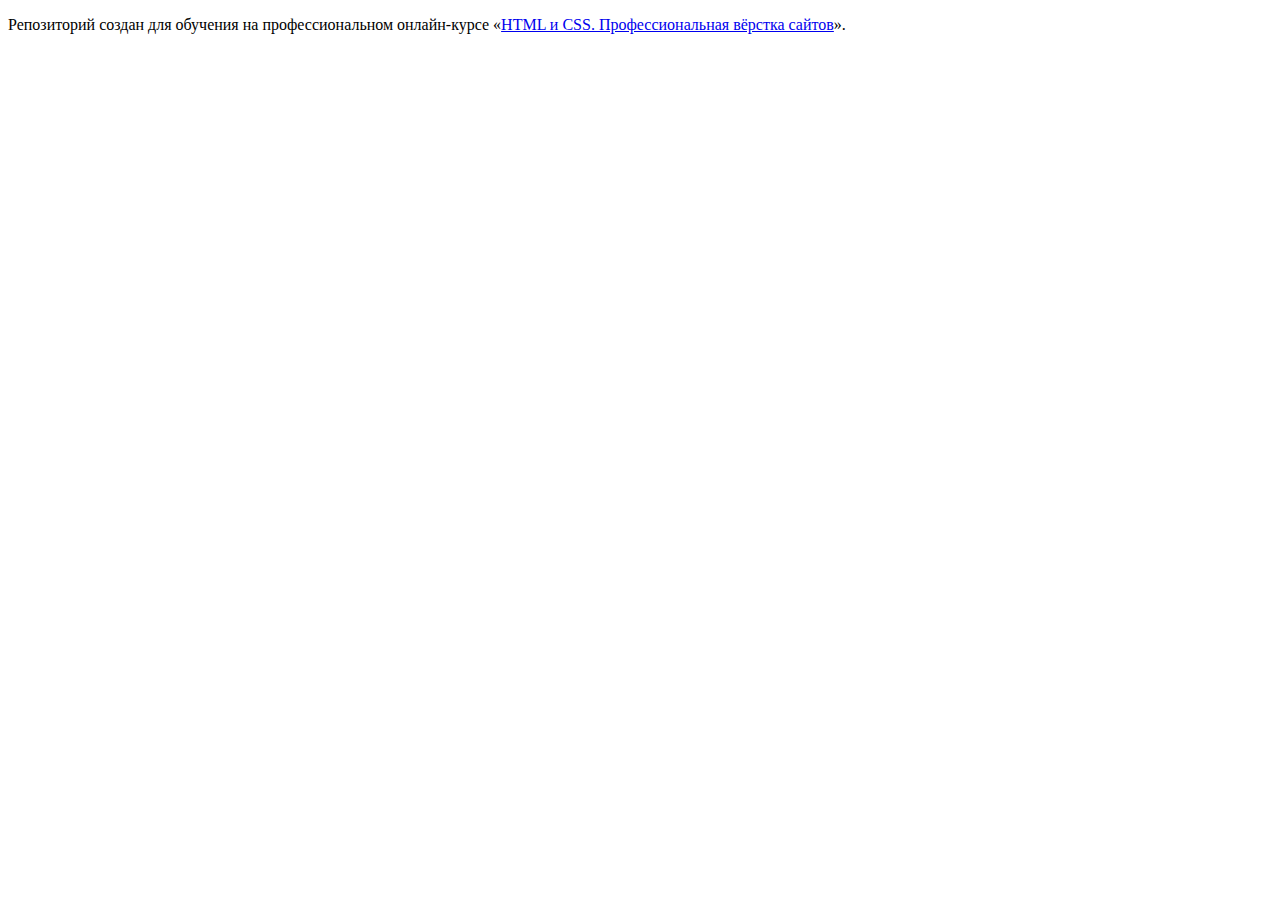
==== index.html @ ce49f37a ":hatching_chick:" ====
<!DOCTYPE html>
<html lang="ru">
  <head>
    <meta charset="utf-8">
    <title>HTML Academy: Седона</title>
  </head>
  <body>

    <p>Репозиторий создан для обучения на профессиональном онлайн‑курсе «<a href="https://htmlacademy.ru/intensive/htmlcss">HTML и CSS. Профессиональная вёрстка сайтов</a>».</p>

  </body>
</html>
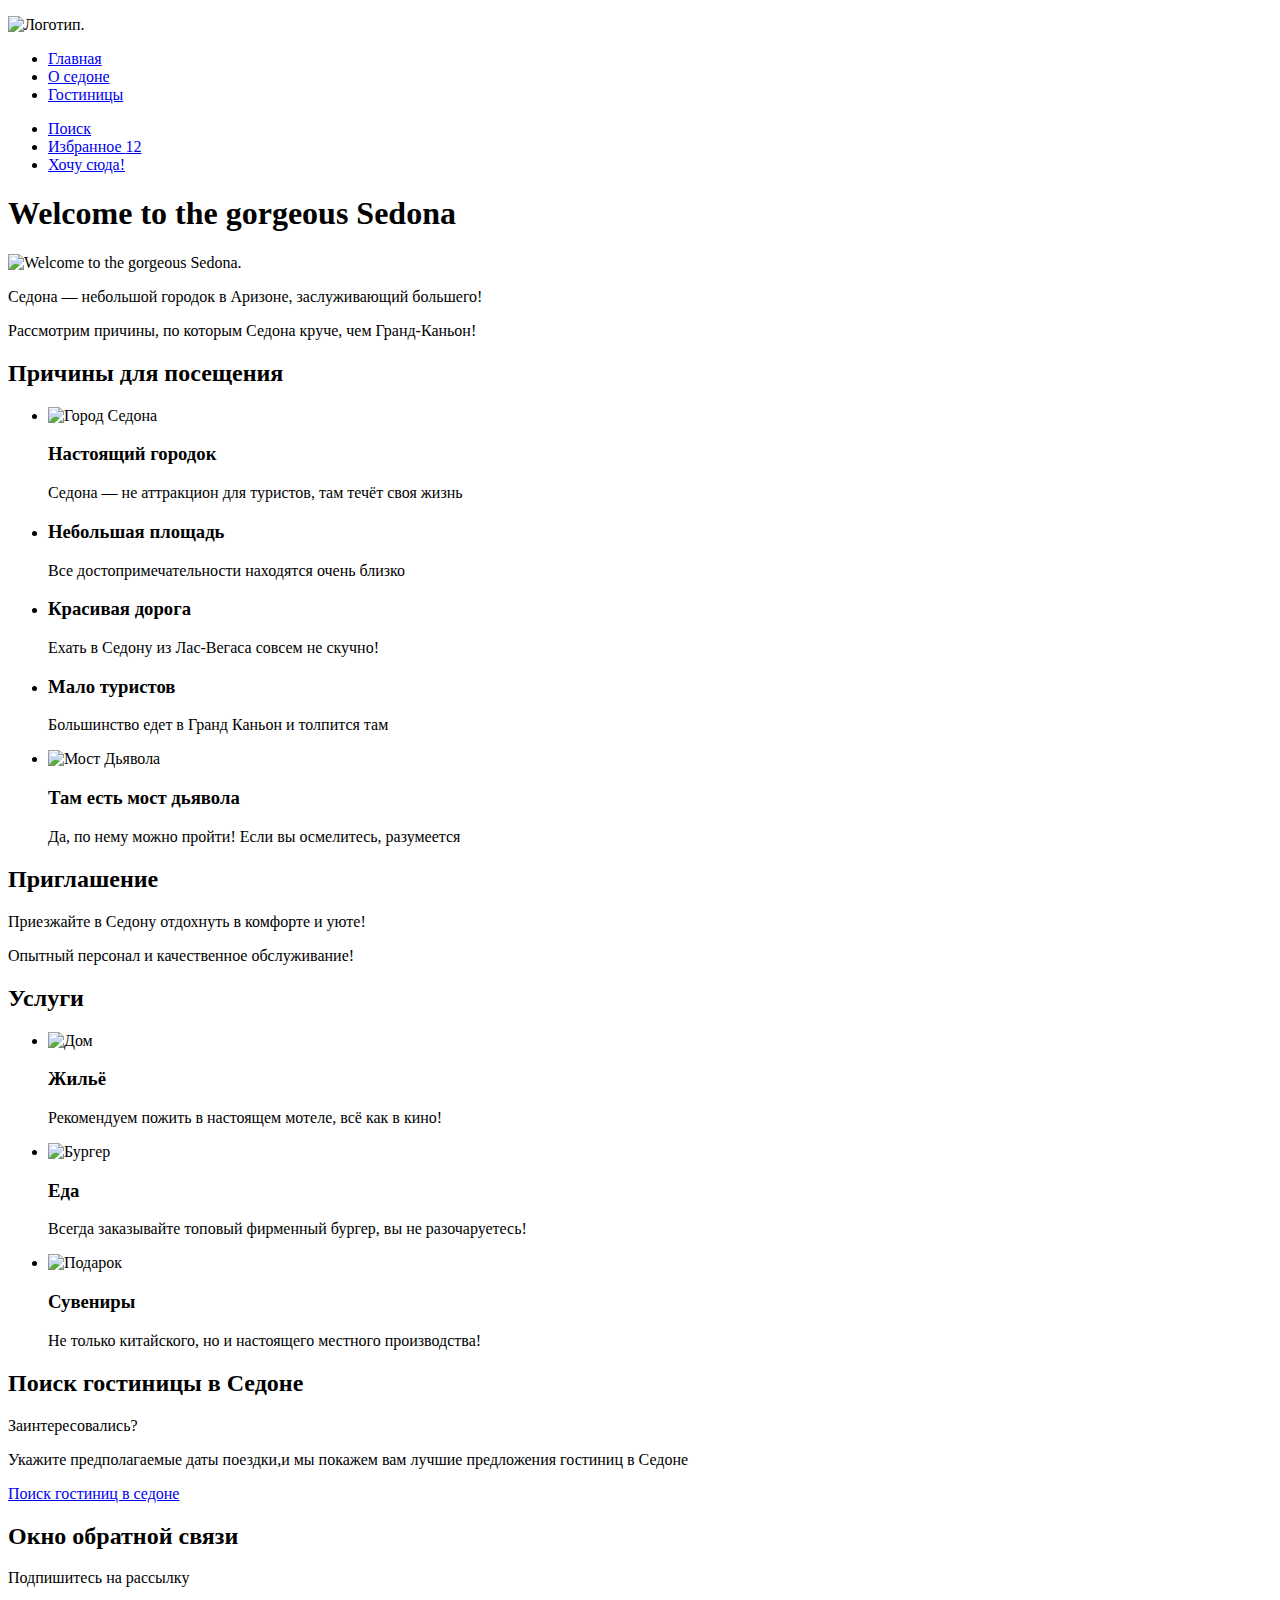
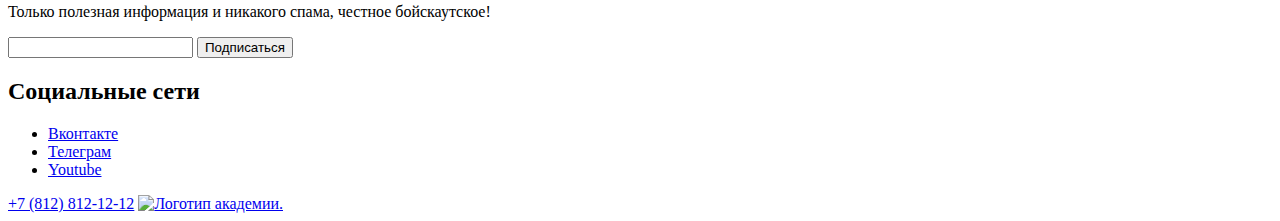
==== commit 0d3069cc: "Commit message" ====
--- a/index.html
+++ b/index.html
@@ -5,8 +5,151 @@
     <title>HTML Academy: Седона</title>
   </head>
   <body>
-
-    <p>Репозиторий создан для обучения на профессиональном онлайн‑курсе «<a href="https://htmlacademy.ru/intensive/htmlcss">HTML и CSS. Профессиональная вёрстка сайтов</a>».</p>
-
+    <header class="main-header">
+      <nav class="navigation">
+        <p class="logo"><img src="#" alt="Логотип."></p>
+        <ul class="navigation-list">
+          <li class="navigation-item">
+            <a class="navigation-link" href="#">Главная</a>
+          </li>
+          <li class="navigation-item">
+            <a class="navigation-link" href="#">О седоне</a>
+          </li>
+          <li class="navigation-item">
+            <a class="navigation-link" href="catalog.html">Гостиницы</a>
+          </li>
+        </ul>
+        <ul class="navigation-list navigation-user">
+          <li class="navigation-item">
+            <a class="navigation-link" href="#">
+             <span class="visually-hidden">
+              Поиск
+             </span>
+            </a>
+          </li>
+          <li class="navigation-item">
+            <a class="navigation-link" href="#">
+              <span class="visually-hidden">
+                Избранное
+              </span>
+              <span class="notification">12</span>
+            </a>
+          </li>
+          <li class="navigation-item">
+            <a class="button navigation-link" href="#">Хочу сюда!</a>
+          </li>
+        </ul>
+      </nav>
+    </header>
+    <main class="main-index">
+      <h1 class="visually-hidden">Welcome to the gorgeous Sedona</h1>
+       <section class="greeting">
+        <img class="greeting-img" src="#" alt="Welcome to the gorgeous Sedona." >
+        <p class="greeting-description">Седона — небольшой городок в Аризоне,
+          заслуживающий большего!</p>
+        <p class="greeting-reason">Рассмотрим причины, по которым Седона круче, чем Гранд-Каньон!</p>
+       </section>
+       <section class="advantages">
+        <h2 class="visually-hidden">Причины для посещения</h2>
+        <ul class="advantages-list">
+          <li class="reasons-item">
+            <img src="#" alt="Город Седона" class="the-sity-of-sedona">
+            <div class="advantges-card">
+            <h3 class="advantages-title">Настоящий городок</h3>
+            <p class="advantages-description">Седона — не аттракцион для туристов, там течёт своя жизнь</p>
+            </div>
+          </li>
+          <li class="advantages-item">
+            <h3 class="advantages-title">Небольшая
+              площадь</h3>
+            <p class="advantages-description">Все достопримечательности находятся очень близко</p>
+          </li>
+          <li class="advantages-item">
+            <h3 class="advantages-title">Красивая
+              дорога</h3>
+            <p class="advantages-description">Ехать в Седону из Лас-Вегаса совсем не скучно!</p>
+          </li>
+          <li class="advantages-item">
+            <h3 class="advantages-title">Мало
+              туристов</h3>
+            <p class="advantages-description">Большинство едет в Гранд Каньон и толпится там</p>
+          </li>
+          <li class="advantages-item">
+            <img src="#" alt="Мост Дьявола" class="bridge">
+            <div class="advantages-card">
+            <h3 class="advantages-title">Там есть
+              мост дьявола</h3>
+            <p class="advantages-description">Да, по нему можно пройти! Если вы осмелитесь, разумеется</p>
+            </div>
+          </li>
+        </ul>
+       </section>
+       <section class="invitation">
+        <h2 class="visually-hidden">Приглашение</h2>
+        <p class="invitation-text">Приезжайте в Седону отдохнуть в комфорте и уюте!</p>
+        <p class="invitation-advantages">Опытный персонал и качественное обслуживание!</p>
+      </section>
+      <section class="services">
+        <h2 class="visually-hidden">Услуги</h2>
+        <ul class="services-list">
+          <li class="services-item">
+            <img src="#" alt="Дом" class="services-img">
+            <h3 class="services-title">Жильё</h3>
+            <p class="services-description">Рекомендуем пожить в настоящем мотеле,
+              всё как в кино!</p>
+          </li>
+          <li class="services-item">
+            <img src="#" alt="Бургер" class="services-img">
+            <h3 class="services-title">Еда</h3>
+            <p class="services-description">Всегда заказывайте
+              топовый фирменный бургер, вы не разочаруетесь!</p>
+          </li>
+          <li class="services-item">
+            <img src="#" alt="Подарок" class="services-img">
+            <h3 class="services-title">Сувениры</h3>
+            <p class="services-description">Не только китайского,
+              но и настоящего местного производства!</p>
+          </li>
+        </ul>
+      </section>
+      <section class="search">
+        <h2 class="visually-hidden">Поиск гостиницы в Седоне</h2>
+        <p class="search-question">Заинтересовались?</p>
+        <p class="search-description">Укажите предполагаемые даты поездки,и мы покажем вам лучшие предложения гостиниц в Седоне</p>
+          <a href="#" class="button search-button">Поиск гостиниц в седоне</a>
+      </section>
+      <section class="subscribe">
+        <h2 class="visually-hidden">Окно обратной связи</h2>
+        <p class="subscribe-title">Подпишитесь на рассылку</p>
+        <p class="subscribe-description">Только полезная информация и никакого спама, честное бойскаутское!</p>
+        <form class="subscribe-form" action="https://echo.htmlacademy.ru/" method="post">
+          <input type="email" name="subscribe-email">
+          <button class="button" type="submit">Подписаться</button>
+        </form>
+      </section>
+    </main>
+    <footer class="main-footer">
+      <section class="footer-social">
+        <h2 class="visually-hidden">Социальные сети </h2>
+        <ul class="social-list">
+          <li class="social-item">
+            <a class="button" href="#">
+              <span class="visually-hidden">Вконтакте</span>
+            </a>
+          </li>
+          <li class="social-item">
+            <a class="button" href="#">
+              <span class="visually-hidden">Телеграм</span>
+            </a>
+          </li>
+          <li class="footer-social-item">
+            <a class="button" href="#">
+              <span class="visually-hidden">Youtube</span>
+            </a>
+          </li>
+        </ul>
+        <a href="#" class="footer-number">+7 (812) 812-12-12</a>
+        <a class="footer-logo" href="#"><img src="#" alt="Логотип академии."></a>
+    </footer>
   </body>
 </html>
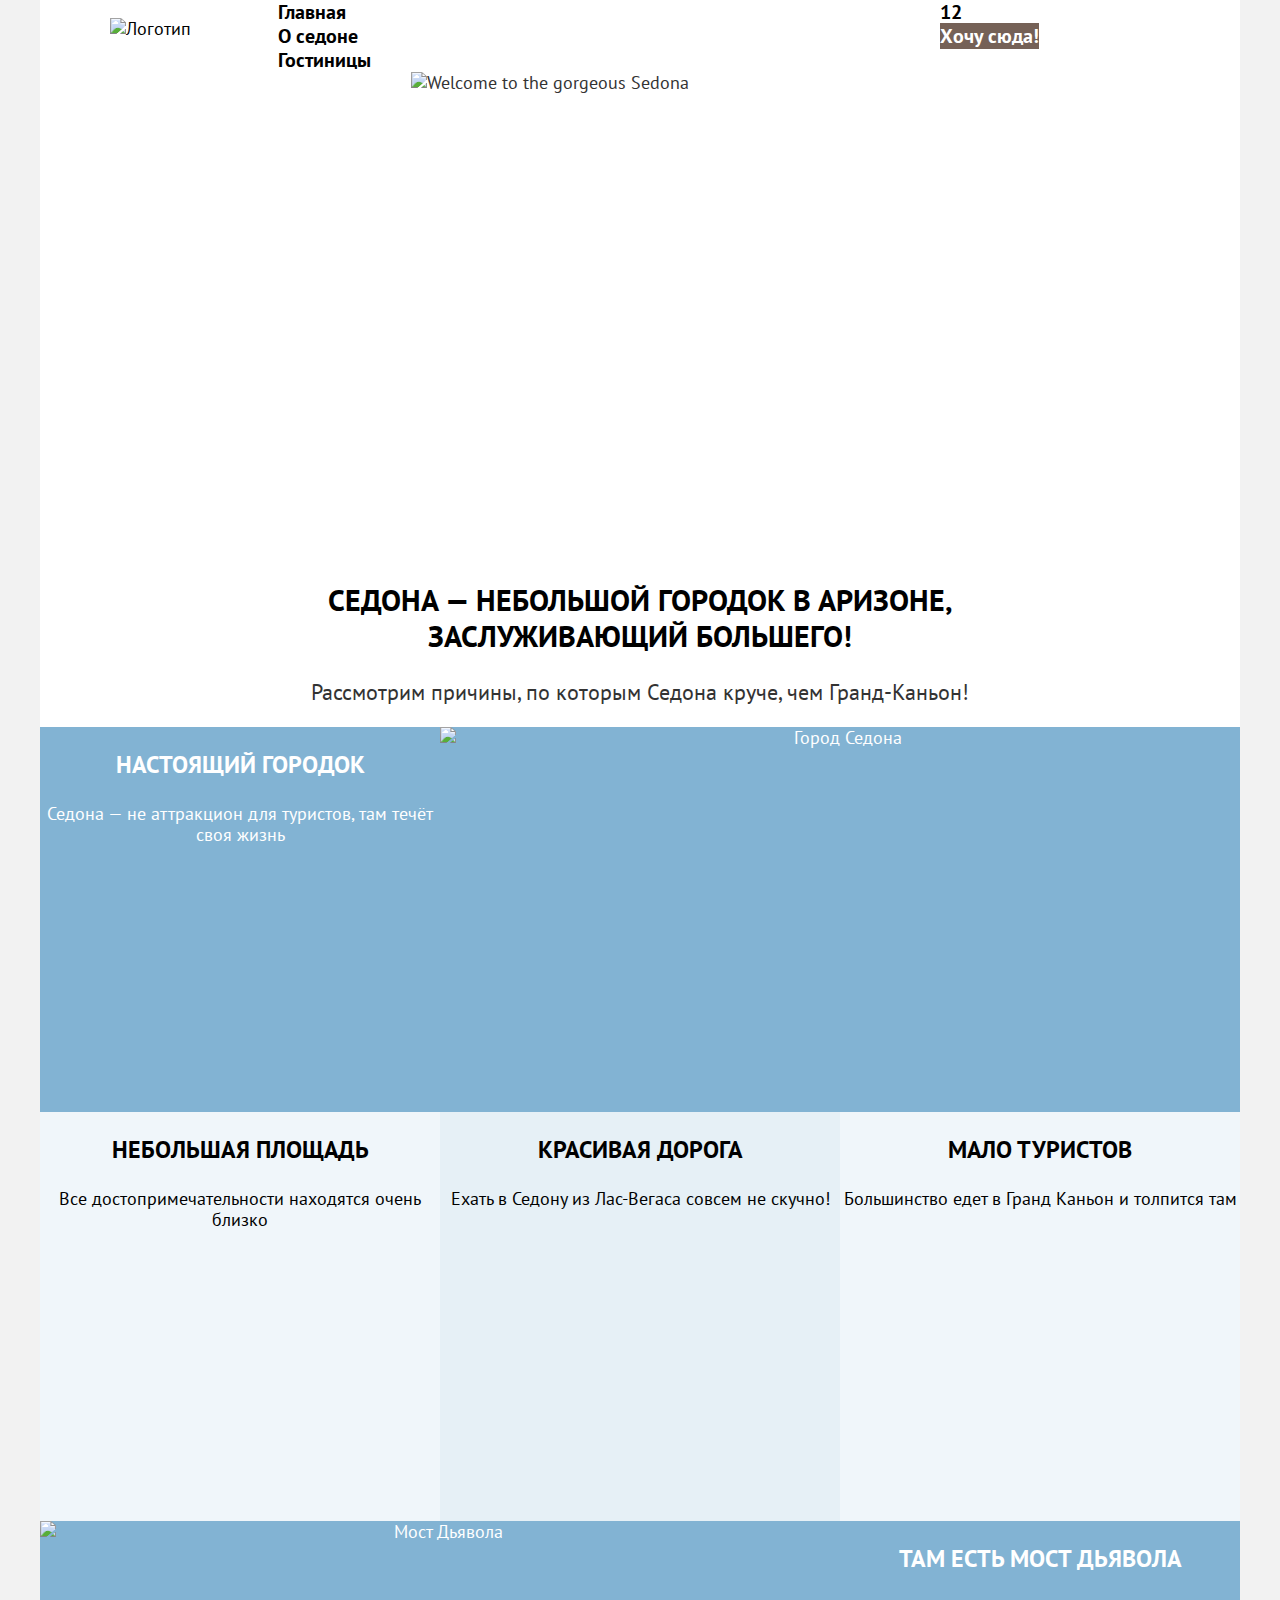
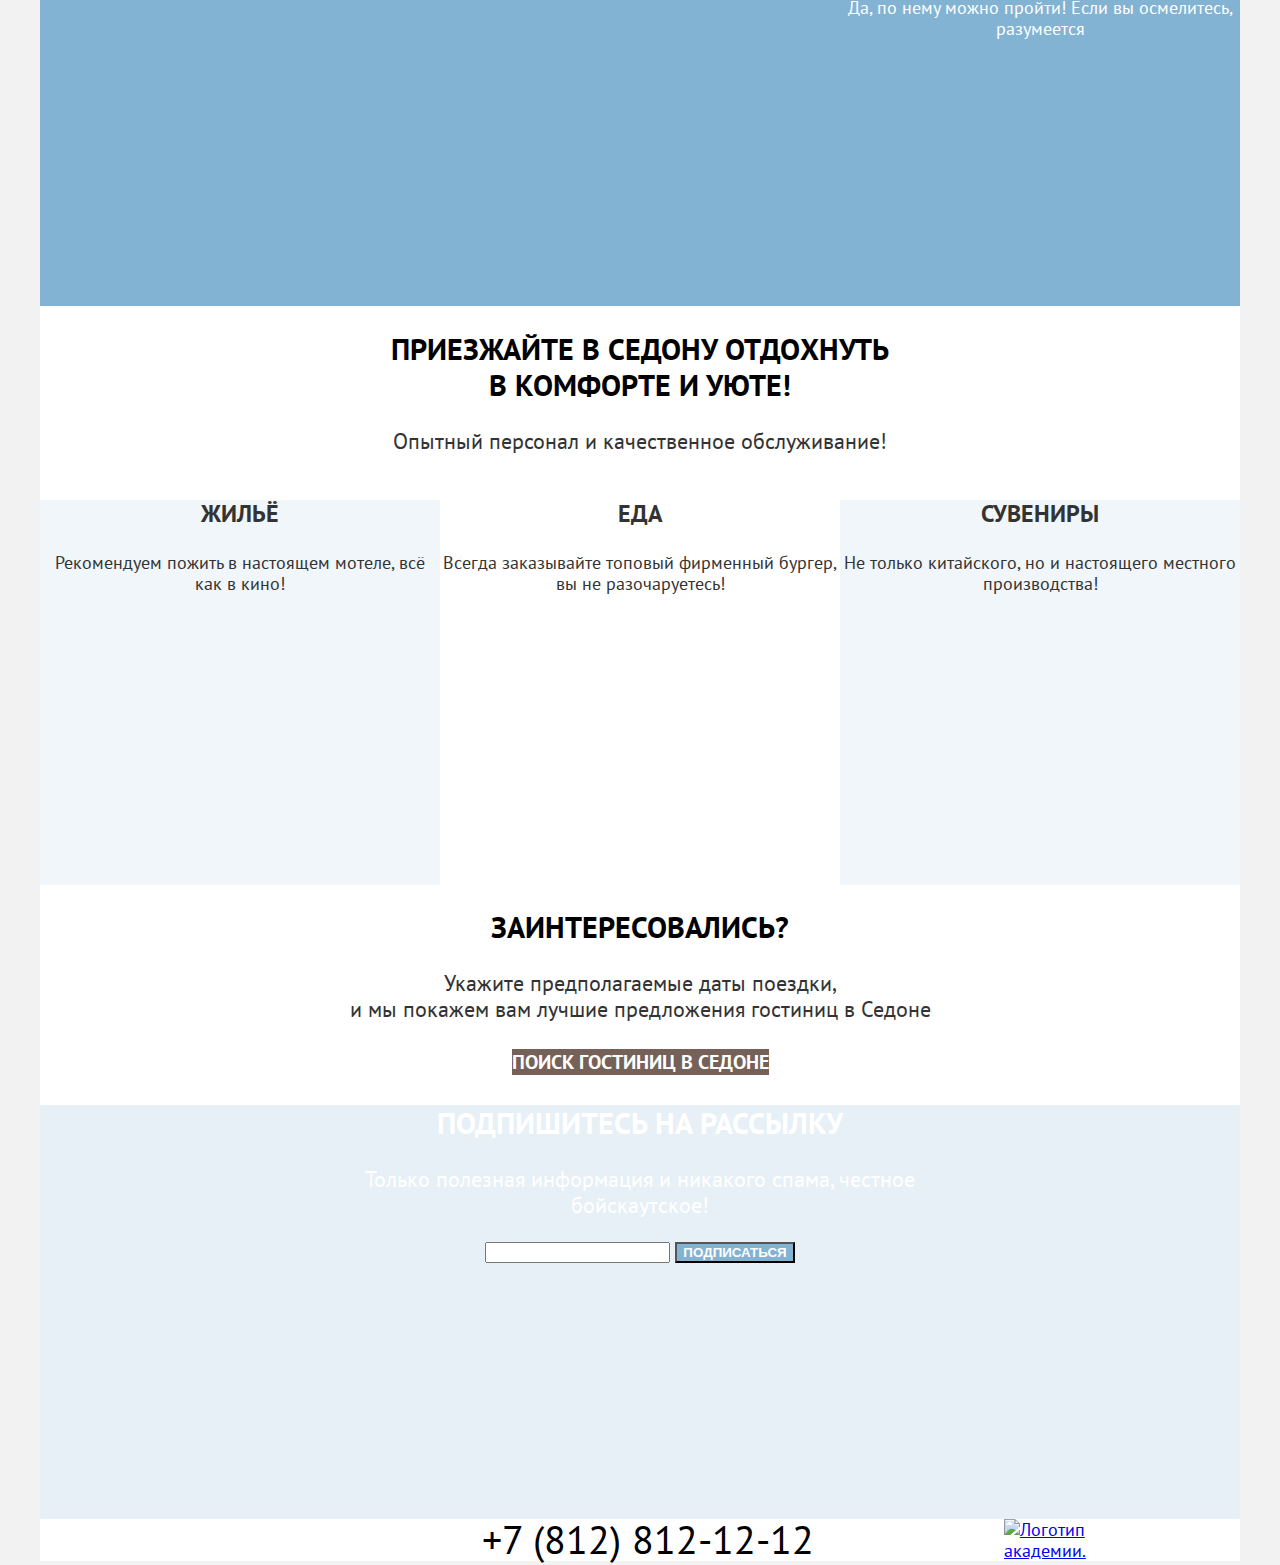
==== commit 88eb443f: "Добавляет сетку страниц и крупных блоков страниц" ====
--- a/index.html
+++ b/index.html
@@ -3,11 +3,17 @@
   <head>
     <meta charset="utf-8">
     <title>HTML Academy: Седона</title>
+
+    <link rel="stylesheet" href="styles/styles.css">
   </head>
   <body>
-    <header class="main-header">
+
+    <!-- Шапка -->
+    <header class="main-header" data-test="header">
       <nav class="navigation">
-        <p class="logo"><img src="#" alt="Логотип."></p>
+        <div class="logo-container">
+        <p class="logo"><img src="images/logo-header.svg" alt="Логотип" width="140" height="70"></p>
+        </div>
         <ul class="navigation-list">
           <li class="navigation-item">
             <a class="navigation-link" href="#">Главная</a>
@@ -36,120 +42,154 @@
             </a>
           </li>
           <li class="navigation-item">
-            <a class="button navigation-link" href="#">Хочу сюда!</a>
+            <a class="button navigation-link button-want" href="#">Хочу сюда!</a>
           </li>
         </ul>
       </nav>
     </header>
-    <main class="main-index">
-      <h1 class="visually-hidden">Welcome to the gorgeous Sedona</h1>
-       <section class="greeting">
-        <img class="greeting-img" src="#" alt="Welcome to the gorgeous Sedona." >
-        <p class="greeting-description">Седона — небольшой городок в Аризоне,
-          заслуживающий большего!</p>
-        <p class="greeting-reason">Рассмотрим причины, по которым Седона круче, чем Гранд-Каньон!</p>
-       </section>
-       <section class="advantages">
-        <h2 class="visually-hidden">Причины для посещения</h2>
-        <ul class="advantages-list">
-          <li class="reasons-item">
-            <img src="#" alt="Город Седона" class="the-sity-of-sedona">
-            <div class="advantges-card">
-            <h3 class="advantages-title">Настоящий городок</h3>
-            <p class="advantages-description">Седона — не аттракцион для туристов, там течёт своя жизнь</p>
-            </div>
-          </li>
-          <li class="advantages-item">
-            <h3 class="advantages-title">Небольшая
-              площадь</h3>
-            <p class="advantages-description">Все достопримечательности находятся очень близко</p>
-          </li>
-          <li class="advantages-item">
-            <h3 class="advantages-title">Красивая
-              дорога</h3>
-            <p class="advantages-description">Ехать в Седону из Лас-Вегаса совсем не скучно!</p>
-          </li>
-          <li class="advantages-item">
-            <h3 class="advantages-title">Мало
-              туристов</h3>
-            <p class="advantages-description">Большинство едет в Гранд Каньон и толпится там</p>
-          </li>
-          <li class="advantages-item">
-            <img src="#" alt="Мост Дьявола" class="bridge">
-            <div class="advantages-card">
-            <h3 class="advantages-title">Там есть
-              мост дьявола</h3>
-            <p class="advantages-description">Да, по нему можно пройти! Если вы осмелитесь, разумеется</p>
-            </div>
-          </li>
-        </ul>
-       </section>
-       <section class="invitation">
-        <h2 class="visually-hidden">Приглашение</h2>
-        <p class="invitation-text">Приезжайте в Седону отдохнуть в комфорте и уюте!</p>
-        <p class="invitation-advantages">Опытный персонал и качественное обслуживание!</p>
-      </section>
-      <section class="services">
-        <h2 class="visually-hidden">Услуги</h2>
-        <ul class="services-list">
-          <li class="services-item">
-            <img src="#" alt="Дом" class="services-img">
-            <h3 class="services-title">Жильё</h3>
-            <p class="services-description">Рекомендуем пожить в настоящем мотеле,
-              всё как в кино!</p>
-          </li>
-          <li class="services-item">
-            <img src="#" alt="Бургер" class="services-img">
-            <h3 class="services-title">Еда</h3>
-            <p class="services-description">Всегда заказывайте
-              топовый фирменный бургер, вы не разочаруетесь!</p>
-          </li>
-          <li class="services-item">
-            <img src="#" alt="Подарок" class="services-img">
-            <h3 class="services-title">Сувениры</h3>
-            <p class="services-description">Не только китайского,
-              но и настоящего местного производства!</p>
-          </li>
-        </ul>
-      </section>
-      <section class="search">
-        <h2 class="visually-hidden">Поиск гостиницы в Седоне</h2>
-        <p class="search-question">Заинтересовались?</p>
-        <p class="search-description">Укажите предполагаемые даты поездки,и мы покажем вам лучшие предложения гостиниц в Седоне</p>
-          <a href="#" class="button search-button">Поиск гостиниц в седоне</a>
-      </section>
-      <section class="subscribe">
-        <h2 class="visually-hidden">Окно обратной связи</h2>
-        <p class="subscribe-title">Подпишитесь на рассылку</p>
-        <p class="subscribe-description">Только полезная информация и никакого спама, честное бойскаутское!</p>
-        <form class="subscribe-form" action="https://echo.htmlacademy.ru/" method="post">
-          <input type="email" name="subscribe-email">
-          <button class="button" type="submit">Подписаться</button>
-        </form>
-      </section>
+
+    <main class="main-index main-container" data-test="main">
+      <div class="page-container">
+        <h1 class="visually-hidden">Welcome to the gorgeous Sedona</h1>
+        <!-- Приветствие -->
+        <section class="hero" data-test="hero">
+          <img class="hero-img" src="images/welcome.svg" alt="Welcome to the gorgeous Sedona" width="458" height="352" >
+        </section>
+        <!-- Преимущества -->
+        <section class="advantages">
+          <header class="advantages-header section-header">
+            <h2 class="section-header-title title-h2">Седона — небольшой городок в Аризоне,<br>
+              заслуживающий большего!</h2>
+            <p class="section-header-description">Рассмотрим причины, по которым Седона круче, чем Гранд-Каньон!</p>
+          </header>
+          <ul class="advantages-list">
+            <li class="advantages-item card-real-town">
+              <img src="images/gallery/true-city.jpg" width="800" height="385" alt="Город Седона" class="the-sity-of-sedona">
+              <div class="advantges-card ">
+                <h3 class="advantages-title title-h3">Настоящий городок</h3>
+                <p class="advantages-description">Седона — не аттракцион для туристов, там течёт своя жизнь</p>
+              </div>
+            </li>
+            <li class="advantages-item card-little-square">
+              <div class="advantages-card">
+                <h3 class="advantages-title title-h3">Небольшая
+                  площадь</h3>
+                <p class="advantages-description">Все достопримечательности находятся очень близко</p>
+              </div>
+            </li>
+            <li class="advantages-item card-beatiful-road">
+              <div class="advantages-card">
+                <h3 class="advantages-title title-h3">Красивая
+                  дорога</h3>
+                <p class="advantages-description">Ехать в Седону из Лас-Вегаса совсем не скучно!</p>
+              </div>
+            </li>
+            <li class="advantages-item card-few-tourists">
+              <div class="advantages-card">
+                <h3 class="advantages-title title-h3">Мало
+                  туристов</h3>
+                <p class="advantages-description">Большинство едет в Гранд Каньон и толпится там</p>
+              </div>
+            </li>
+            <li class="advantages-item card-devils-bridge">
+              <img src="images/gallery/devils-bridge.jpg" width="800" height="385" alt="Мост Дьявола" class="bridge">
+              <div class="advantages-card ">
+                <h3 class="advantages-title title-h3">Там есть
+                  мост дьявола</h3>
+                <p class="advantages-description">Да, по нему можно пройти! Если вы осмелитесь, разумеется</p>
+              </div>
+            </li>
+          </ul>
+        </section>
+
+        <!-- Услуги -->
+        <section class="services">
+          <header class="services-header section-header">
+            <h2 class="section-header-title title-h2">Приезжайте в Седону отдохнуть<br> в комфорте и уюте!</h2>
+            <p class="section-header-description">Опытный персонал и качественное обслуживание!</p>
+          </header>
+          <h2 class="visually-hidden">Услуги</h2>
+          <ul class="services-list">
+            <li class="services-item">
+              <div class="housing">
+                <h3 class="services-title title-h3">Жильё</h3>
+                <p class="services-description">Рекомендуем пожить в настоящем мотеле,
+                всё как в кино!</p>
+              </div>
+            </li>
+            <li class="services-item">
+              <div class="food">
+                <h3 class="services-title title-h3">Еда</h3>
+                <p class="services-description">Всегда заказывайте
+                  топовый фирменный бургер, вы не разочаруетесь!</p>
+              </div>
+            </li>
+            <li class="services-item">
+              <div class="presents">
+                <h3 class="services-title title-h3">Сувениры</h3>
+                <p class="services-description">Не только китайского,
+                  но и настоящего местного производства!</p>
+              </div>
+            </li>
+          </ul>
+        </section>
+
+        <!-- Поиск гостиницы -->
+        <section class="search" data-test="search">
+          <div class="search-container">
+            <h2 class="search-title title-h2">Заинтересовались?</h2>
+            <p class="search-description">Укажите предполагаемые даты поездки,<br> и мы покажем вам лучшие предложения гостиниц в Седоне</p>
+            <a href="catalog.html" class="button search-button">Поиск гостиниц в седоне</a>
+          </div>
+        </section>
+
+        <!-- Обратная связь -->
+        <section class="subscribe" data-test="subscribe">
+          <div class="subscribe-container">
+            <h2 class="subscribe-title title-h2">Подпишитесь на рассылку</h2>
+            <p class="subscribe-description">Только полезная информация и никакого спама, честное бойскаутское!</p>
+            <form class="subscribe-form" action="https://echo.htmlacademy.ru/" method="post">
+              <input type="email" name="subscribe-email">
+              <button class="button subscribe-button" type="submit">Подписаться</button>
+            </form>
+          </div>
+        </section>
+    </div>
     </main>
-    <footer class="main-footer">
-      <section class="footer-social">
-        <h2 class="visually-hidden">Социальные сети </h2>
-        <ul class="social-list">
-          <li class="social-item">
-            <a class="button" href="#">
-              <span class="visually-hidden">Вконтакте</span>
-            </a>
-          </li>
-          <li class="social-item">
-            <a class="button" href="#">
-              <span class="visually-hidden">Телеграм</span>
-            </a>
-          </li>
-          <li class="footer-social-item">
-            <a class="button" href="#">
-              <span class="visually-hidden">Youtube</span>
-            </a>
-          </li>
-        </ul>
-        <a href="#" class="footer-number">+7 (812) 812-12-12</a>
-        <a class="footer-logo" href="#"><img src="#" alt="Логотип академии."></a>
+
+    <footer class="main-footer" data-test="footer">
+      <div class="page-footer-container">
+        <!-- Социальные сети -->
+        <section class="footer-social">
+          <h2 class="visually-hidden">Социальные сети </h2>
+          <ul class="social-list">
+            <li class="social-item">
+              <a class="button" href="#">
+                <span class="visually-hidden">Вконтакте</span>
+              </a>
+            </li>
+            <li class="social-item">
+              <a class="button" href="#">
+                <span class="visually-hidden">Телеграм</span>
+              </a>
+            </li>
+            <li class="footer-social-item">
+              <a class="button" href="#">
+                <span class="visually-hidden">Youtube</span>
+              </a>
+            </li>
+          </ul>
+        </section>
+        <!-- Контакт -->
+        <addres class="footer-phone">
+          <a href="#" class="footer-phone-link">+7 (812) 812-12-12</a>
+        </addres>
+
+        <!-- Лого футер -->
+        <div class="logo-footer-container">
+          <a class="footer-logo" href="index.html"><img src="images/Logo-footer.png" alt="Логотип академии." width="115" height="33"></a>
+        </div>
+      </div>
     </footer>
   </body>
 </html>
--- a/styles/styles.css
+++ b/styles/styles.css
@@ -0,0 +1,553 @@
+/* Подключение шрифтов */
+@font-face {
+  font-family: "PT Sans";
+  font-style: normal;
+  font-weight: 400;
+  src: url("../fonts/ptsans-400.woff2") format("woff2");
+  font-display: swap;
+}
+
+
+@font-face {
+  font-family: "PT Sans";
+  font-style: normal;
+  font-weight: 700;
+  src: url("../fonts/ptsans-700.woff2") format("woff2");
+  font-display: swap;
+}
+
+*,
+*::before,
+*::after {
+  box-sizing: border-box;
+}
+
+.visually-hidden {
+  display: none;
+}
+
+html {
+  height: 100%;
+}
+
+body{
+  margin: 0;
+  display: flex;
+  flex-direction: column;
+  min-height: 100%;
+  font-family: "PT Sans", "Arial", sans-serif;
+  font-size: 18px;
+  line-height: 21px;
+  background-color: #F2F2F2;
+  color: #333333;
+  font-weight: 400;
+}
+
+.main-header {
+  background-color: #ffffff;
+  color: #000000;
+  width: 1200px;
+  margin: 0 auto;
+min-height: 64px;
+}
+
+.navigation {
+  display: flex;
+  width: 1200px;
+  margin: 0 auto;
+}
+
+.logo-container {
+  width: 138px;
+  margin-left: 70px;
+  margin-right: 30px;
+}
+
+.navigation-list {
+  margin: 0;
+  padding: 0;
+  width: 452px;
+  list-style: none;
+}
+
+.navigation-user {
+  width: 300px;
+  margin-left: auto;
+}
+
+.navigation-link {
+  font-size: 20px;
+  line-height: 24px;
+  font-weight: 700;
+  text-decoration: none;
+  color: #000000;
+}
+
+.button-want {
+  color: #ffffff;
+  background-color: #756157;
+}
+
+.main-index {
+  background-color: #ffffff;
+  width: 1200px;
+  margin: 0 auto;
+}
+
+.main-container {
+  flex-grow: 1;
+}
+
+.hero-img {
+  display: block;
+  margin: 0 auto;
+}
+
+.hero {
+  background-image: url('../images/hero.jpg');
+  background-repeat: no-repeat;
+  background-size: 100% auto;
+  background-color: #ffffff;
+  width: 1200px;
+  min-height: 485px;
+}
+
+.title-h1 {
+  font-size: 60px;
+  line-height: 78px;
+  font-weight: 700;
+}
+
+.title-h2 {
+  font-size: 30px;
+  font-weight: 700;
+  line-height: 36px;
+  text-align: center;
+  text-transform: uppercase;
+  color: #000000;
+}
+
+.title-h3 {
+  font-size: 24px;
+  line-height: 28px;
+  font-weight: 700;
+  text-transform: uppercase;
+}
+
+.section-header-description {
+  font-size: 22px;
+  line-height: 26px;
+  text-align: center;
+}
+
+/* Преимущества */
+.advantages-list {
+  display:flex;
+  flex-wrap: wrap;
+  margin: 0;
+  padding: 0;
+  justify-content: space-around;
+  text-align: center;
+  list-style: none;
+}
+
+.advantages-card {
+  min-height: 385px;
+  align-self: center;
+}
+
+.card-real-town {
+  background-color: #82B3D3;
+  color: #ffffff;
+  width: 1200px;
+  display: flex;
+  flex-direction: row-reverse;
+}
+
+.card-little-square {
+  background-color: #83B3D31F;
+  color: #000000;
+  width: 400px;
+}
+
+.card-beatiful-road {
+  background-color: #83B3D333;
+  color: #000000;
+  width: 400px;
+}
+
+.card-few-tourists {
+  background-color: #83B3D31F;
+  color: #000000;
+  width: 400px;
+}
+
+.card-devils-bridge {
+  background-color: #82B3D3;
+  color: #ffffff;
+  width: 1200px;
+  display: flex;
+}
+
+
+/* Услуги */
+.services-list {
+  margin: 0;
+  padding: 0;
+  display: flex;
+  flex-wrap: wrap;
+  list-style: none;
+}
+
+.housing {
+background-color: #83B3D31F;
+min-height: 385px;
+}
+
+.services-item {
+  text-align: center;
+  flex-basis: 400px;
+}
+
+.services-item p {
+  font-size: 18px;
+  line-height: 21px;
+}
+
+.presents {
+  background-color: #83B3D31F;
+  min-height: 385px;
+}
+
+.food {
+  background-color: #ffffff;
+  min-height: 385px;
+}
+
+/* Поиск гостиницы */
+
+.search {
+  text-align: center;
+}
+
+.search-container {
+  width: 592px;
+  margin: 0 auto;
+}
+
+.search-description {
+font-size: 22px;
+line-height: 26px;
+}
+
+.search-button {
+  font-size: 20px;
+  line-height: 36px;
+  font-weight: 700;
+  color: #ffffff;
+  background-color: #756157;
+  text-decoration: none;
+  text-transform: uppercase;
+}
+
+/* Обратная связь */
+
+.subscribe {
+  background-image: url('../images/Subscribe.jpg');
+  background-repeat: no-repeat;
+  text-align: center;
+  color: #ffffff;
+  background-size: 100% auto;
+  background-color: #83B3D333;
+  min-height: 414px;
+}
+
+.subscribe-container {
+  width: 684px;
+  margin: 0 auto;
+}
+
+.subscribe-title {
+  color: #ffffff;
+}
+
+.subscribe-description {
+  font-size: 22px;
+  line-height: 26px;
+}
+
+.subscribe-email {
+background-color: #F2F2F2;
+}
+
+.subscribe-button {
+  color: #ffffff;
+  text-transform: uppercase;
+  background-color: #82B3D3;
+  font-weight: 700;
+}
+
+/* Футер */
+
+.main-footer {
+  background-color: #ffffff;
+  width: 1200px;
+  margin: 0 auto;
+
+}
+
+.page-footer-container {
+  width: 1060px;
+  display: flex;
+  margin: 0 auto;
+  justify-content: space-between;
+}
+
+.social-list {
+  list-style: none;
+}
+
+.footer-social {
+  width: 142px;
+  margin-right: 41px;
+}
+
+.footer-phone {
+  width: 720px;
+  text-align: center;
+}
+
+.footer-phone-link {
+  font-size: 40px;
+  line-height: 40px;
+  text-decoration: none;
+  text-align: center;
+  color: #000000;
+}
+
+.logo-footer-container {
+  width: 115;
+  margin-left: auto;
+}
+
+
+/* Каталог */
+
+/* Фильтр */
+.main-inner {
+  width: 1200px;
+  margin: 0 auto;
+  background-color: #ffffff;
+}
+
+.filter {
+  background-color: #83B3D333;
+  color: #ffffff;
+  background-image: url('../images/filter-background.jpg');
+  background-repeat: no-repeat;
+  background-size: cover;
+  min-height: 412px;
+}
+
+.sorting-container {
+  width: 1060px;
+  margin: 0 auto;
+}
+
+.breadcrumbs {
+  list-style: none;
+  margin: 0;
+  padding: 0;
+}
+
+.breadcrumbs-link {
+  text-decoration: none;
+  font-size: 16px;
+}
+
+.catalog-filter {
+  display: flex;
+}
+
+.catalog-filter-list {
+  list-style: none;
+  margin: 0;
+  padding: 0;
+}
+
+.catalog-filter-group {
+  width: 150px;
+  margin: 0;
+  margin-right: 70px;
+
+}
+
+.catalog-filter-group:nth-child(2) {
+  margin-right: 140px;
+}
+
+.catalog-filter-group:nth-child(3) {
+  width: 288px;
+}
+
+.catalog-filter-title {
+  font-size: 20px;
+  line-height: 24px;
+  font-weight: 700;
+}
+
+.checkbox-lable {
+  font-size: 18px;
+  line-height: 23px;
+}
+
+.radio-lable {
+  font-size: 18px;
+  line-height: 23px;
+  font-weight: 400;
+}
+
+.button-filter-choice {
+  display: flex;
+  flex-direction: column;
+  width: 191px;
+}
+
+.button-apply {
+  background-color: #82B3D3;
+  color: #ffffff;
+  font-size: 16px;
+  line-height: 20px;
+  font-weight: 700;
+  text-transform: uppercase;
+}
+
+.button-reset {
+  font-size: 16px;
+  line-height: 20px;
+  text-transform: uppercase;
+  color: #ffffff;
+  font-weight: 700;
+}
+
+.search-resalt {
+  font-size: 30px;
+  line-height: 36px;
+  font-weight: 700;
+  text-transform: uppercase;
+  color: #000000;
+}
+
+.select-control {
+  font-size: 18px;
+  line-height: 21px;
+  background-color: #ffffff;
+}
+
+/* Карточки */
+.catalog-header {
+  display: flex;
+  gap: 72px;
+}
+
+.catalog-title {
+ margin: 0;
+ margin-right: 200px;
+ width: 338px;
+}
+
+.select-control {
+  width: 292px;
+  margin-right: 70px;
+}
+
+.cards-list {
+  list-style: none;
+  margin: 0;
+  padding: 0;
+}
+
+.cards-title {
+  font-size: 24px;
+  line-height: 28px;
+  font-weight: 700;
+}
+
+.card-text {
+  font-size: 18px;
+  line-height: 21px;
+}
+
+.card-price {
+  font-size: 18px;
+  line-height: 21px;
+  font-weight: 400;
+}
+
+.card-link {
+  font-size: 16px;
+  line-height: 20px;
+  text-decoration: none;
+  color: #ffffff;
+  background-color: #756157;
+  text-transform: uppercase;
+}
+
+.button-favourites {
+  background-color: #82B3D3;
+  color: #ffffff;
+  font-size: 16px;
+  line-height: 20px;
+  text-transform: uppercase;
+}
+
+.button-rating {
+  font-size: 16px;
+  line-height: 20px;
+  text-transform: uppercase;
+  background-color: #F2F2F2;
+}
+
+.active-button {
+  background-color: #7DB54F;
+}
+
+
+/* Пагинация */
+.pagination {
+  background-color: #ffffff;
+  list-style: none;
+  margin: 0;
+  padding: 0;
+}
+
+.pagination-link{
+  color: #ffffff;
+  background-color: #82B3D3;
+  text-decoration: none;
+  font-size: 20px;
+  line-height: 36px;
+  font-weight: 700;
+}
+
+.pagination-current {
+  color: #000000;
+  background-color: #F2F2F2;
+}
+
+.pagination-other {
+  color: #000000;
+  background-color: #ffffff;
+}
+
+/* Обратная связь */
+
+.subscribe-catalog {
+  background-color: #ffffff;
+  color: #000000;
+  background-image: none;
+}
+
+.catalog-subscribe-title {
+  color: #000000;
+}
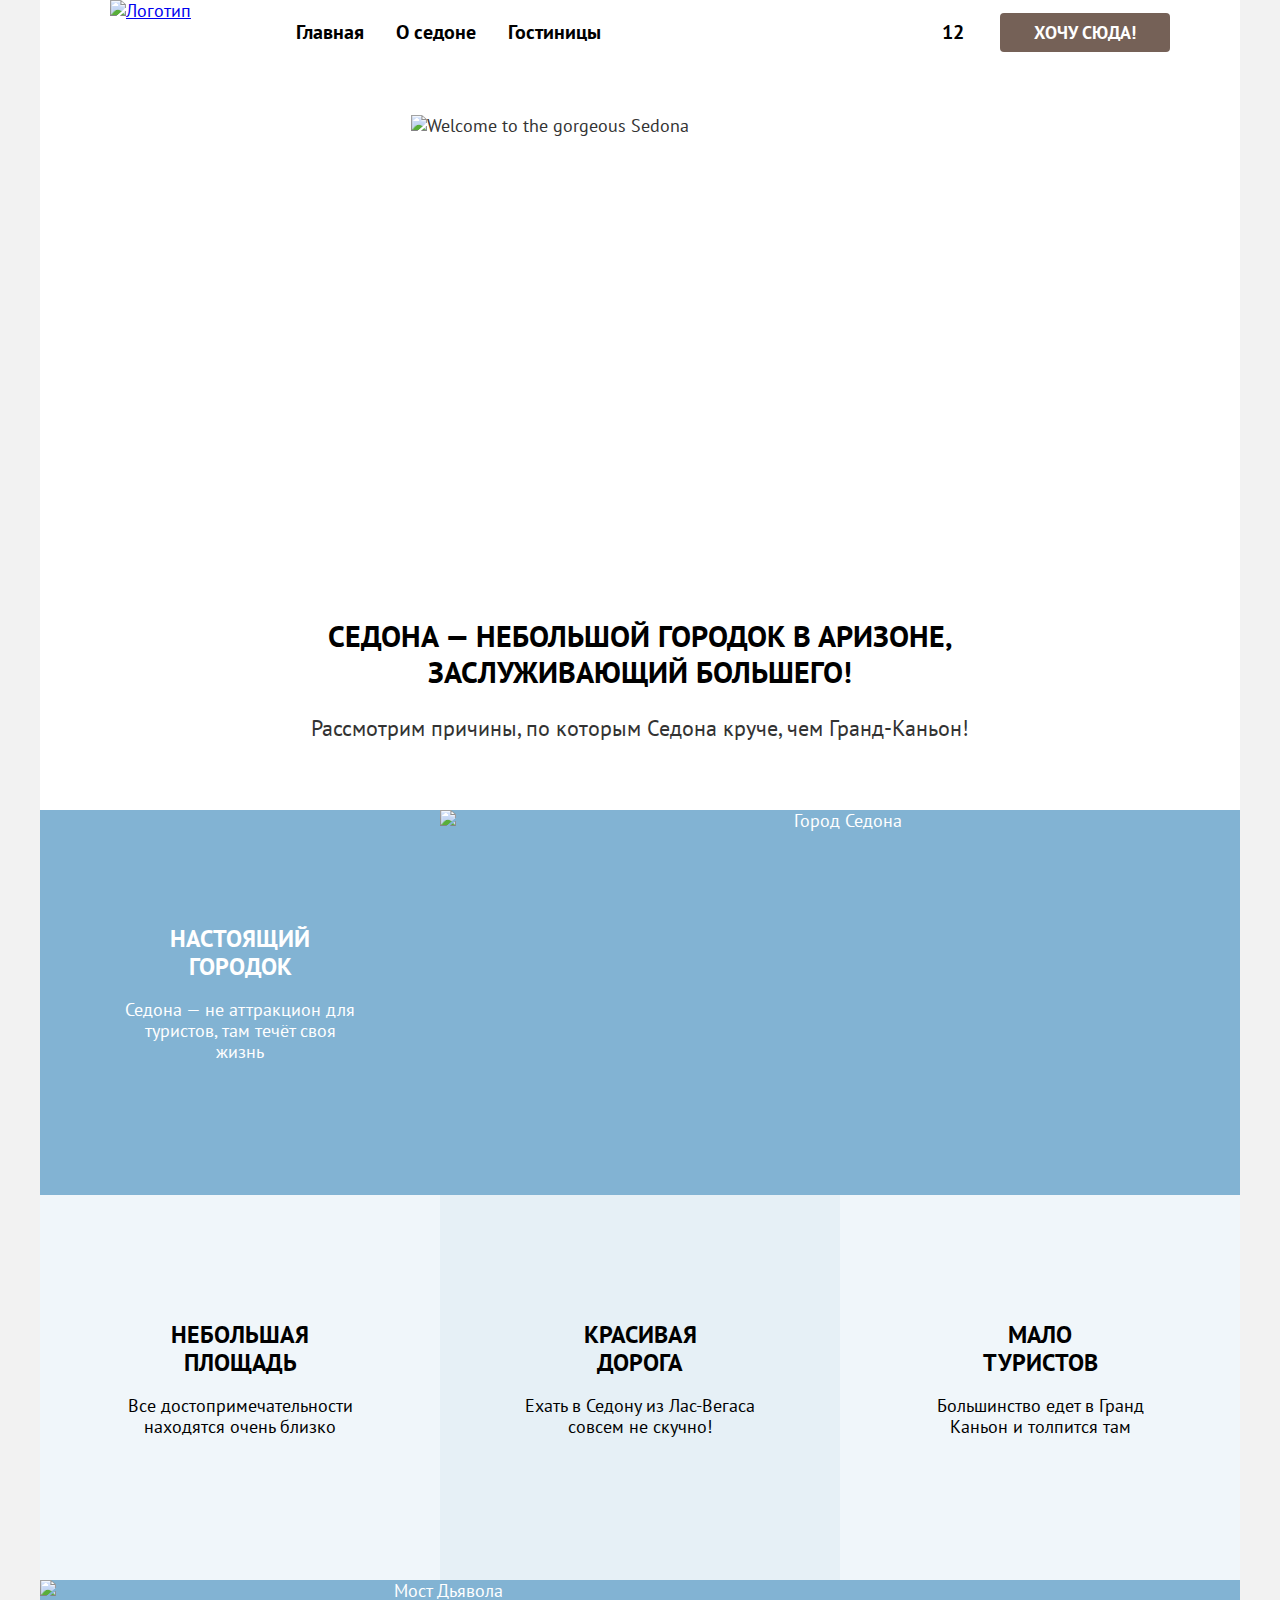
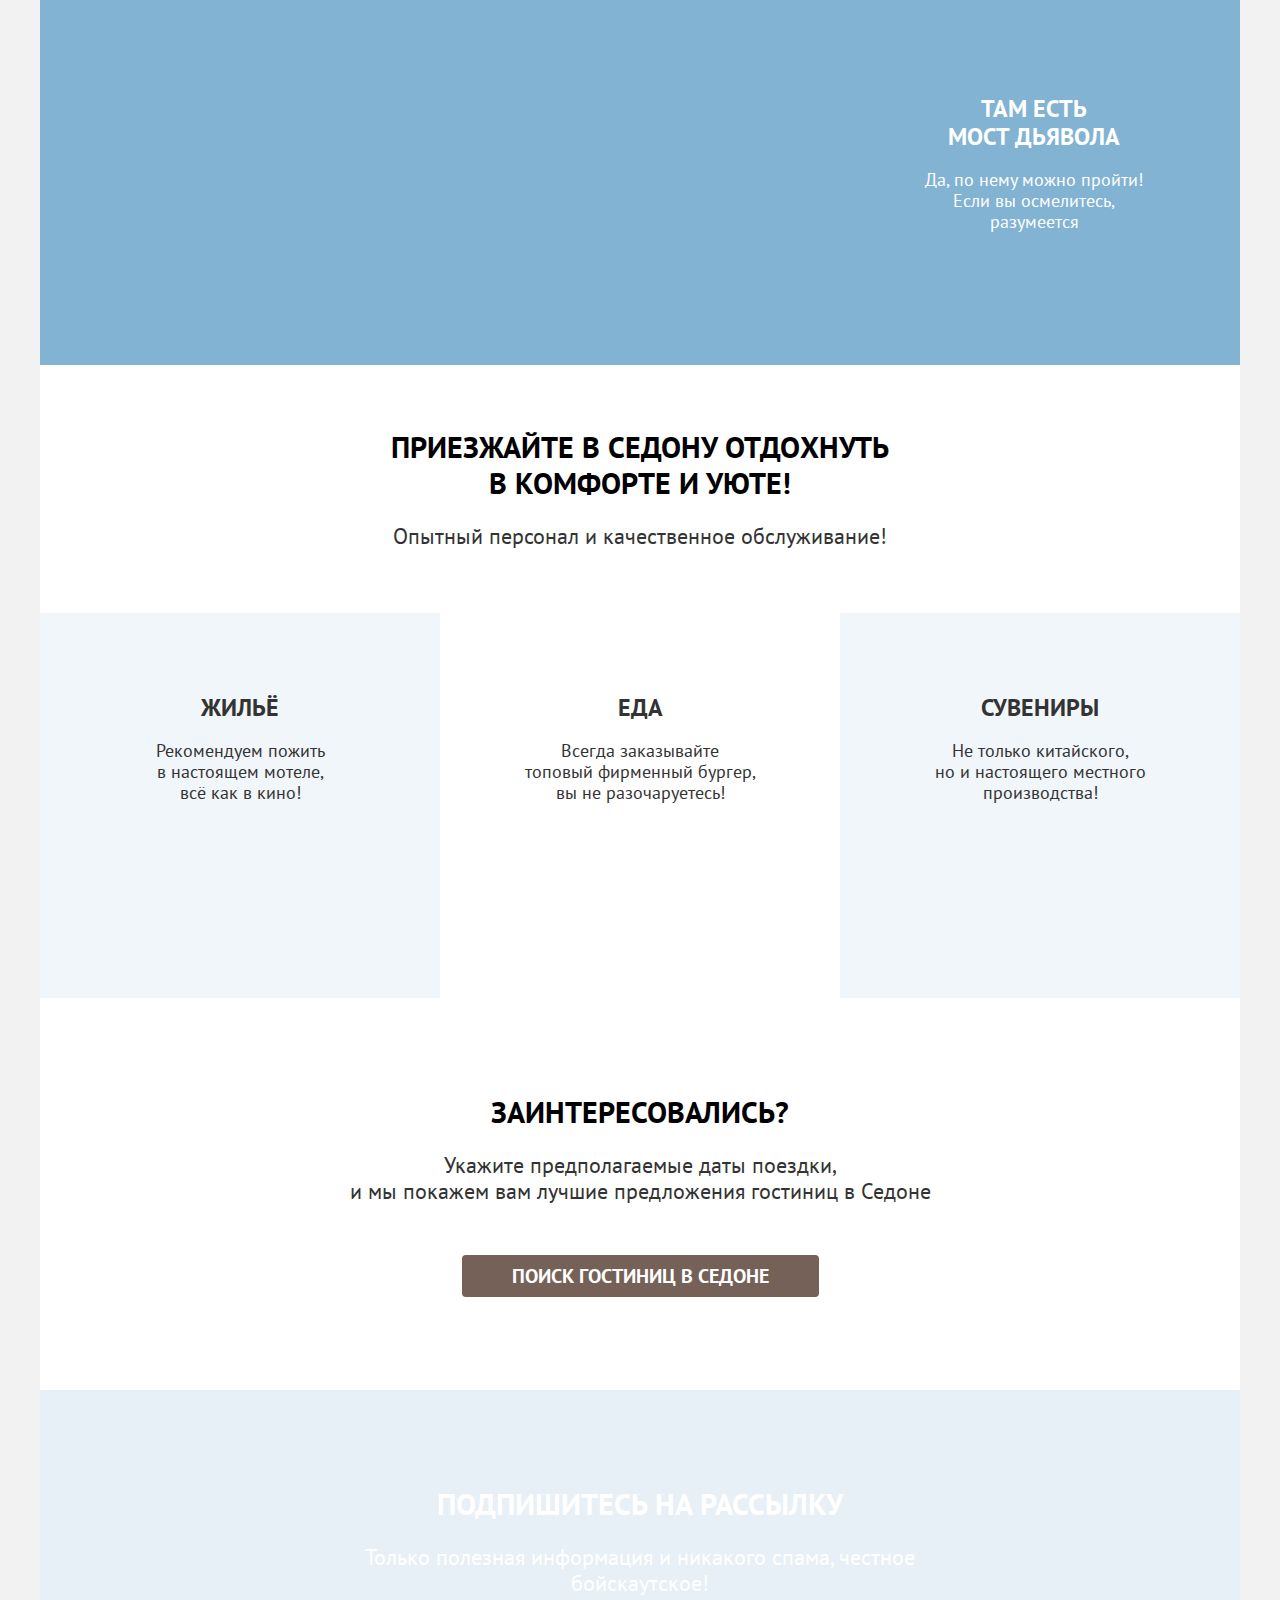
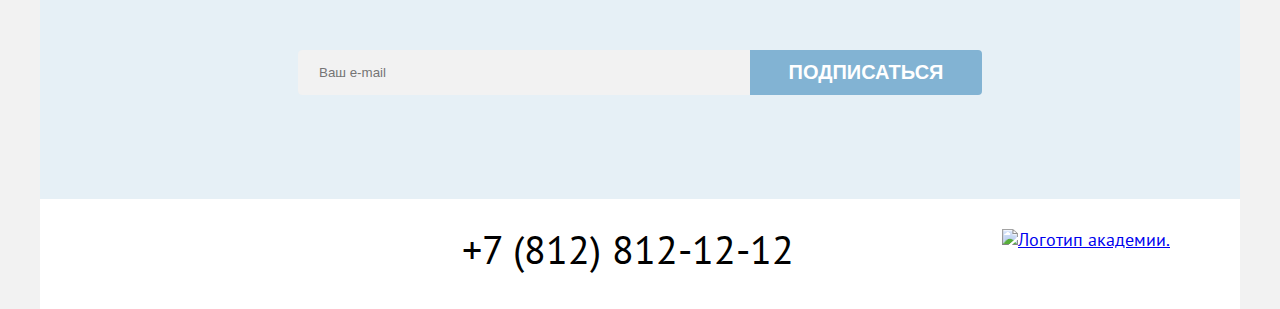
==== commit 76ed7002: "Добавляет микросетки на флоксах" ====
--- a/index.html
+++ b/index.html
@@ -7,189 +7,179 @@
     <link rel="stylesheet" href="styles/styles.css">
   </head>
   <body>
-
-    <!-- Шапка -->
-    <header class="main-header" data-test="header">
-      <nav class="navigation">
-        <div class="logo-container">
-        <p class="logo"><img src="images/logo-header.svg" alt="Логотип" width="140" height="70"></p>
-        </div>
-        <ul class="navigation-list">
-          <li class="navigation-item">
-            <a class="navigation-link" href="#">Главная</a>
-          </li>
-          <li class="navigation-item">
-            <a class="navigation-link" href="#">О седоне</a>
-          </li>
-          <li class="navigation-item">
-            <a class="navigation-link" href="catalog.html">Гостиницы</a>
-          </li>
-        </ul>
-        <ul class="navigation-list navigation-user">
-          <li class="navigation-item">
-            <a class="navigation-link" href="#">
-             <span class="visually-hidden">
-              Поиск
-             </span>
-            </a>
-          </li>
-          <li class="navigation-item">
-            <a class="navigation-link" href="#">
-              <span class="visually-hidden">
-                Избранное
-              </span>
-              <span class="notification">12</span>
-            </a>
-          </li>
-          <li class="navigation-item">
-            <a class="button navigation-link button-want" href="#">Хочу сюда!</a>
-          </li>
-        </ul>
-      </nav>
-    </header>
-
-    <main class="main-index main-container" data-test="main">
-      <div class="page-container">
-        <h1 class="visually-hidden">Welcome to the gorgeous Sedona</h1>
-        <!-- Приветствие -->
-        <section class="hero" data-test="hero">
-          <img class="hero-img" src="images/welcome.svg" alt="Welcome to the gorgeous Sedona" width="458" height="352" >
-        </section>
-        <!-- Преимущества -->
-        <section class="advantages">
-          <header class="advantages-header section-header">
-            <h2 class="section-header-title title-h2">Седона — небольшой городок в Аризоне,<br>
-              заслуживающий большего!</h2>
-            <p class="section-header-description">Рассмотрим причины, по которым Седона круче, чем Гранд-Каньон!</p>
-          </header>
-          <ul class="advantages-list">
-            <li class="advantages-item card-real-town">
-              <img src="images/gallery/true-city.jpg" width="800" height="385" alt="Город Седона" class="the-sity-of-sedona">
-              <div class="advantges-card ">
-                <h3 class="advantages-title title-h3">Настоящий городок</h3>
-                <p class="advantages-description">Седона — не аттракцион для туристов, там течёт своя жизнь</p>
-              </div>
+   <div class="page-container">
+      <!-- Шапка -->
+      <header class="main-header" data-test="header">
+        <div class="container">
+          <nav class="navigation">
+          <a class="logo" href="#"><img src="images/logo-header.svg" alt="Логотип" width="140" height="70"></a>
+          <ul class="navigation-list">
+            <li class="navigation-item">
+              <a class="navigation-link" href="#">Главная</a>
             </li>
-            <li class="advantages-item card-little-square">
-              <div class="advantages-card">
-                <h3 class="advantages-title title-h3">Небольшая
-                  площадь</h3>
-                <p class="advantages-description">Все достопримечательности находятся очень близко</p>
-              </div>
+            <li class="navigation-item">
+              <a class="navigation-link" href="#">О седоне</a>
             </li>
-            <li class="advantages-item card-beatiful-road">
-              <div class="advantages-card">
-                <h3 class="advantages-title title-h3">Красивая
-                  дорога</h3>
-                <p class="advantages-description">Ехать в Седону из Лас-Вегаса совсем не скучно!</p>
-              </div>
-            </li>
-            <li class="advantages-item card-few-tourists">
-              <div class="advantages-card">
-                <h3 class="advantages-title title-h3">Мало
-                  туристов</h3>
-                <p class="advantages-description">Большинство едет в Гранд Каньон и толпится там</p>
-              </div>
-            </li>
-            <li class="advantages-item card-devils-bridge">
-              <img src="images/gallery/devils-bridge.jpg" width="800" height="385" alt="Мост Дьявола" class="bridge">
-              <div class="advantages-card ">
-                <h3 class="advantages-title title-h3">Там есть
-                  мост дьявола</h3>
-                <p class="advantages-description">Да, по нему можно пройти! Если вы осмелитесь, разумеется</p>
-              </div>
+            <li class="navigation-item">
+              <a class="navigation-link" href="catalog.html">Гостиницы</a>
             </li>
           </ul>
-        </section>
-
-        <!-- Услуги -->
-        <section class="services">
-          <header class="services-header section-header">
-            <h2 class="section-header-title title-h2">Приезжайте в Седону отдохнуть<br> в комфорте и уюте!</h2>
-            <p class="section-header-description">Опытный персонал и качественное обслуживание!</p>
-          </header>
-          <h2 class="visually-hidden">Услуги</h2>
-          <ul class="services-list">
-            <li class="services-item">
-              <div class="housing">
-                <h3 class="services-title title-h3">Жильё</h3>
-                <p class="services-description">Рекомендуем пожить в настоящем мотеле,
-                всё как в кино!</p>
-              </div>
+          <ul class="navigation-list navigation-user">
+            <li class="navigation-item">
+              <a class="navigation-link" href="#">
+              <span class="visually-hidden">
+                Поиск
+              </span>
+              </a>
             </li>
-            <li class="services-item">
-              <div class="food">
-                <h3 class="services-title title-h3">Еда</h3>
-                <p class="services-description">Всегда заказывайте
-                  топовый фирменный бургер, вы не разочаруетесь!</p>
-              </div>
+            <li class="navigation-item">
+              <a class="navigation-link" href="#">
+                <span class="visually-hidden">
+                  Избранное
+                </span>
+                <span class="notification">12</span>
+              </a>
             </li>
-            <li class="services-item">
-              <div class="presents">
-                <h3 class="services-title title-h3">Сувениры</h3>
-                <p class="services-description">Не только китайского,
-                  но и настоящего местного производства!</p>
-              </div>
+            <li class="navigation-item">
+              <a class="navigation-button button button-primary" href="#">Хочу сюда!</a>
             </li>
           </ul>
-        </section>
+          </nav>
+        </div>
+      </header>
 
-        <!-- Поиск гостиницы -->
-        <section class="search" data-test="search">
-          <div class="search-container">
-            <h2 class="search-title title-h2">Заинтересовались?</h2>
-            <p class="search-description">Укажите предполагаемые даты поездки,<br> и мы покажем вам лучшие предложения гостиниц в Седоне</p>
-            <a href="catalog.html" class="button search-button">Поиск гостиниц в седоне</a>
-          </div>
-        </section>
+      <main class="main-index main-container" data-test="main">
+          <h1 class="visually-hidden">Welcome to the gorgeous Sedona</h1>
+          <!-- Приветствие -->
+          <section class="hero" data-test="hero">
+            <img class="hero-img" src="images/welcome.svg" alt="Welcome to the gorgeous Sedona" width="458" height="352" >
+          </section>
+          <!-- Преимущества -->
+          <section class="advantages">
+            <header class="advantages-header section-header">
+              <h2 class="section-header-title title-h2 advantages-header-title">Седона — небольшой городок в Аризоне,<br>
+                заслуживающий большего!</h2>
+              <p class="section-header-description advantages-header-description">Рассмотрим причины, по которым Седона круче, чем Гранд-Каньон!</p>
+            </header>
+            <ul class="advantages-list">
+              <li class="advantages-item advantages-item-w-image-left">
+                <img src="images/gallery/true-city.jpg" width="800" height="385" alt="Город Седона" class="the-sity-of-sedona">
+                <div class="advantages-card">
+                  <h3 class="advantages-title title-h3">Настоящий<br> городок</h3>
+                  <p class="advantages-description">Седона — не аттракцион для<br> туристов, там течёт своя<br> жизнь</p>
+                </div>
+              </li>
+              <li class="advantages-item advantages-item-light">
+                <div class="advantages-card">
+                  <h3 class="advantages-title title-h3">Небольшая<br> площадь</h3>
+                  <p class="advantages-description">Все достопримечательности<br> находятся очень близко</p>
+                </div>
+              </li>
+              <li class="advantages-item advantages-item-dark">
+                <div class="advantages-card">
+                  <h3 class="advantages-title title-h3">Красивая<br> дорога</h3>
+                  <p class="advantages-description">Ехать в Седону из Лас-Вегаса совсем не скучно!</p>
+                </div>
+              </li>
+              <li class="advantages-item advantages-item-light">
+                <div class="advantages-card">
+                  <h3 class="advantages-title title-h3">Мало<br> туристов</h3>
+                  <p class="advantages-description">Большинство едет в Гранд<br> Каньон и толпится там</p>
+                </div>
+              </li>
+              <li class="advantages-item advantages-item-w-image-right">
+                <img src="images/gallery/devils-bridge.jpg" width="800" height="385" alt="Мост Дьявола" class="bridge">
+                <div class="advantages-card">
+                  <h3 class="advantages-title title-h3">Там есть<br> мост дьявола</h3>
+                  <p class="advantages-description">Да, по нему можно пройти!<br> Если вы осмелитесь,<br> разумеется</p>
+                </div>
+              </li>
+            </ul>
+          </section>
 
-        <!-- Обратная связь -->
-        <section class="subscribe" data-test="subscribe">
-          <div class="subscribe-container">
-            <h2 class="subscribe-title title-h2">Подпишитесь на рассылку</h2>
-            <p class="subscribe-description">Только полезная информация и никакого спама, честное бойскаутское!</p>
-            <form class="subscribe-form" action="https://echo.htmlacademy.ru/" method="post">
-              <input type="email" name="subscribe-email">
-              <button class="button subscribe-button" type="submit">Подписаться</button>
-            </form>
-          </div>
-        </section>
+          <!-- Услуги -->
+          <section class="services">
+            <header class="services-header section-header">
+              <h2 class="section-header-title title-h2 services-header-title">Приезжайте в Седону отдохнуть<br> в комфорте и уюте!</h2>
+              <p class="section-header-description services-header-description">Опытный персонал и качественное обслуживание!</p>
+            </header>
+            <h2 class="visually-hidden">Услуги</h2>
+            <ul class="services-list">
+              <li class="services-item services-item-light">
+                <div class="services-container">
+                  <h3 class="services-title title-h3">Жильё</h3>
+                  <p class="services-description">Рекомендуем пожить<br> в настоящем мотеле,<br>
+                  всё как в кино!</p>
+                </div>
+              </li>
+              <li class="services-item">
+                <div class="services-container">
+                  <h3 class="services-title title-h3">Еда</h3>
+                  <p class="services-description">Всегда заказывайте<br>
+                    топовый фирменный бургер,<br> вы не разочаруетесь!</p>
+                </div>
+              </li>
+              <li class="services-item services-item-light">
+                <div class="services-container">
+                  <h3 class="services-title title-h3">Сувениры</h3>
+                  <p class="services-description">Не только китайского,<br>
+                    но и настоящего местного<br> производства!</p>
+                </div>
+              </li>
+            </ul>
+          </section>
+
+          <!-- Поиск гостиницы -->
+          <section class="search" data-test="search">
+            <div class="search-container">
+              <h2 class="search-title title-h2">Заинтересовались?</h2>
+              <p class="search-description">Укажите предполагаемые даты поездки,<br> и мы покажем вам лучшие предложения гостиниц в Седоне</p>
+              <a href="catalog.html" class="button search-button button-primary">Поиск гостиниц в седоне</a>
+            </div>
+          </section>
+
+          <!-- Обратная связь -->
+          <section class="subscribe" data-test="subscribe">
+            <div class="subscribe-container">
+              <h2 class="subscribe-title title-h2">Подпишитесь на рассылку</h2>
+              <p class="subscribe-description">Только полезная информация и никакого спама, честное бойскаутское!</p>
+              <form class="subscribe-form" action="https://echo.htmlacademy.ru/" method="post">
+                <input class="subscribe-email" type="email" name="subscribe-email" placeholder="Ваш e-mail">
+                <button class="button subscribe-button button-secondary" type="submit">Подписаться</button>
+              </form>
+            </div>
+          </section>
+      </main>
+
+      <footer class="main-footer" data-test="footer">
+        <div class="container footer-container">
+          <!-- Социальные сети -->
+            <ul class="socials">
+              <li class="socials-item">
+                <a class="socials-link" href="#">
+                  <span class="visually-hidden">Вконтакте</span>
+                </a>
+              </li>
+              <li class="socials-item">
+                <a class="socials-link" href="#">
+                  <span class="visually-hidden">Телеграм</span>
+                </a>
+              </li>
+              <li class="socials-item">
+                <a class="socials-link" href="#">
+                  <span class="visually-hidden">Youtube</span>
+                </a>
+              </li>
+            </ul>
+          <!-- Контакт -->
+          <addres class="footer-phone">
+            <a href="tel:+78128121212" class="footer-phone-link">+7 (812) 812-12-12</a>
+          </addres>
+
+          <!-- Лого футер -->
+            <a class="footer-logo" href="index.html"><img src="images/Logo-footer.png" alt="Логотип академии." width="115" height="33"></a>
+        </div>
+      </footer>
     </div>
-    </main>
-
-    <footer class="main-footer" data-test="footer">
-      <div class="page-footer-container">
-        <!-- Социальные сети -->
-        <section class="footer-social">
-          <h2 class="visually-hidden">Социальные сети </h2>
-          <ul class="social-list">
-            <li class="social-item">
-              <a class="button" href="#">
-                <span class="visually-hidden">Вконтакте</span>
-              </a>
-            </li>
-            <li class="social-item">
-              <a class="button" href="#">
-                <span class="visually-hidden">Телеграм</span>
-              </a>
-            </li>
-            <li class="footer-social-item">
-              <a class="button" href="#">
-                <span class="visually-hidden">Youtube</span>
-              </a>
-            </li>
-          </ul>
-        </section>
-        <!-- Контакт -->
-        <addres class="footer-phone">
-          <a href="#" class="footer-phone-link">+7 (812) 812-12-12</a>
-        </addres>
-
-        <!-- Лого футер -->
-        <div class="logo-footer-container">
-          <a class="footer-logo" href="index.html"><img src="images/Logo-footer.png" alt="Логотип академии." width="115" height="33"></a>
-        </div>
-      </div>
-    </footer>
   </body>
 </html>
--- a/styles/styles.css
+++ b/styles/styles.css
@@ -23,7 +23,14 @@
 }
 
 .visually-hidden {
-  display: none;
+  position: absolute;
+  width: 1px;
+  height: 1px;
+  margin: -1px;
+  padding: 0;
+  border: 0;
+  clip: rect(0 0 0 0);
+  overflow: hidden;
 }
 
 html {
@@ -38,54 +45,79 @@
   font-family: "PT Sans", "Arial", sans-serif;
   font-size: 18px;
   line-height: 21px;
+  font-weight: 400;
+  color: #333333;
   background-color: #F2F2F2;
-  color: #333333;
-  font-weight: 400;
+}
+
+.page-container {
+  background-color: #ffffff;
+  max-width: 1200px;
+  margin: 0 auto;
+}
+
+.container {
+  width: 1060px;
+  margin: 0 auto;
 }
 
 .main-header {
-  background-color: #ffffff;
-  color: #000000;
-  width: 1200px;
-  margin: 0 auto;
-min-height: 64px;
+  color: #000000;
 }
 
 .navigation {
   display: flex;
-  width: 1200px;
-  margin: 0 auto;
-}
-
-.logo-container {
-  width: 138px;
-  margin-left: 70px;
-  margin-right: 30px;
+  column-gap: 30px;
+  align-items: center;
+}
+
+.logo {
+  align-self: flex-start;
+  width: 140px;
+  /* margin-right: 30px; */
+  margin-bottom: -6px;
 }
 
 .navigation-list {
   margin: 0;
   padding: 0;
-  width: 452px;
-  list-style: none;
+  list-style: none;
+  display: flex;
+  flex-wrap: wrap;
+  align-items: center;
 }
 
 .navigation-user {
-  width: 300px;
   margin-left: auto;
 }
 
 .navigation-link {
+  display: block;
+  padding: 20px 16px;
   font-size: 20px;
   line-height: 24px;
   font-weight: 700;
   text-decoration: none;
-  color: #000000;
-}
-
-.button-want {
+  color: inherit;
+}
+
+.navigation-user .navigation-link {
+  min-width: 44px;
+  min-height: 64px;
+}
+
+.button-primary {
   color: #ffffff;
   background-color: #756157;
+  text-decoration: none;
+  text-transform: uppercase;
+  font-weight: 700;
+}
+
+.navigation-button {
+  padding: 8px 34px;
+  border-radius: 4px;
+  margin-left: 20px;
 }
 
 .main-index {
@@ -101,6 +133,7 @@
 .hero-img {
   display: block;
   margin: 0 auto;
+  margin-bottom: 82px;
 }
 
 .hero {
@@ -108,14 +141,15 @@
   background-repeat: no-repeat;
   background-size: 100% auto;
   background-color: #ffffff;
-  width: 1200px;
   min-height: 485px;
+  padding-top: 51px;
 }
 
 .title-h1 {
   font-size: 60px;
   line-height: 78px;
   font-weight: 700;
+  margin: 0;
 }
 
 .title-h2 {
@@ -125,6 +159,7 @@
   text-align: center;
   text-transform: uppercase;
   color: #000000;
+  margin: 0;
 }
 
 .title-h3 {
@@ -132,7 +167,10 @@
   line-height: 28px;
   font-weight: 700;
   text-transform: uppercase;
-}
+  margin: 0;
+}
+
+
 
 .section-header-description {
   font-size: 22px;
@@ -141,6 +179,16 @@
 }
 
 /* Преимущества */
+
+.advantages-header-title {
+  margin-top: 69px;
+  margin-bottom: 25px;
+}
+
+.advantages-header-description {
+  margin-bottom: 69px;
+}
+
 .advantages-list {
   display:flex;
   flex-wrap: wrap;
@@ -153,10 +201,14 @@
 
 .advantages-card {
   min-height: 385px;
-  align-self: center;
-}
-
-.card-real-town {
+  display: flex;
+  flex-direction: column;
+  justify-content: center;
+  align-items: center;
+  padding: 102px 85px;
+}
+
+.advantages-item-w-image-left {
   background-color: #82B3D3;
   color: #ffffff;
   width: 1200px;
@@ -164,49 +216,59 @@
   flex-direction: row-reverse;
 }
 
-.card-little-square {
+.advantages-item-light {
   background-color: #83B3D31F;
   color: #000000;
   width: 400px;
 }
 
-.card-beatiful-road {
+.advantages-item-dark {
   background-color: #83B3D333;
   color: #000000;
   width: 400px;
 }
 
-.card-few-tourists {
+.advantages-item-w-image-right {
+  background-color: #82B3D3;
+  color: #ffffff;
+  width: 1200px;
+  display: flex;
+}
+
+/* Услуги */
+.services-header-title {
+  margin-top: 64px;
+  margin-bottom: 20px;
+}
+
+.services-header-description {
+  margin-bottom: 64px;
+}
+
+.services-list {
+  margin: 0;
+  padding: 0;
+  display: flex;
+  flex-wrap: wrap;
+  list-style: none;
+}
+
+.services-container {
+  padding-top: 81px;
+  display: flex;
+  flex-direction: column;
+  justify-content: center;
+  align-items: center;
+}
+
+.services-item {
+  text-align: center;
+  flex-basis: 400px;
+  min-height: 385px;
+}
+
+.services-item-light {
   background-color: #83B3D31F;
-  color: #000000;
-  width: 400px;
-}
-
-.card-devils-bridge {
-  background-color: #82B3D3;
-  color: #ffffff;
-  width: 1200px;
-  display: flex;
-}
-
-
-/* Услуги */
-.services-list {
-  margin: 0;
-  padding: 0;
-  display: flex;
-  flex-wrap: wrap;
-  list-style: none;
-}
-
-.housing {
-background-color: #83B3D31F;
-min-height: 385px;
-}
-
-.services-item {
-  text-align: center;
-  flex-basis: 400px;
 }
 
 .services-item p {
@@ -214,40 +276,36 @@
   line-height: 21px;
 }
 
-.presents {
-  background-color: #83B3D31F;
-  min-height: 385px;
-}
-
-.food {
-  background-color: #ffffff;
-  min-height: 385px;
-}
-
 /* Поиск гостиницы */
 
 .search {
   text-align: center;
+  display: flex;
+  padding: 96px 304px;
 }
 
 .search-container {
   width: 592px;
-  margin: 0 auto;
+}
+
+.search-title {
+  margin-bottom: 20px;
 }
 
 .search-description {
 font-size: 22px;
 line-height: 26px;
+margin-bottom: 54px;
 }
 
 .search-button {
   font-size: 20px;
   line-height: 36px;
-  font-weight: 700;
-  color: #ffffff;
-  background-color: #756157;
-  text-decoration: none;
-  text-transform: uppercase;
+  text-align: center;
+  padding: 8px 50px;
+  min-width: 376px;
+  min-height: 52px;
+  border-radius: 4px;
 }
 
 /* Обратная связь */
@@ -259,57 +317,81 @@
   color: #ffffff;
   background-size: 100% auto;
   background-color: #83B3D333;
-  min-height: 414px;
+  display: flex;
+  padding: 96px 258px 104px;
 }
 
 .subscribe-container {
   width: 684px;
-  margin: 0 auto;
 }
 
 .subscribe-title {
   color: #ffffff;
+  margin-bottom: 20px;
 }
 
 .subscribe-description {
   font-size: 22px;
   line-height: 26px;
+  margin-bottom: 54px;
+}
+
+.subscribe-form {
+  display: flex;
+  justify-content: center;
 }
 
 .subscribe-email {
-background-color: #F2F2F2;
+  background-color: #F2F2F2;
+  min-width: 452px;
+  padding: 14px 20px;
+  border: 1px solid #F2F2F2;
+  border-top-left-radius: 4px;
+  border-bottom-left-radius: 4px;
+}
+
+.button-secondary {
+  color: #ffffff;
+  text-transform: uppercase;
+  background-color: #82B3D3;
+  font-weight: 700;
+  border: none;
 }
 
 .subscribe-button {
-  color: #ffffff;
-  text-transform: uppercase;
-  background-color: #82B3D3;
-  font-weight: 700;
+  min-width: 232px;
+  padding: 8px 10px;
+  border-top-right-radius: 4px;
+  border-bottom-right-radius: 4px;
+  font-size: 20px;
 }
 
 /* Футер */
 
 .main-footer {
-  background-color: #ffffff;
-  width: 1200px;
   margin: 0 auto;
-
-}
-
-.page-footer-container {
-  width: 1060px;
-  display: flex;
-  margin: 0 auto;
+  display: flex;
   justify-content: space-between;
-}
-
-.social-list {
-  list-style: none;
-}
-
-.footer-social {
-  width: 142px;
-  margin-right: 41px;
+  background-color: #ffffff;
+}
+
+.footer-container {
+  display: flex;
+  justify-content: space-between;
+  margin: 30px 70px 40px;
+}
+
+.socials {
+  list-style: none;
+  margin: 0;
+  padding: 0;
+  display: flex;
+  flex-wrap:wrap;
+}
+
+.socials-item {
+  min-width: 48px;
+  min-height: 40px;
 }
 
 .footer-phone {
@@ -327,7 +409,7 @@
 
 .logo-footer-container {
   width: 115;
-  margin-left: auto;
+  align-self: center;
 }
 
 
@@ -346,18 +428,24 @@
   background-image: url('../images/filter-background.jpg');
   background-repeat: no-repeat;
   background-size: cover;
-  min-height: 412px;
-}
-
-.sorting-container {
-  width: 1060px;
-  margin: 0 auto;
+   padding: 35px 70px 70px;
+}
+
+.filter-title {
+  margin-bottom: 8px;
+}
+
+.filter-container {
+
+  margin: 0;
 }
 
 .breadcrumbs {
-  list-style: none;
-  margin: 0;
-  padding: 0;
+  display: flex;
+  list-style: none;
+  margin: 0;
+  padding: 0;
+  margin-bottom: 40px;
 }
 
 .breadcrumbs-link {
@@ -375,11 +463,21 @@
   padding: 0;
 }
 
+.catalog-filter-item {
+  margin: 0;
+  margin-bottom: 16px;
+}
+
+.catalog-filter-item:last-child {
+  margin-bottom: 0;
+}
+
 .catalog-filter-group {
-  width: 150px;
-  margin: 0;
+  min-width: 150px;
+  margin: 0;
+  padding: 0;
+  border: none;
   margin-right: 70px;
-
 }
 
 .catalog-filter-group:nth-child(2) {
@@ -394,6 +492,7 @@
   font-size: 20px;
   line-height: 24px;
   font-weight: 700;
+  margin-bottom: 32px;
 }
 
 .checkbox-lable {
@@ -414,12 +513,14 @@
 }
 
 .button-apply {
-  background-color: #82B3D3;
-  color: #ffffff;
   font-size: 16px;
   line-height: 20px;
-  font-weight: 700;
-  text-transform: uppercase;
+  text-align: center;
+  min-width: 191px;
+  padding: 8px 10px;
+  margin-top: 56px;
+  margin-bottom: 32px;
+  border-radius: 4px;
 }
 
 .button-reset {
@@ -428,6 +529,11 @@
   text-transform: uppercase;
   color: #ffffff;
   font-weight: 700;
+  text-align: center;
+  min-width: 191px;
+  padding: 8px 10px;
+  background: transparent;
+  border: none;
 }
 
 .search-resalt {
@@ -447,24 +553,56 @@
 /* Карточки */
 .catalog-header {
   display: flex;
-  gap: 72px;
+  margin-top: 50px;
+  margin-bottom: 40px;
 }
 
 .catalog-title {
  margin: 0;
+ padding-top: 6px;
+ padding-bottom: 6px;
  margin-right: 200px;
- width: 338px;
 }
 
 .select-control {
-  width: 292px;
+  min-width: 292px;
+  padding: 14px 20px;
+  border: 1px solid #E5E5E5;
   margin-right: 70px;
 }
 
+.cards-type {
+  display: flex;
+  flex-wrap: wrap;
+  gap: 8px;
+  padding: 0;
+  margin: 0;
+  min-width: 160px;
+  list-style: none;
+}
+
+.cards-type-item {
+  min-width: 48px;
+  min-height: 48px;
+}
+
 .cards-list {
-  list-style: none;
-  margin: 0;
-  padding: 0;
+  display: flex;
+  flex-wrap: wrap;
+  justify-content: space-between;
+  gap: 20px;
+  list-style: none;
+  margin: 0 auto;
+  padding: 0;
+  margin-bottom: 40px;
+}
+
+.cards-item {
+  display:flex;
+  flex-direction: column;
+  padding: 20px;
+  width: 340px;
+  box-shadow: 0 0 0 1px #E6E6E6;
 }
 
 .cards-title {
@@ -519,15 +657,26 @@
   list-style: none;
   margin: 0;
   padding: 0;
+  display: flex;
+  gap: 8px;
+  padding-top: 40px;
+  margin-bottom: 60px;
+  border-top: 1px solid #E6E6E6;
 }
 
 .pagination-link{
   color: #ffffff;
   background-color: #82B3D3;
+  border-radius: 4px;
   text-decoration: none;
   font-size: 20px;
   line-height: 36px;
   font-weight: 700;
+  display: block;
+  min-width: 60px;
+  min-height: 60px;
+  padding: 12px 14px;
+  text-align: center;
 }
 
 .pagination-current {
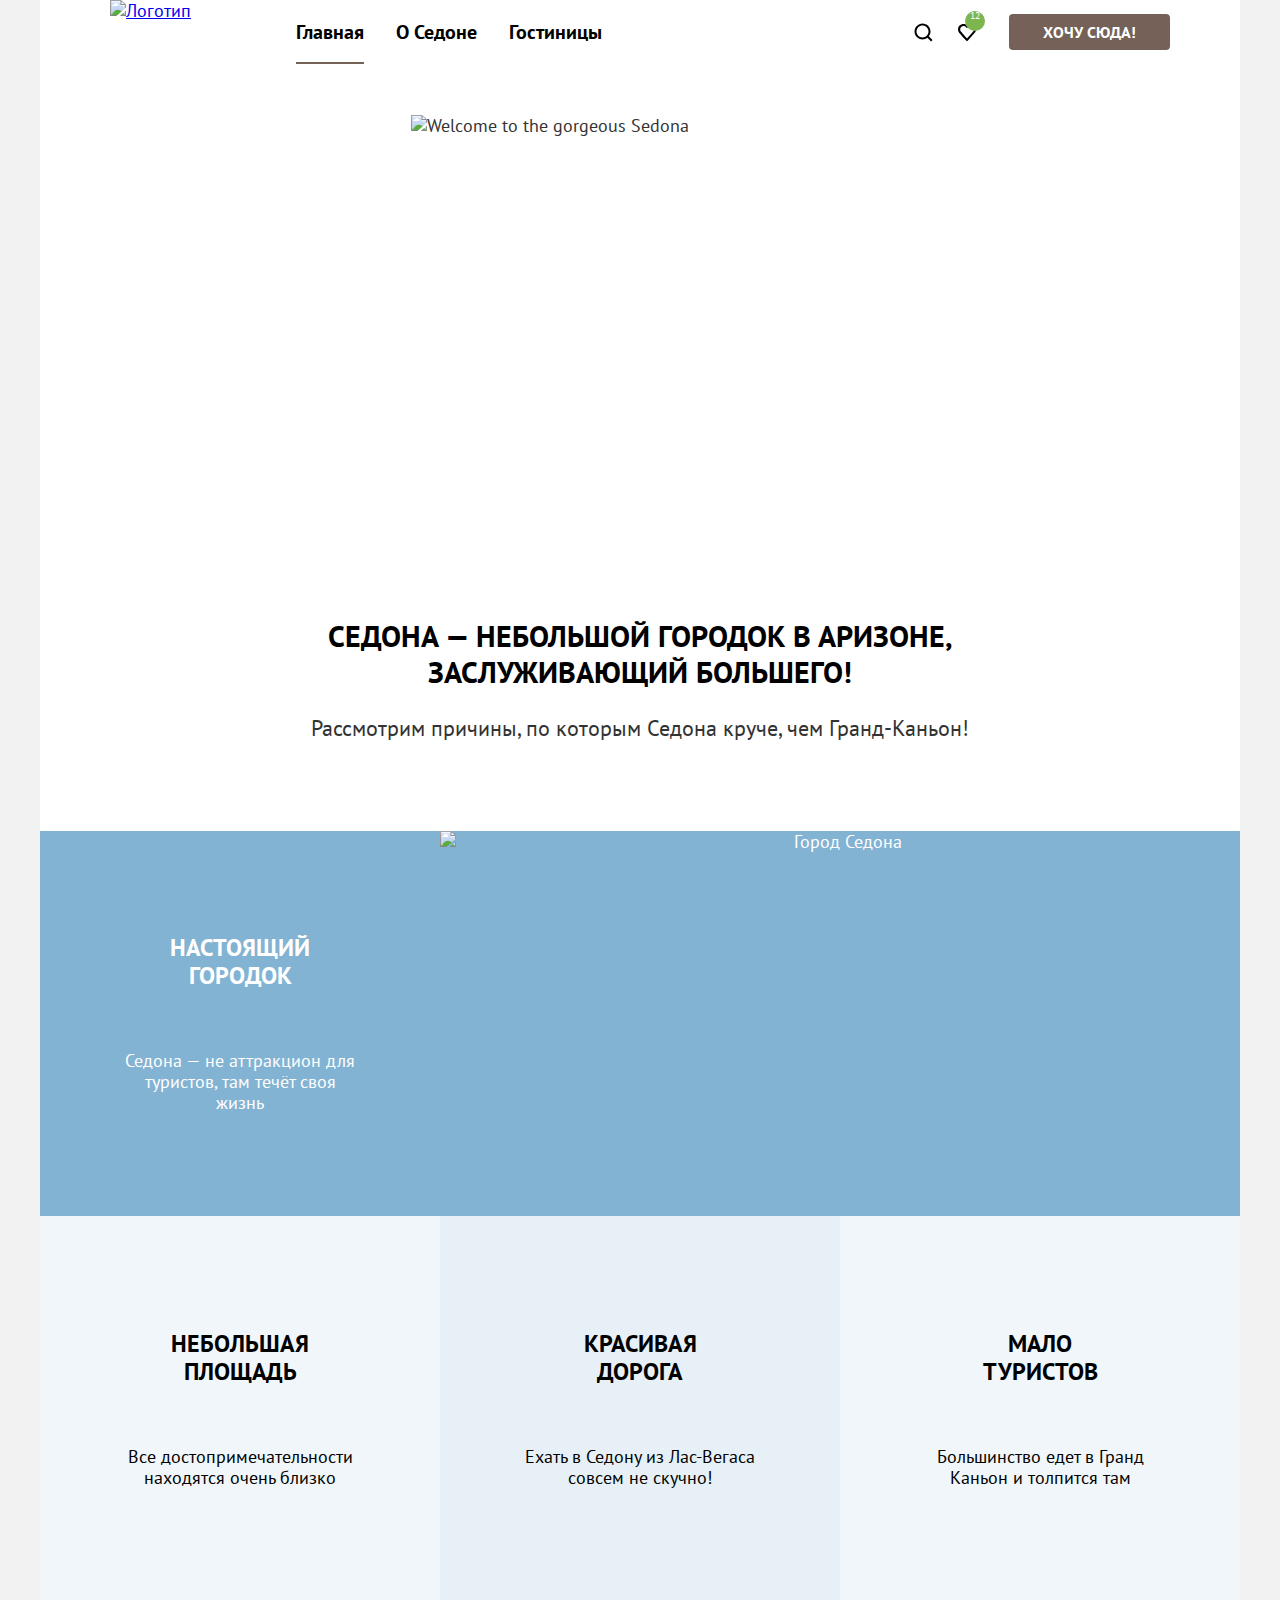
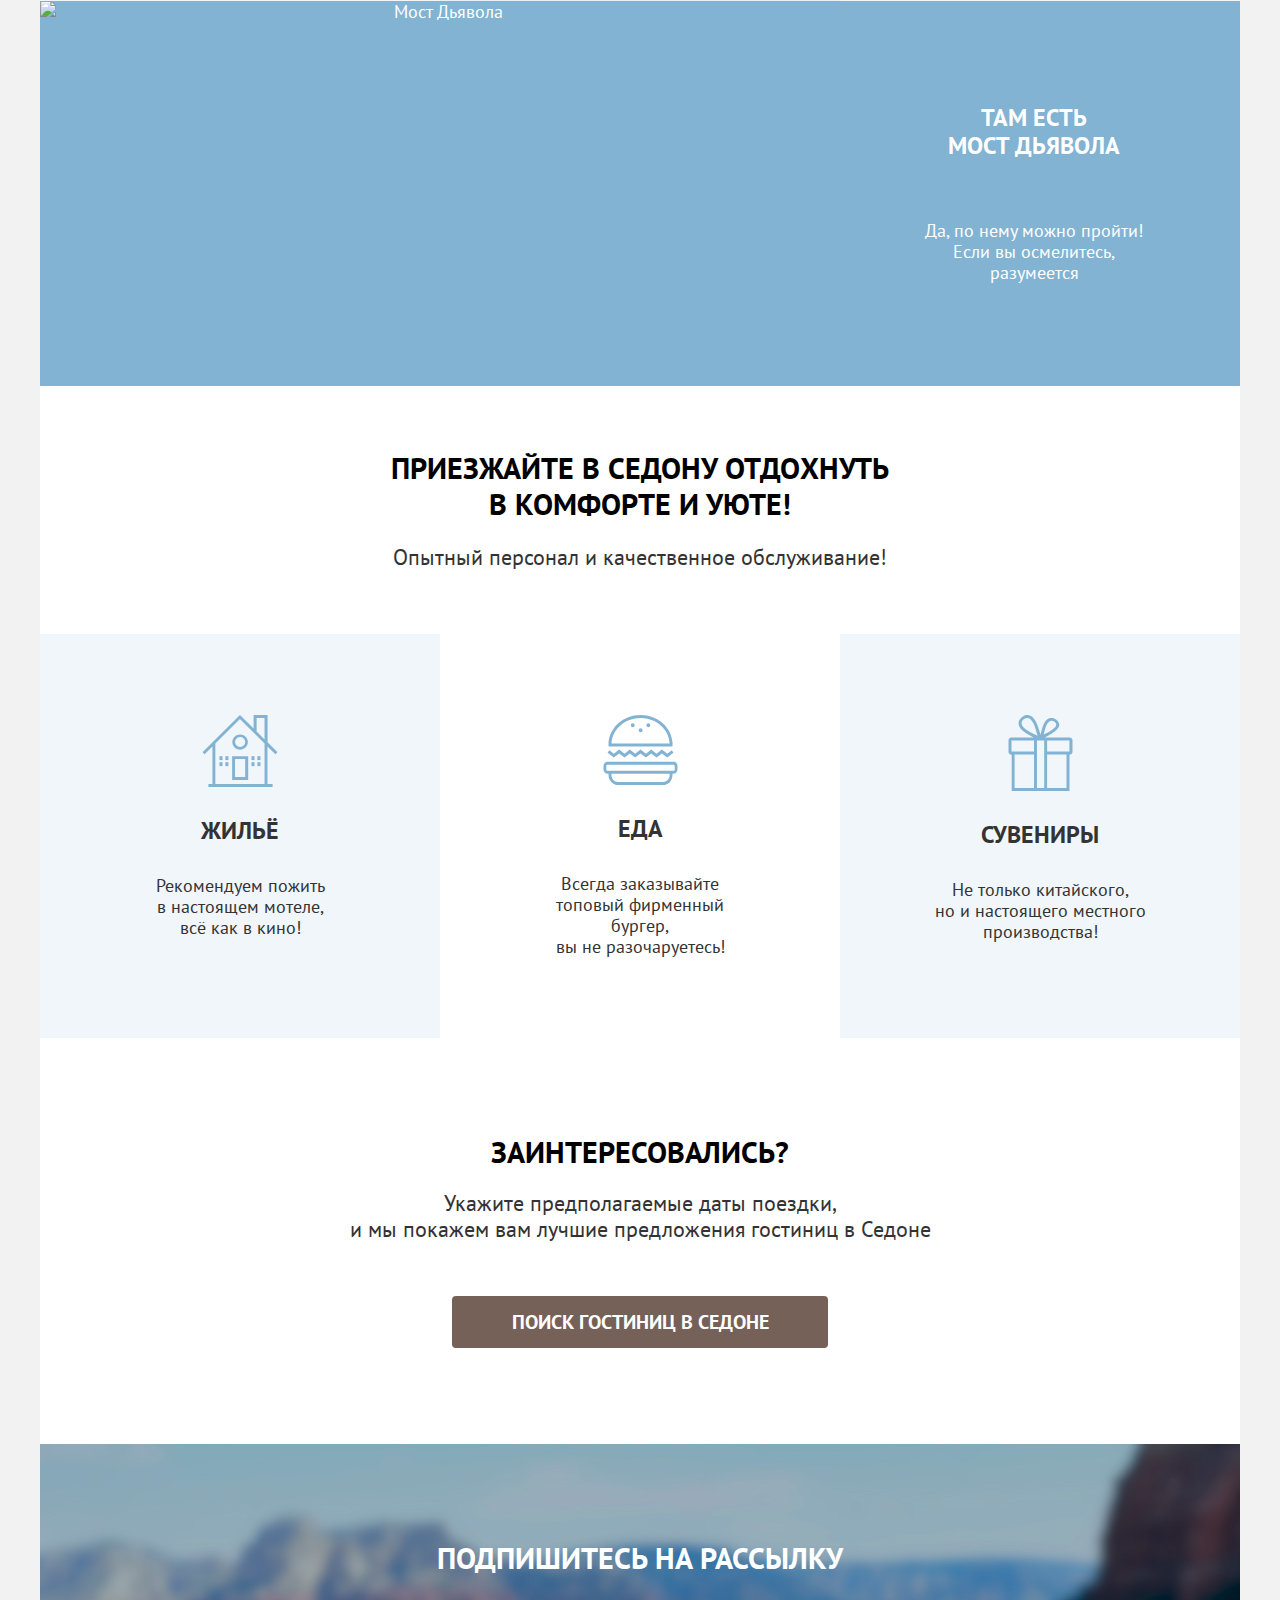
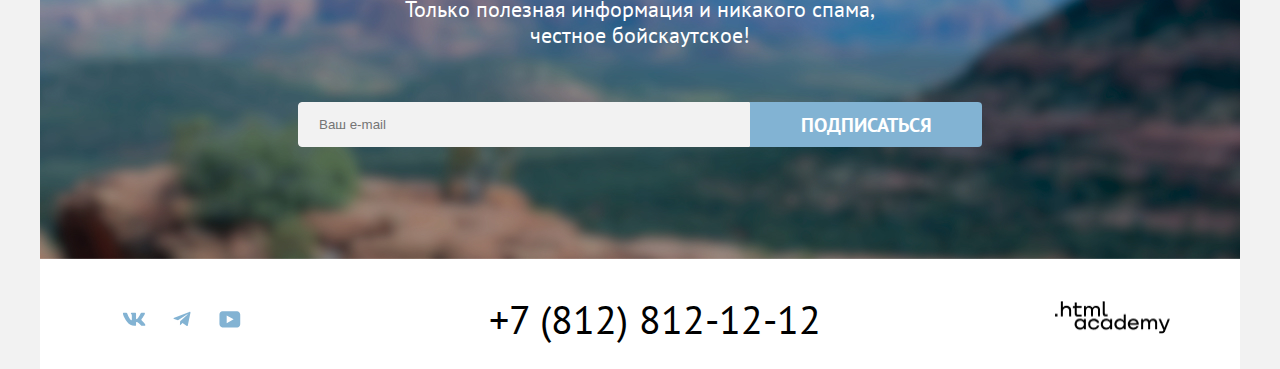
==== commit 9a5c8442: "Добавляет декоративные элементы страниц" ====
--- a/index.html
+++ b/index.html
@@ -15,10 +15,10 @@
           <a class="logo" href="#"><img src="images/logo-header.svg" alt="Логотип" width="140" height="70"></a>
           <ul class="navigation-list">
             <li class="navigation-item">
-              <a class="navigation-link" href="#">Главная</a>
-            </li>
-            <li class="navigation-item">
-              <a class="navigation-link" href="#">О седоне</a>
+              <a class="navigation-link navigation-link-current" href="#">Главная</a>
+            </li>
+            <li class="navigation-item">
+              <a class="navigation-link" href="#">О Седоне</a>
             </li>
             <li class="navigation-item">
               <a class="navigation-link" href="catalog.html">Гостиницы</a>
@@ -27,20 +27,29 @@
           <ul class="navigation-list navigation-user">
             <li class="navigation-item">
               <a class="navigation-link" href="#">
+               <svg class="navigation-icon" aria-hidden="true" focusable="false" width="20" height="20" viewBox="0 0 20 20" fill="none" xmlns="http://www.w3.org/2000/svg">
+                <path d="m19.5 18.008-3.7-3.68c1-1.292 1.7-2.983 1.7-4.872 0-4.376-3.6-7.956-8-7.956s-8 3.68-8 8.055c0 4.376 3.6 7.956 8 7.956 1.8 0 3.5-.597 4.9-1.69l3.7 3.679 1.4-1.492Zm-10-2.486c-3.3 0-6-2.685-6-5.967 0-3.282 2.7-5.967 6-5.967s6 2.685 6 5.967c0 3.282-2.7 5.967-6 5.967Z" fill="#000"/>
+              </svg>
               <span class="visually-hidden">
                 Поиск
               </span>
               </a>
             </li>
             <li class="navigation-item">
+
               <a class="navigation-link" href="#">
+                <svg class="navigation-icon" aria-hidden="true" focusable="false" width="18" height="17" viewBox="0 0 18 17" fill="none" xmlns="http://www.w3.org/2000/svg">
+                  <path d="M8.9 17C8.6 17 8.3 16.9 8.1 16.6C2.7 10.5 1.4 9.1 1.1 8.7C0.4 7.8 0 6.6 0 5.4C0 2.4 2.4 0 5.5 0C6.8 0 8 0.5 9 1.3C10 0.5 11.3 0 12.5 0C15.5 0 18 2.4 18 5.4C18 6.7 17.5 7.9 16.7 8.8L9.7 16.7C9.5 16.9 9.3 17 8.9 17ZM2.9 7.5C3.2 7.9 6.4 11.5 9 14.4L15.2 7.4C15.7 6.9 15.9 6.2 15.9 5.4C15.9 3.6 14.4 2.1 12.6 2.1C11.6 2.1 10.6 2.6 9.9 3.4C9.6 3.7 9.3 3.8 9 3.8C8.7 3.8 8.4 3.6 8.2 3.4C7.5 2.6 6.5 2.1 5.5 2.1C3.7 2.1 2.2 3.6 2.2 5.4C2.1 6.3 2.5 7 2.9 7.5C2.8 7.5 2.8 7.5 2.9 7.5Z" fill="black"/>
+                  </svg>
                 <span class="visually-hidden">
                   Избранное
                 </span>
-                <span class="notification">12</span>
+                <div class="notification">
+                <span class="notification-count">12</span>
+                </div>
               </a>
             </li>
-            <li class="navigation-item">
+            <li class="navigation-item navigation-item-button">
               <a class="navigation-button button button-primary" href="#">Хочу сюда!</a>
             </li>
           </ul>
@@ -105,8 +114,21 @@
             </header>
             <h2 class="visually-hidden">Услуги</h2>
             <ul class="services-list">
-              <li class="services-item services-item-light">
+              <li class="services-item ">
                 <div class="services-container">
+                  <svg class="services-icon" width="76" height="72" viewBox="0 0 76 72" fill="none" xmlns="http://www.w3.org/2000/svg">
+                    <path d="M30.1185 65H46.1827V41.2H30.1185V65ZM33.0301 44.1H43.1707V62.1H33.0301V44.1Z" fill="#83B3D3"/>
+                    <path d="M73.3916 39.3L75.5 37.2L65.5602 27.3V0H51.6044V13.6L37.9498 0L0.5 37.2L2.60843 39.3L10.4398 31.5V69.1H6.42369V72H70.5803V69.1H65.4598V31.5L73.3916 39.3ZM62.5482 69.1H13.3514V28.5L37.9498 4.1L62.5482 28.5V69.1ZM62.5482 24.4L54.6165 16.5V2.9H62.5482V24.4Z" fill="#83B3D3"/>
+                    <path d="M30.3193 27.1C30.3193 31.4 33.8333 34.8 38.0502 34.8C42.3675 34.8 45.8815 31.3 45.8815 27.1C45.8815 22.8 42.3675 19.4 38.0502 19.4C33.8333 19.4 30.3193 22.8 30.3193 27.1ZM38.1506 22.1C40.8614 22.1 43.1707 24.3 43.1707 27C43.1707 29.7 40.9618 31.9 38.1506 31.9C35.4398 31.9 33.1305 29.7 33.1305 27C33.1305 24.3 35.3394 22.1 38.1506 22.1Z" fill="#83B3D3"/>
+                    <path d="M20.4799 41.2H17.4679V45.1H20.4799V41.2Z" fill="#83B3D3"/>
+                    <path d="M26.4036 41.2H23.3916V45.1H26.4036V41.2Z" fill="#83B3D3"/>
+                    <path d="M20.4799 47.2H17.4679V51.1H20.4799V47.2Z" fill="#83B3D3"/>
+                    <path d="M26.4036 47.2H23.3916V51.1H26.4036V47.2Z" fill="#83B3D3"/>
+                    <path d="M52.508 41.2H49.496V45.1H52.508V41.2Z" fill="#83B3D3"/>
+                    <path d="M58.4317 41.2H55.4197V45.1H58.4317V41.2Z" fill="#83B3D3"/>
+                    <path d="M52.508 47.2H49.496V51.1H52.508V47.2Z" fill="#83B3D3"/>
+                    <path d="M58.4317 47.2H55.4197V51.1H58.4317V47.2Z" fill="#83B3D3"/>
+                    </svg>
                   <h3 class="services-title title-h3">Жильё</h3>
                   <p class="services-description">Рекомендуем пожить<br> в настоящем мотеле,<br>
                   всё как в кино!</p>
@@ -114,13 +136,24 @@
               </li>
               <li class="services-item">
                 <div class="services-container">
+                  <svg class="services-icon" width="75" height="70" viewBox="0 0 75 70" fill="none" xmlns="http://www.w3.org/2000/svg">
+                    <path d="M70.5757 46.7H4.6103C2.30452 46.7 0.5 48.6 0.5 51V54.5C0.5 56.9 2.40477 58.8 4.6103 58.8H5.51257V59.9C5.51257 65.4 9.82337 70 15.1367 70H59.8488C65.1621 70 69.4729 65.5 69.4729 59.9V58.8H70.3752C72.681 58.8 74.4855 56.9 74.4855 54.5V51C74.686 48.7 72.7812 46.7 70.5757 46.7ZM66.6659 59.9C66.6659 63.8 63.6583 66.9 59.949 66.9H15.1367C11.4274 66.9 8.41985 63.7 8.41985 59.9V58.8H66.6659V59.9ZM71.7787 54.5C71.7787 55.2 71.1772 55.8 70.5757 55.8H4.51005C3.80829 55.8 3.30704 55.2 3.30704 54.5V51C3.30704 50.3 3.90855 49.7 4.51005 49.7H70.4754C71.1772 49.7 71.6784 50.3 71.6784 51C71.7787 51 71.7787 54.5 71.7787 54.5Z" fill="#83B3D3"/>
+                    <path d="M16.1392 38.4L21.5528 42.5L26.8661 38.4L32.1794 42.5L37.4927 38.4L42.9063 42.5L48.2196 38.4L53.5329 42.5L58.9465 38.4L64.2598 42.5L70.4754 37.8L68.7711 35.3L64.2598 38.7L58.9465 34.6L53.5329 38.7L48.2196 34.6L42.9063 38.7L37.4927 34.6L32.1794 38.7L26.8661 34.6L21.5528 38.7L16.1392 34.6L10.8259 38.7L6.31458 35.3L4.6103 37.8L10.8259 42.5L16.1392 38.4Z" fill="#83B3D3"/>
+                    <path d="M8.52011 31.5H69.4729C69.4729 30.9 69.5732 30.3 69.5732 29.6C69.5732 29.2 69.5732 28.8 69.5732 28.4C68.8714 12.7 54.8362 0 37.593 0C20.2495 0 6.21432 12.7 5.51257 28.5C5.51257 28.9 5.51257 29.3 5.51257 29.7C5.51257 30.3 5.50815 30.9 5.6084 31.5H8.52011ZM37.593 3C53.2322 3 66.0644 14.3 66.6659 28.5H8.52011C9.12161 14.4 21.9538 3 37.593 3Z" fill="#83B3D3"/>
+                    <path d="M37.593 17.3C38.645 17.3 39.4978 16.4046 39.4978 15.3C39.4978 14.1954 38.645 13.3 37.593 13.3C36.541 13.3 35.6882 14.1954 35.6882 15.3C35.6882 16.4046 36.541 17.3 37.593 17.3Z" fill="#83B3D3"/>
+                    <path d="M29.7734 12.2C30.8254 12.2 31.6782 11.3046 31.6782 10.2C31.6782 9.09543 30.8254 8.2 29.7734 8.2C28.7214 8.2 27.8686 9.09543 27.8686 10.2C27.8686 11.3046 28.7214 12.2 29.7734 12.2Z" fill="#83B3D3"/>
+                    <path d="M45.3123 12.2C46.3643 12.2 47.2171 11.3046 47.2171 10.2C47.2171 9.09543 46.3643 8.2 45.3123 8.2C44.2604 8.2 43.4076 9.09543 43.4076 10.2C43.4076 11.3046 44.2604 12.2 45.3123 12.2Z" fill="#83B3D3"/>
+                    </svg>
                   <h3 class="services-title title-h3">Еда</h3>
                   <p class="services-description">Всегда заказывайте<br>
                     топовый фирменный бургер,<br> вы не разочаруетесь!</p>
                 </div>
               </li>
-              <li class="services-item services-item-light">
+              <li class="services-item">
                 <div class="services-container">
+                  <svg class="services-icon" width="65" height="76" viewBox="0 0 65 76" fill="none" xmlns="http://www.w3.org/2000/svg">
+                    <path d="M61.6 22.4625H61.5H36.8C50.6 15.5576 51.7 11.1546 51.2 8.75288C50 4.75007 45.5 1.74797 41.2 3.34909C35.6 5.45056 34.1 13.7564 32.6 19.7606C30.6 13.6563 28.8 5.95091 24.4 2.04818C23.1 0.947407 21.3 -0.253434 18.6 0.0467764C14.6 0.447057 8.8 5.45056 11.1 11.0545C13.4 16.4583 20.8 19.8607 25.7 22.5626H3.7H3.4C1.8 22.5626 0.5 23.8635 0.5 25.4646V36.7725C0.5 38.3736 1.8 39.6745 3.4 39.6745H3.7V72.9979V75.3996V76H61.5V75.4996V72.9979V39.5745H61.6C63.2 39.5745 64.5 38.2736 64.5 36.6724V25.3645C64.5 23.7634 63.2 22.4625 61.6 22.4625ZM42.9 5.85084C45 5.55063 47.9 7.15176 48.2 9.05309C48.6 11.8551 44.8 14.3568 43.1 15.4576C40.6 17.1588 38.2 18.0594 35.8 19.5604C36.7 15.8579 38.3 6.55133 42.9 5.85084ZM20 15.8579C17.8 14.3568 13.5 11.4548 13.6 8.05239C13.7 4.44986 19.3 1.44776 22.4 4.14965C26.3 7.55203 28.1 15.2574 29.5 20.7613C26.3 19.2602 23.2 17.9593 20 15.8579ZM26 72.9979H6.6V39.5745H26V72.9979ZM26 36.4723H3.5V25.4646H26V36.4723ZM36.2 36.4723V39.4744V72.9979H29V39.5745V36.5724V25.5647H36.2V36.4723ZM58.5 72.9979H39.1V39.5745H58.5V72.9979ZM61.4 36.4723H39.1V25.4646H61.4V36.4723Z" fill="#83B3D3"/>
+                    </svg>
                   <h3 class="services-title title-h3">Сувениры</h3>
                   <p class="services-description">Не только китайского,<br>
                     но и настоящего местного<br> производства!</p>
@@ -142,7 +175,7 @@
           <section class="subscribe" data-test="subscribe">
             <div class="subscribe-container">
               <h2 class="subscribe-title title-h2">Подпишитесь на рассылку</h2>
-              <p class="subscribe-description">Только полезная информация и никакого спама, честное бойскаутское!</p>
+              <p class="subscribe-description">Только полезная информация и никакого спама,<br> честное бойскаутское!</p>
               <form class="subscribe-form" action="https://echo.htmlacademy.ru/" method="post">
                 <input class="subscribe-email" type="email" name="subscribe-email" placeholder="Ваш e-mail">
                 <button class="button subscribe-button button-secondary" type="submit">Подписаться</button>
@@ -156,28 +189,28 @@
           <!-- Социальные сети -->
             <ul class="socials">
               <li class="socials-item">
-                <a class="socials-link" href="#">
+                <a class="socials-link social-vk" href="#">
                   <span class="visually-hidden">Вконтакте</span>
                 </a>
               </li>
               <li class="socials-item">
-                <a class="socials-link" href="#">
+                <a class="socials-link social-tg" href="#">
                   <span class="visually-hidden">Телеграм</span>
                 </a>
               </li>
               <li class="socials-item">
-                <a class="socials-link" href="#">
+                <a class="socials-link social-youtube" href="#">
                   <span class="visually-hidden">Youtube</span>
                 </a>
               </li>
             </ul>
           <!-- Контакт -->
-          <addres class="footer-phone">
+          <address class="footer-phone">
             <a href="tel:+78128121212" class="footer-phone-link">+7 (812) 812-12-12</a>
-          </addres>
+          </address>
 
           <!-- Лого футер -->
-            <a class="footer-logo" href="index.html"><img src="images/Logo-footer.png" alt="Логотип академии." width="115" height="33"></a>
+            <a class="footer-logo" href="index.html"><img class="img-footer-logo" src="images/logo-footer.png" alt="Логотип академии." width="115" height="33"></a>
         </div>
       </footer>
     </div>
--- a/styles/styles.css
+++ b/styles/styles.css
@@ -31,6 +31,111 @@
   border: 0;
   clip: rect(0 0 0 0);
   overflow: hidden;
+}
+
+.button {
+  font-family: inherit;
+  text-decoration: none;
+  color: #ffffff;
+  line-height: 20px;
+  font-size: 16px;
+  text-transform: uppercase;
+  font-weight: 700;
+  text-align: center;
+  display: inline-block;
+  padding: 8px 10px;
+  min-height: 36px;
+  border: none;
+  border-radius: 4px;
+  cursor: pointer;
+}
+
+.button-primary {
+  color: #ffffff;
+  background-color: #756157;
+}
+
+.button-primary:hover {
+  background-color: #615048;
+}
+
+.button-primary:focus {
+  border: none;
+  background-color: #615048;
+}
+
+.button-primary:active {
+  background-color: #756157;
+  color: #FFFFFF4D;
+}
+
+.button-primary:disabled {
+  background-color: #E5E5E5;
+}
+
+.button-secondary {
+  color: #ffffff;
+  background-color: #82B3D3;
+}
+
+.button-secondary:hover {
+  background-color: #68A2CA;
+}
+
+.button-secondary:focus {
+  background-color: #68A2CA;
+}
+
+.button-secondary:active {
+  background-color: #82B3D3;
+  color: #FFFFFF4D;
+}
+
+.button-secondary:disabled {
+  background-color: #E5E5E5;
+}
+
+.active-button:hover {
+  background-color: #6C9E42;
+}
+
+.active-button:focus {
+  border: none;
+  background-color: #6C9E42;
+}
+
+.active-button:active {
+  background-color: #7DB54F;
+  color: #FFFFFF4D;
+}
+
+.active-button:disabled {
+  background-color: #E5E5E5;
+}
+
+.title-h1 {
+  font-size: 60px;
+  line-height: 78px;
+  font-weight: 700;
+  margin: 0;
+}
+
+.title-h2 {
+  font-size: 30px;
+  font-weight: 700;
+  line-height: 36px;
+  text-align: center;
+  text-transform: uppercase;
+  color: #000000;
+  margin: 0;
+}
+
+.title-h3 {
+  font-size: 24px;
+  line-height: 28px;
+  font-weight: 700;
+  text-transform: uppercase;
+  margin: 0;
 }
 
 html {
@@ -67,15 +172,14 @@
 
 .navigation {
   display: flex;
-  column-gap: 30px;
+  gap: 30px;
   align-items: center;
 }
 
 .logo {
   align-self: flex-start;
   width: 140px;
-  /* margin-right: 30px; */
-  margin-bottom: -6px;
+  margin-bottom: -10px;
 }
 
 .navigation-list {
@@ -92,6 +196,7 @@
 }
 
 .navigation-link {
+  position: relative;
   display: block;
   padding: 20px 16px;
   font-size: 20px;
@@ -106,18 +211,47 @@
   min-height: 64px;
 }
 
-.button-primary {
-  color: #ffffff;
-  background-color: #756157;
-  text-decoration: none;
-  text-transform: uppercase;
-  font-weight: 700;
+.navigation-item-button {
+  margin-left: 20px;
 }
 
 .navigation-button {
   padding: 8px 34px;
   border-radius: 4px;
-  margin-left: 20px;
+}
+
+.navigation-icon {
+  position: absolute;
+  top: 0;
+  right: 0;
+  bottom: 0;
+  left: 0;
+  margin: auto;
+}
+
+.navigation-link-current::before {
+  position: absolute;
+  right: 16px;
+  bottom: 0;
+  left: 16px;
+  height: 2px;
+  background-color: #756257;
+  content: "";
+}
+
+.notification {
+  left: 20px;
+  position: absolute;
+  top: 11px;
+  font-size: 10px;
+  line-height: 10px;
+  font-weight: 400;
+  width: 20px;
+  height: 20px;
+  background-color: #7DB54F;
+  border-radius: 50%;
+  color: #ffffff;
+  text-align: center;
 }
 
 .main-index {
@@ -145,33 +279,6 @@
   padding-top: 51px;
 }
 
-.title-h1 {
-  font-size: 60px;
-  line-height: 78px;
-  font-weight: 700;
-  margin: 0;
-}
-
-.title-h2 {
-  font-size: 30px;
-  font-weight: 700;
-  line-height: 36px;
-  text-align: center;
-  text-transform: uppercase;
-  color: #000000;
-  margin: 0;
-}
-
-.title-h3 {
-  font-size: 24px;
-  line-height: 28px;
-  font-weight: 700;
-  text-transform: uppercase;
-  margin: 0;
-}
-
-
-
 .section-header-description {
   font-size: 22px;
   line-height: 26px;
@@ -186,7 +293,7 @@
 }
 
 .advantages-header-description {
-  margin-bottom: 69px;
+  margin-bottom: 90px;
 }
 
 .advantages-list {
@@ -208,6 +315,15 @@
   padding: 102px 85px;
 }
 
+.advantages-title {
+  margin-bottom: 30px;
+}
+
+.advantages-description {
+  margin: 0;
+  padding-top: 30px;
+}
+
 .advantages-item-w-image-left {
   background-color: #82B3D3;
   color: #ffffff;
@@ -254,26 +370,36 @@
 }
 
 .services-container {
-  padding-top: 81px;
+  padding: 81px 85px;
   display: flex;
   flex-direction: column;
   justify-content: center;
   align-items: center;
+}
+
+.services-icon {
+  margin-bottom: 30px;
+}
+
+.services-title {
+  margin-bottom: 30px;
 }
 
 .services-item {
   text-align: center;
   flex-basis: 400px;
   min-height: 385px;
-}
-
-.services-item-light {
   background-color: #83B3D31F;
+}
+
+.services-item:nth-child(2n) {
+background-color: #ffffff;
 }
 
 .services-item p {
   font-size: 18px;
   line-height: 21px;
+  margin: 0;
 }
 
 /* Поиск гостиницы */
@@ -282,6 +408,7 @@
   text-align: center;
   display: flex;
   padding: 96px 304px;
+  min-height: 406px;
 }
 
 .search-container {
@@ -295,23 +422,21 @@
 .search-description {
 font-size: 22px;
 line-height: 26px;
+margin: 0;
 margin-bottom: 54px;
 }
 
 .search-button {
   font-size: 20px;
   line-height: 36px;
-  text-align: center;
-  padding: 8px 50px;
   min-width: 376px;
   min-height: 52px;
-  border-radius: 4px;
 }
 
 /* Обратная связь */
 
 .subscribe {
-  background-image: url('../images/Subscribe.jpg');
+  background-image: url('../images/subscribe.jpg');
   background-repeat: no-repeat;
   text-align: center;
   color: #ffffff;
@@ -319,6 +444,7 @@
   background-color: #83B3D333;
   display: flex;
   padding: 96px 258px 104px;
+  min-height: 415px;
 }
 
 .subscribe-container {
@@ -333,6 +459,7 @@
 .subscribe-description {
   font-size: 22px;
   line-height: 26px;
+  margin: 0;
   margin-bottom: 54px;
 }
 
@@ -350,19 +477,10 @@
   border-bottom-left-radius: 4px;
 }
 
-.button-secondary {
-  color: #ffffff;
-  text-transform: uppercase;
-  background-color: #82B3D3;
-  font-weight: 700;
-  border: none;
-}
-
 .subscribe-button {
   min-width: 232px;
-  padding: 8px 10px;
-  border-top-right-radius: 4px;
-  border-bottom-right-radius: 4px;
+  border-top-left-radius: 0;
+  border-bottom-left-radius: 0;
   font-size: 20px;
 }
 
@@ -370,15 +488,14 @@
 
 .main-footer {
   margin: 0 auto;
+  padding: 40px 0 30px;
+  background-color: #ffffff;
+}
+
+.footer-container {
   display: flex;
   justify-content: space-between;
-  background-color: #ffffff;
-}
-
-.footer-container {
-  display: flex;
-  justify-content: space-between;
-  margin: 30px 70px 40px;
+  align-items: center;
 }
 
 .socials {
@@ -389,14 +506,34 @@
   flex-wrap:wrap;
 }
 
-.socials-item {
+.socials-link {
+  display: block;
+  background-color: #ffffff;
+  background-repeat: no-repeat;
+  background-position: center;
   min-width: 48px;
   min-height: 40px;
+}
+
+.social-vk {
+  background-image: url('../images/icons/vk.svg');
+  background-size: 24px 14px;
+}
+
+.social-tg {
+  background-image: url('../images/icons/tg.svg');
+  background-size: 18px 16px;
+}
+
+.social-youtube {
+  background-image: url('../images/icons/youtube.svg');
+  background-size: 22px 17px;
 }
 
 .footer-phone {
   width: 720px;
   text-align: center;
+  font-style: normal;
 }
 
 .footer-phone-link {
@@ -407,11 +544,26 @@
   color: #000000;
 }
 
+.footer-phone-link:hover {
+  color: #756157;
+}
+
+.footer-phone-link:focus {
+  color: #756157;
+}
+
+.footer-phone-link:active {
+  color: #7561574D;
+}
+
 .logo-footer-container {
   width: 115;
   align-self: center;
 }
 
+.img-footer-logo:hover {
+fill: #756157;
+}
 
 /* Каталог */
 
@@ -436,7 +588,6 @@
 }
 
 .filter-container {
-
   margin: 0;
 }
 
@@ -446,15 +597,37 @@
   margin: 0;
   padding: 0;
   margin-bottom: 40px;
+}
+
+.breadcrumbs-item:first-child {
+  padding-right: 28px;
+  background-image: url('../images/icons/arrow-right.svg');
+  background-repeat: no-repeat;
+  background-position: center right 10px;
 }
 
 .breadcrumbs-link {
   text-decoration: none;
   font-size: 16px;
+  color: #ffffff;
+}
+
+.breadcrumbs-link:hover {
+  color: #FFFFFF99;
+}
+
+.breadcrumbs-link:focus {
+  color: #ffffff;
+}
+
+.breadcrumbs-link:active {
+  color: #FFFFFF4D;
 }
 
 .catalog-filter {
   display: flex;
+  gap: 70px;
+  justify-content: space-between;
 }
 
 .catalog-filter-list {
@@ -477,15 +650,11 @@
   margin: 0;
   padding: 0;
   border: none;
-  margin-right: 70px;
-}
-
-.catalog-filter-group:nth-child(2) {
-  margin-right: 140px;
 }
 
 .catalog-filter-group:nth-child(3) {
   width: 288px;
+  margin-left: 70px;
 }
 
 .catalog-filter-title {
@@ -495,6 +664,48 @@
   margin-bottom: 32px;
 }
 
+.checkbox {
+  position: relative;
+  display: block;
+  padding-left: 36px;
+}
+
+.checkbox:hover {
+  opacity: 60%;
+}
+
+.checkbox:focus {
+  outline: 3px solid #83B3D3;
+}
+
+.checkbox:active {
+  opacity: 30%;
+}
+
+.checkbox-input[type="checkbox"]:checked + .checkbox-mark {
+  position: absolute;
+  background-image: url('../images/icons/checkbox-selected.svg');
+  background-repeat: no-repeat;
+  background-position: center;
+}
+
+.checkbox-mark {
+  position: absolute;
+  top: 1px;
+  left: 0;
+  width: 20px;
+  height: 20px;
+  border-radius: 4px;
+  border: none;
+  background-color: #ffffff;
+}
+
+.checkbox-input {
+  position: absolute;
+  z-index: -1;
+  opacity: 0;
+}
+
 .checkbox-lable {
   font-size: 18px;
   line-height: 23px;
@@ -506,34 +717,187 @@
   font-weight: 400;
 }
 
+.radio {
+  position: relative;
+  display: block;
+  padding-left: 36px;
+}
+
+.radio:hover {
+  opacity: 60%;
+}
+
+.radio:focus {
+  outline: 3px solid #83B3D3;
+}
+
+.radio:active {
+  opacity: 30%;
+}
+
+.radio-mark {
+  position: absolute;
+  top: 1px;
+  left: 0;
+  width: 20px;
+  height: 20px;
+  border-radius: 50%;
+  border: none;
+  background-color: #ffffff;
+}
+
+.radio-input {
+  position: absolute;
+  z-index: -1;
+  opacity: 0;
+}
+
+.radio-input[type="radio"]:checked + .radio-mark::before {
+  position: absolute;
+  top: 5px;
+  left: 5px;
+  width: 10px;
+  height: 10px;
+  background-color: #3F5E72;
+  border-radius: 50%;
+  content: "";
+}
+
 .button-filter-choice {
   display: flex;
   flex-direction: column;
   width: 191px;
+  padding-top: 56px;
+}
+
+.range-wrapper-inputs {
+  margin-bottom: 44px;
+  display: flex;
+  justify-content: center;
+}
+
+.range-control {
+  position: relative;
+}
+
+.range-min {
+  position: absolute;
+  color: #000000;
+  opacity: 30%;
+  top: 10px;
+  right: 20px;
+  font-size: 18px;
+  line-height: 24px;
+  font-weight: 400;
+}
+
+.min-interval {
+  width: 143px;
+  height: 48px;
+  background-color: #F2F2F2;
+  border-top-left-radius: 4px;
+  border-bottom-left-radius: 4px;
+  border: none;
+  margin-right: 2px;
+  padding: 20px;
+  font-size: 18px;
+  line-height: 24px;
+  font-weight: 700;
+}
+
+.range-max {
+  position: absolute;
+  color: #000000;
+  opacity: 30%;
+  top: 10px;
+  right: 20px;
+  font-size: 18px;
+  line-height: 24px;
+  font-weight: 400;
+}
+
+.max-interval {
+  width: 143px;
+  height: 48px;
+  padding: 20px;
+  background-color: #F2F2F2;
+  border-top-right-radius: 4px;
+  border-bottom-right-radius: 4px;
+  border: none;
+  font-size: 18px;
+  line-height: 24px;
+  font-weight: 700;
+}
+
+.range-scale {
+  position: relative;
+  height: 4px;
+  background-color: #ffffff;
+  opacity: 30%;
+  border-radius: 4px;
+  margin-bottom: 8px;
+}
+
+.range-bar {
+  position: absolute;
+  height: 4px;
+  background-color: #ffffff;
+}
+
+.range-handle {
+  position: absolute;
+  width: 20px;
+  height: 20px;
+  background-color: #ffffff;
+  border-radius: 5px;
+  cursor: pointer;
+  border: none;
+}
+
+.range-handle:focus {
+outline: 3px solid #83B3D3;
+}
+
+.range-handle:active {
+  border: 2px solid #83B3D3;
+}
+
+.handle-min {
+  top: -8px;
+  left: 0.5px;
+}
+
+.handle-max {
+  top: -8px;
+  left: 207px;
 }
 
 .button-apply {
-  font-size: 16px;
-  line-height: 20px;
-  text-align: center;
   min-width: 191px;
-  padding: 8px 10px;
-  margin-top: 56px;
   margin-bottom: 32px;
+}
+
+.button-reset {
+  min-width: 191px;
+  background: transparent;
+}
+
+.button-reset:hover {
+  color:  #FFFFFF4D;
+}
+
+.button-reset:focus {
+  outline: 3px solid #83B3D3;
   border-radius: 4px;
 }
 
-.button-reset {
-  font-size: 16px;
-  line-height: 20px;
-  text-transform: uppercase;
-  color: #ffffff;
-  font-weight: 700;
-  text-align: center;
-  min-width: 191px;
-  padding: 8px 10px;
-  background: transparent;
+.button-reset:active {
+  color: #FFFFFF4D;
   border: none;
+}
+
+.button-reset:disabled {
+  opacity: 10%;
 }
 
 .search-resalt {
@@ -544,13 +908,36 @@
   color: #000000;
 }
 
+
+/* Карточки */
+
 .select-control {
   font-size: 18px;
   line-height: 21px;
-  background-color: #ffffff;
-}
-
-/* Карточки */
+  min-width: 292px;
+  padding: 14px 20px;
+  border: 2px solid #E5E5E5;
+  border-radius: 4px;
+  margin-right: 70px;
+  appearance: none;
+  background-image: url('../images/icons/arrow-down.svg');
+  background-repeat: no-repeat;
+  background-position: center right 20px;
+}
+
+.select-control:hover {
+  border: 2px solid #68A2CA;
+}
+
+.select-control:focus{
+  border: 2px solid #68A2CA;
+}
+
+.select-control:disabled {
+  color: #0000004D;
+  border: 2px solid #0000004D;
+}
+
 .catalog-header {
   display: flex;
   margin-top: 50px;
@@ -564,13 +951,6 @@
  margin-right: 200px;
 }
 
-.select-control {
-  min-width: 292px;
-  padding: 14px 20px;
-  border: 1px solid #E5E5E5;
-  margin-right: 70px;
-}
-
 .cards-type {
   display: flex;
   flex-wrap: wrap;
@@ -581,69 +961,104 @@
   list-style: none;
 }
 
-.cards-type-item {
+.card-grid-toggle{
+  display: flex;
+  align-items: center;
   min-width: 48px;
   min-height: 48px;
-}
+  background-color: #ffffff;
+  border: 2px solid #E5E5E5;
+  border-radius: 4px;
+}
+
+.card-grid-toggle:hover {
+  border: 2px solid #000000;
+}
+
+.card-grid-toggle:focus {
+  outline: 2px solid #68A2CA;
+}
+
+.card-grid-toggle:active {
+  border: 2px solid #000000;
+}
+
+.card-grid-toggle-dark{
+  border: 2px solid #000000;
+}
+
+.type-icon {
+  margin: auto;
+}
+
 
 .cards-list {
-  display: flex;
-  flex-wrap: wrap;
-  justify-content: space-between;
-  gap: 20px;
+  display: grid;
+  grid-template-columns: repeat(3, 340px);
+  column-gap: 20px;
+  row-gap: 16px;
   list-style: none;
-  margin: 0 auto;
   padding: 0;
-  margin-bottom: 40px;
+  margin: 0;
 }
 
 .cards-item {
-  display:flex;
-  flex-direction: column;
   padding: 20px;
   width: 340px;
   box-shadow: 0 0 0 1px #E6E6E6;
 }
 
-.cards-title {
+.product-card {
+  display: grid;
+  grid-template-columns: repeat(2, 140px);
+  column-gap: 20px;
+  row-gap: 16px;
+}
+
+.card-link {
+  grid-column: 1/3;
+  text-decoration: none;
+  color: #000000;
+  display: block;
+}
+
+.card-image {
+  vertical-align: middle;
+}
+
+.card-title {
   font-size: 24px;
   line-height: 28px;
   font-weight: 700;
+  grid-column: 1/3;
+  margin: 0;
 }
 
 .card-text {
-  font-size: 18px;
-  line-height: 21px;
+  margin: 0;
 }
 
 .card-price {
-  font-size: 18px;
-  line-height: 21px;
-  font-weight: 400;
-}
-
-.card-link {
-  font-size: 16px;
-  line-height: 20px;
-  text-decoration: none;
-  color: #ffffff;
-  background-color: #756157;
-  text-transform: uppercase;
-}
-
-.button-favourites {
-  background-color: #82B3D3;
-  color: #ffffff;
-  font-size: 16px;
-  line-height: 20px;
-  text-transform: uppercase;
-}
-
-.button-rating {
+  align-self: center;
+  justify-self: end;
+  margin: 0;
+}
+
+.stars {
+  min-width: 140px;
+  min-height: 37px;
+  padding: 10px 0;
+}
+
+.card-rating {
   font-size: 16px;
   line-height: 20px;
   text-transform: uppercase;
   background-color: #F2F2F2;
+  margin: 0;
+  padding: 8px 20px;
+  border-radius: 4px;
+  align-self: center;
 }
 
 .active-button {
@@ -660,6 +1075,7 @@
   display: flex;
   gap: 8px;
   padding-top: 40px;
+  margin-top: 40px;
   margin-bottom: 60px;
   border-top: 1px solid #E6E6E6;
 }
@@ -679,16 +1095,55 @@
   text-align: center;
 }
 
+.pagination-link:hover {
+  background-color: #68A2CA;
+}
+
+.pagination-link:focus {
+  background-color: #68A2CA;
+}
+
+.pagination-link:active {
+  background-color: #82B3D3;
+  color: #FFFFFF4D;
+}
+
 .pagination-current {
   color: #000000;
   background-color: #F2F2F2;
 }
 
+.pagination-current:hover {
+  background-color: #F2F2F2;
+}
+
+.pagination-current:focus {
+  background-color: #F2F2F2;
+}
+
+.pagination-current:active {
+  background-color: #F2F2F2;
+  color: #000000;
+}
+
 .pagination-other {
   color: #000000;
   background-color: #ffffff;
 }
 
+.pagination-other:hover {
+  background-color: #ffffff;
+}
+
+.pagination-other:focus {
+  background-color: #ffffff;
+}
+
+.pagination-other:active {
+  background-color: #ffffff;
+  color: #000000;
+}
+
 /* Обратная связь */
 
 .subscribe-catalog {
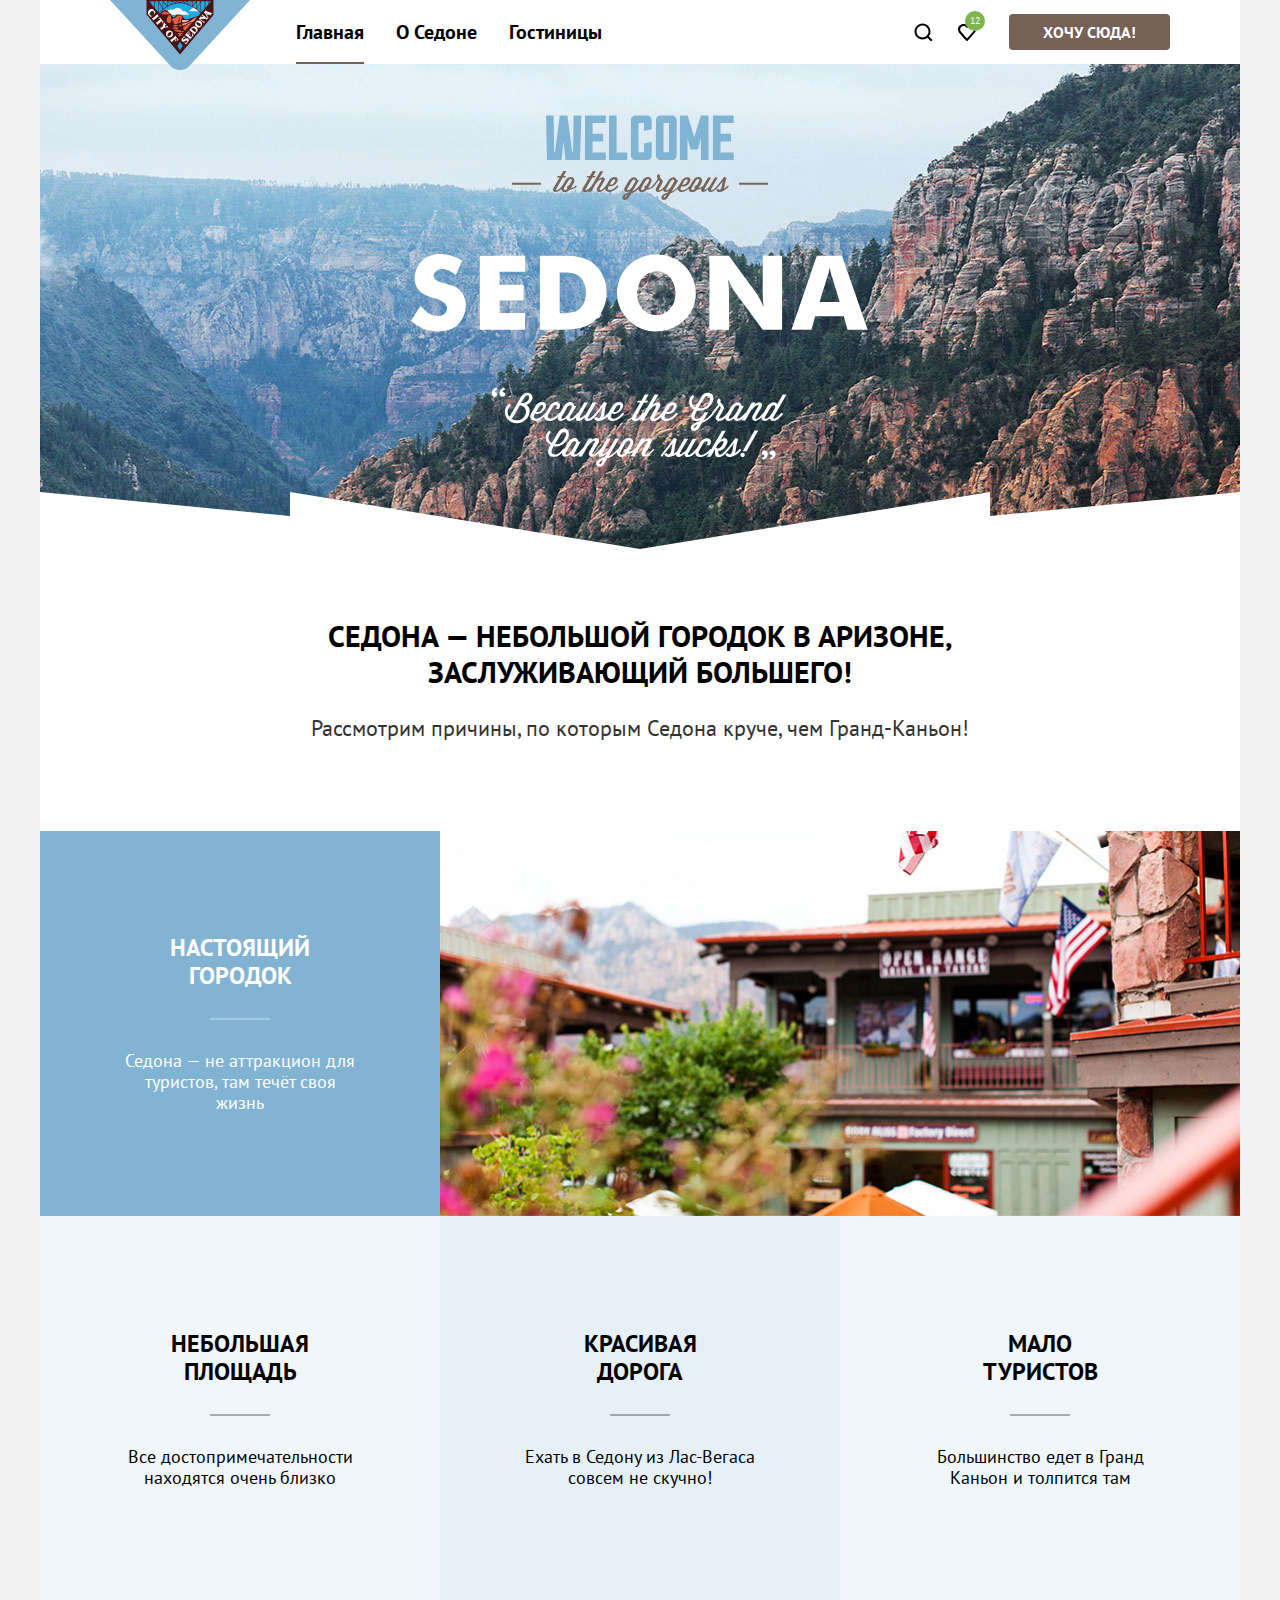
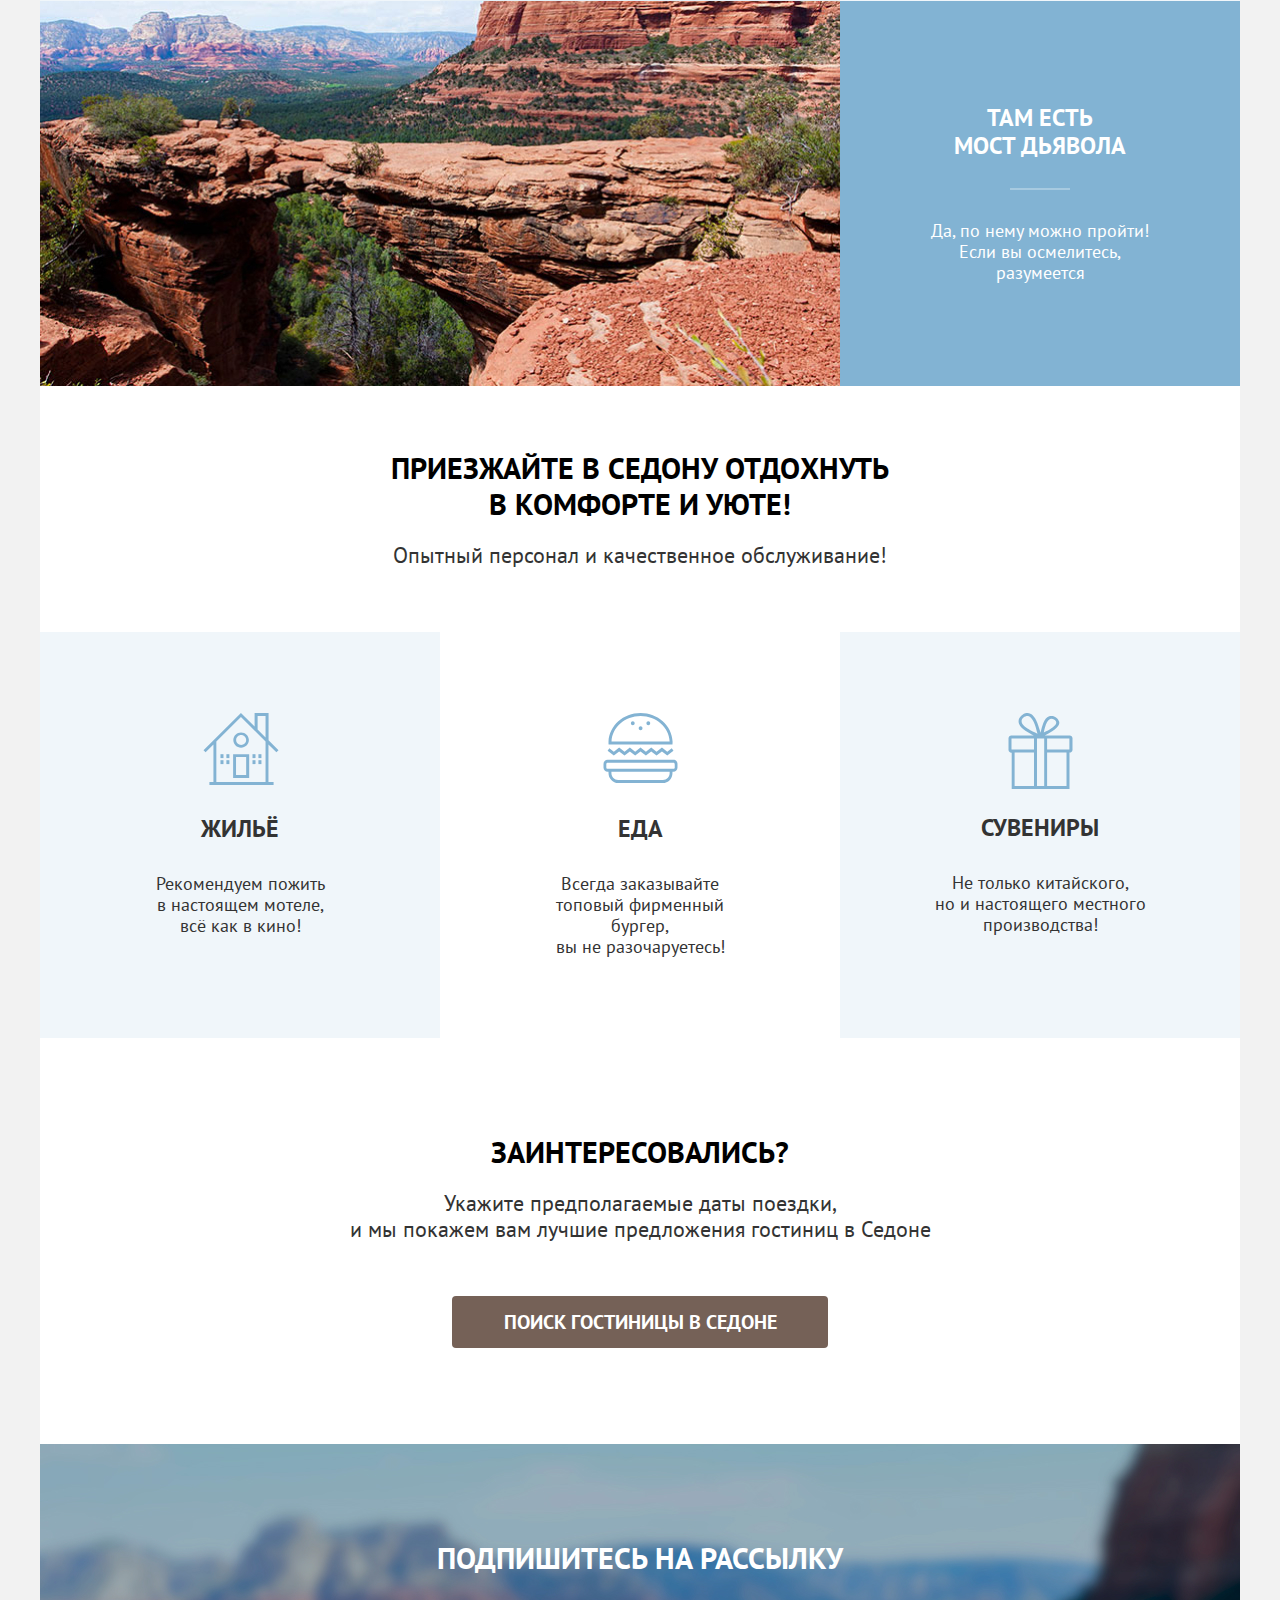
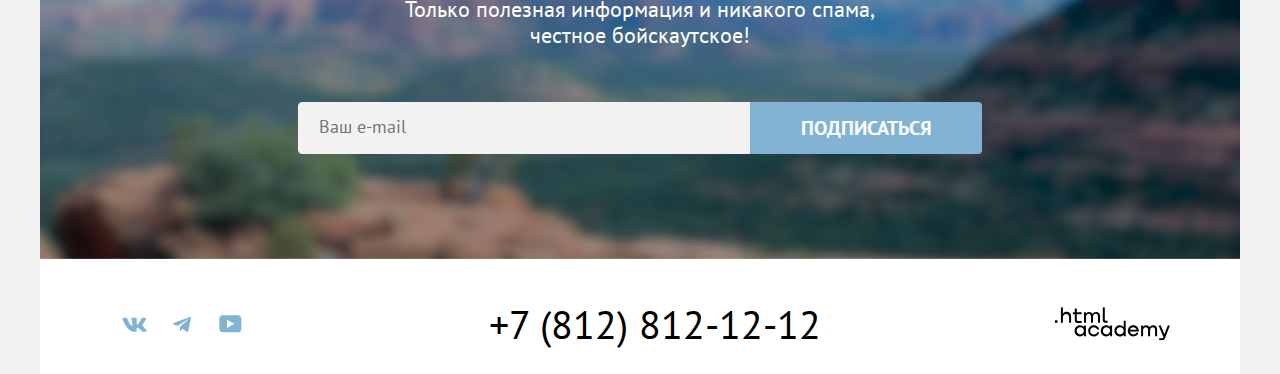
==== commit 13788923: "Merge pull request #2 from LizaPogotovko/master" ====
--- a/index.html
+++ b/index.html
@@ -3,16 +3,17 @@
   <head>
     <meta charset="utf-8">
     <title>HTML Academy: Седона</title>
-
     <link rel="stylesheet" href="styles/styles.css">
+    <link rel="icon" href="favicon.ico">
+    <link rel="icon" type="image/png" href="images/icons/favicon.png">
   </head>
   <body>
    <div class="page-container">
-      <!-- Шапка -->
+      <!-- Main header -->
       <header class="main-header" data-test="header">
         <div class="container">
           <nav class="navigation">
-          <a class="logo" href="#"><img src="images/logo-header.svg" alt="Логотип" width="140" height="70"></a>
+          <a class="logo logo-header" href="#"><img src="images/logo-header.svg" alt="Логотип" width="140" height="70"></a>
           <ul class="navigation-list">
             <li class="navigation-item">
               <a class="navigation-link navigation-link-current" href="#">Главная</a>
@@ -27,7 +28,7 @@
           <ul class="navigation-list navigation-user">
             <li class="navigation-item">
               <a class="navigation-link" href="#">
-               <svg class="navigation-icon" aria-hidden="true" focusable="false" width="20" height="20" viewBox="0 0 20 20" fill="none" xmlns="http://www.w3.org/2000/svg">
+               <svg class="navigation-icon" aria-hidden="true" focusable="false" width="20" height="20" viewBox="0 0 20 20" fill="none" xmlns="http://www.w3.org/2000/svg" role="img" aria-label="Поиск">
                 <path d="m19.5 18.008-3.7-3.68c1-1.292 1.7-2.983 1.7-4.872 0-4.376-3.6-7.956-8-7.956s-8 3.68-8 8.055c0 4.376 3.6 7.956 8 7.956 1.8 0 3.5-.597 4.9-1.69l3.7 3.679 1.4-1.492Zm-10-2.486c-3.3 0-6-2.685-6-5.967 0-3.282 2.7-5.967 6-5.967s6 2.685 6 5.967c0 3.282-2.7 5.967-6 5.967Z" fill="#000"/>
               </svg>
               <span class="visually-hidden">
@@ -36,35 +37,32 @@
               </a>
             </li>
             <li class="navigation-item">
-
               <a class="navigation-link" href="#">
-                <svg class="navigation-icon" aria-hidden="true" focusable="false" width="18" height="17" viewBox="0 0 18 17" fill="none" xmlns="http://www.w3.org/2000/svg">
+                <svg class="navigation-icon" aria-hidden="true" focusable="false" width="18" height="17" viewBox="0 0 18 17" fill="none" xmlns="http://www.w3.org/2000/svg" role="img" aria-label="Избранное">
                   <path d="M8.9 17C8.6 17 8.3 16.9 8.1 16.6C2.7 10.5 1.4 9.1 1.1 8.7C0.4 7.8 0 6.6 0 5.4C0 2.4 2.4 0 5.5 0C6.8 0 8 0.5 9 1.3C10 0.5 11.3 0 12.5 0C15.5 0 18 2.4 18 5.4C18 6.7 17.5 7.9 16.7 8.8L9.7 16.7C9.5 16.9 9.3 17 8.9 17ZM2.9 7.5C3.2 7.9 6.4 11.5 9 14.4L15.2 7.4C15.7 6.9 15.9 6.2 15.9 5.4C15.9 3.6 14.4 2.1 12.6 2.1C11.6 2.1 10.6 2.6 9.9 3.4C9.6 3.7 9.3 3.8 9 3.8C8.7 3.8 8.4 3.6 8.2 3.4C7.5 2.6 6.5 2.1 5.5 2.1C3.7 2.1 2.2 3.6 2.2 5.4C2.1 6.3 2.5 7 2.9 7.5C2.8 7.5 2.8 7.5 2.9 7.5Z" fill="black"/>
                   </svg>
                 <span class="visually-hidden">
                   Избранное
                 </span>
-                <div class="notification">
-                <span class="notification-count">12</span>
-                </div>
+                <div class="notification">12</div>
               </a>
             </li>
             <li class="navigation-item navigation-item-button">
-              <a class="navigation-button button button-primary" href="#">Хочу сюда!</a>
+              <a class="navigation-button button button-primary" href="modal.html">Хочу сюда!</a>
             </li>
           </ul>
           </nav>
         </div>
       </header>
-
+      <!-- Main -->
       <main class="main-index main-container" data-test="main">
           <h1 class="visually-hidden">Welcome to the gorgeous Sedona</h1>
-          <!-- Приветствие -->
+          <!-- Greeting -->
           <section class="hero" data-test="hero">
             <img class="hero-img" src="images/welcome.svg" alt="Welcome to the gorgeous Sedona" width="458" height="352" >
           </section>
-          <!-- Преимущества -->
-          <section class="advantages">
+         <!-- Advantages -->
+          <section class="advantages" data-test="advantages">
             <header class="advantages-header section-header">
               <h2 class="section-header-title title-h2 advantages-header-title">Седона — небольшой городок в Аризоне,<br>
                 заслуживающий большего!</h2>
@@ -72,7 +70,7 @@
             </header>
             <ul class="advantages-list">
               <li class="advantages-item advantages-item-w-image-left">
-                <img src="images/gallery/true-city.jpg" width="800" height="385" alt="Город Седона" class="the-sity-of-sedona">
+                <img src="images/gallery/true-city.jpg" width="800" height="385" alt="Город Седона">
                 <div class="advantages-card">
                   <h3 class="advantages-title title-h3">Настоящий<br> городок</h3>
                   <p class="advantages-description">Седона — не аттракцион для<br> туристов, там течёт своя<br> жизнь</p>
@@ -80,24 +78,24 @@
               </li>
               <li class="advantages-item advantages-item-light">
                 <div class="advantages-card">
-                  <h3 class="advantages-title title-h3">Небольшая<br> площадь</h3>
+                  <h3 class="advantages-title advantages-title-dark title-h3">Небольшая<br> площадь</h3>
                   <p class="advantages-description">Все достопримечательности<br> находятся очень близко</p>
                 </div>
               </li>
               <li class="advantages-item advantages-item-dark">
                 <div class="advantages-card">
-                  <h3 class="advantages-title title-h3">Красивая<br> дорога</h3>
+                  <h3 class="advantages-title advantages-title-dark title-h3">Красивая<br> дорога</h3>
                   <p class="advantages-description">Ехать в Седону из Лас-Вегаса совсем не скучно!</p>
                 </div>
               </li>
               <li class="advantages-item advantages-item-light">
                 <div class="advantages-card">
-                  <h3 class="advantages-title title-h3">Мало<br> туристов</h3>
+                  <h3 class="advantages-title advantages-title-dark title-h3">Мало<br> туристов</h3>
                   <p class="advantages-description">Большинство едет в Гранд<br> Каньон и толпится там</p>
                 </div>
               </li>
               <li class="advantages-item advantages-item-w-image-right">
-                <img src="images/gallery/devils-bridge.jpg" width="800" height="385" alt="Мост Дьявола" class="bridge">
+                <img src="images/gallery/devils-bridge.jpg" width="800" height="385" alt="Мост Дьявола">
                 <div class="advantages-card">
                   <h3 class="advantages-title title-h3">Там есть<br> мост дьявола</h3>
                   <p class="advantages-description">Да, по нему можно пройти!<br> Если вы осмелитесь,<br> разумеется</p>
@@ -105,9 +103,8 @@
               </li>
             </ul>
           </section>
-
-          <!-- Услуги -->
-          <section class="services">
+          <!-- Services -->
+          <section class="services" data-test="service">
             <header class="services-header section-header">
               <h2 class="section-header-title title-h2 services-header-title">Приезжайте в Седону отдохнуть<br> в комфорте и уюте!</h2>
               <p class="section-header-description services-header-description">Опытный персонал и качественное обслуживание!</p>
@@ -115,45 +112,21 @@
             <h2 class="visually-hidden">Услуги</h2>
             <ul class="services-list">
               <li class="services-item ">
-                <div class="services-container">
-                  <svg class="services-icon" width="76" height="72" viewBox="0 0 76 72" fill="none" xmlns="http://www.w3.org/2000/svg">
-                    <path d="M30.1185 65H46.1827V41.2H30.1185V65ZM33.0301 44.1H43.1707V62.1H33.0301V44.1Z" fill="#83B3D3"/>
-                    <path d="M73.3916 39.3L75.5 37.2L65.5602 27.3V0H51.6044V13.6L37.9498 0L0.5 37.2L2.60843 39.3L10.4398 31.5V69.1H6.42369V72H70.5803V69.1H65.4598V31.5L73.3916 39.3ZM62.5482 69.1H13.3514V28.5L37.9498 4.1L62.5482 28.5V69.1ZM62.5482 24.4L54.6165 16.5V2.9H62.5482V24.4Z" fill="#83B3D3"/>
-                    <path d="M30.3193 27.1C30.3193 31.4 33.8333 34.8 38.0502 34.8C42.3675 34.8 45.8815 31.3 45.8815 27.1C45.8815 22.8 42.3675 19.4 38.0502 19.4C33.8333 19.4 30.3193 22.8 30.3193 27.1ZM38.1506 22.1C40.8614 22.1 43.1707 24.3 43.1707 27C43.1707 29.7 40.9618 31.9 38.1506 31.9C35.4398 31.9 33.1305 29.7 33.1305 27C33.1305 24.3 35.3394 22.1 38.1506 22.1Z" fill="#83B3D3"/>
-                    <path d="M20.4799 41.2H17.4679V45.1H20.4799V41.2Z" fill="#83B3D3"/>
-                    <path d="M26.4036 41.2H23.3916V45.1H26.4036V41.2Z" fill="#83B3D3"/>
-                    <path d="M20.4799 47.2H17.4679V51.1H20.4799V47.2Z" fill="#83B3D3"/>
-                    <path d="M26.4036 47.2H23.3916V51.1H26.4036V47.2Z" fill="#83B3D3"/>
-                    <path d="M52.508 41.2H49.496V45.1H52.508V41.2Z" fill="#83B3D3"/>
-                    <path d="M58.4317 41.2H55.4197V45.1H58.4317V41.2Z" fill="#83B3D3"/>
-                    <path d="M52.508 47.2H49.496V51.1H52.508V47.2Z" fill="#83B3D3"/>
-                    <path d="M58.4317 47.2H55.4197V51.1H58.4317V47.2Z" fill="#83B3D3"/>
-                    </svg>
+                <div class="services-container services-housing">
                   <h3 class="services-title title-h3">Жильё</h3>
                   <p class="services-description">Рекомендуем пожить<br> в настоящем мотеле,<br>
                   всё как в кино!</p>
                 </div>
               </li>
               <li class="services-item">
-                <div class="services-container">
-                  <svg class="services-icon" width="75" height="70" viewBox="0 0 75 70" fill="none" xmlns="http://www.w3.org/2000/svg">
-                    <path d="M70.5757 46.7H4.6103C2.30452 46.7 0.5 48.6 0.5 51V54.5C0.5 56.9 2.40477 58.8 4.6103 58.8H5.51257V59.9C5.51257 65.4 9.82337 70 15.1367 70H59.8488C65.1621 70 69.4729 65.5 69.4729 59.9V58.8H70.3752C72.681 58.8 74.4855 56.9 74.4855 54.5V51C74.686 48.7 72.7812 46.7 70.5757 46.7ZM66.6659 59.9C66.6659 63.8 63.6583 66.9 59.949 66.9H15.1367C11.4274 66.9 8.41985 63.7 8.41985 59.9V58.8H66.6659V59.9ZM71.7787 54.5C71.7787 55.2 71.1772 55.8 70.5757 55.8H4.51005C3.80829 55.8 3.30704 55.2 3.30704 54.5V51C3.30704 50.3 3.90855 49.7 4.51005 49.7H70.4754C71.1772 49.7 71.6784 50.3 71.6784 51C71.7787 51 71.7787 54.5 71.7787 54.5Z" fill="#83B3D3"/>
-                    <path d="M16.1392 38.4L21.5528 42.5L26.8661 38.4L32.1794 42.5L37.4927 38.4L42.9063 42.5L48.2196 38.4L53.5329 42.5L58.9465 38.4L64.2598 42.5L70.4754 37.8L68.7711 35.3L64.2598 38.7L58.9465 34.6L53.5329 38.7L48.2196 34.6L42.9063 38.7L37.4927 34.6L32.1794 38.7L26.8661 34.6L21.5528 38.7L16.1392 34.6L10.8259 38.7L6.31458 35.3L4.6103 37.8L10.8259 42.5L16.1392 38.4Z" fill="#83B3D3"/>
-                    <path d="M8.52011 31.5H69.4729C69.4729 30.9 69.5732 30.3 69.5732 29.6C69.5732 29.2 69.5732 28.8 69.5732 28.4C68.8714 12.7 54.8362 0 37.593 0C20.2495 0 6.21432 12.7 5.51257 28.5C5.51257 28.9 5.51257 29.3 5.51257 29.7C5.51257 30.3 5.50815 30.9 5.6084 31.5H8.52011ZM37.593 3C53.2322 3 66.0644 14.3 66.6659 28.5H8.52011C9.12161 14.4 21.9538 3 37.593 3Z" fill="#83B3D3"/>
-                    <path d="M37.593 17.3C38.645 17.3 39.4978 16.4046 39.4978 15.3C39.4978 14.1954 38.645 13.3 37.593 13.3C36.541 13.3 35.6882 14.1954 35.6882 15.3C35.6882 16.4046 36.541 17.3 37.593 17.3Z" fill="#83B3D3"/>
-                    <path d="M29.7734 12.2C30.8254 12.2 31.6782 11.3046 31.6782 10.2C31.6782 9.09543 30.8254 8.2 29.7734 8.2C28.7214 8.2 27.8686 9.09543 27.8686 10.2C27.8686 11.3046 28.7214 12.2 29.7734 12.2Z" fill="#83B3D3"/>
-                    <path d="M45.3123 12.2C46.3643 12.2 47.2171 11.3046 47.2171 10.2C47.2171 9.09543 46.3643 8.2 45.3123 8.2C44.2604 8.2 43.4076 9.09543 43.4076 10.2C43.4076 11.3046 44.2604 12.2 45.3123 12.2Z" fill="#83B3D3"/>
-                    </svg>
+                <div class="services-container services-food">
                   <h3 class="services-title title-h3">Еда</h3>
                   <p class="services-description">Всегда заказывайте<br>
                     топовый фирменный бургер,<br> вы не разочаруетесь!</p>
                 </div>
               </li>
               <li class="services-item">
-                <div class="services-container">
-                  <svg class="services-icon" width="65" height="76" viewBox="0 0 65 76" fill="none" xmlns="http://www.w3.org/2000/svg">
-                    <path d="M61.6 22.4625H61.5H36.8C50.6 15.5576 51.7 11.1546 51.2 8.75288C50 4.75007 45.5 1.74797 41.2 3.34909C35.6 5.45056 34.1 13.7564 32.6 19.7606C30.6 13.6563 28.8 5.95091 24.4 2.04818C23.1 0.947407 21.3 -0.253434 18.6 0.0467764C14.6 0.447057 8.8 5.45056 11.1 11.0545C13.4 16.4583 20.8 19.8607 25.7 22.5626H3.7H3.4C1.8 22.5626 0.5 23.8635 0.5 25.4646V36.7725C0.5 38.3736 1.8 39.6745 3.4 39.6745H3.7V72.9979V75.3996V76H61.5V75.4996V72.9979V39.5745H61.6C63.2 39.5745 64.5 38.2736 64.5 36.6724V25.3645C64.5 23.7634 63.2 22.4625 61.6 22.4625ZM42.9 5.85084C45 5.55063 47.9 7.15176 48.2 9.05309C48.6 11.8551 44.8 14.3568 43.1 15.4576C40.6 17.1588 38.2 18.0594 35.8 19.5604C36.7 15.8579 38.3 6.55133 42.9 5.85084ZM20 15.8579C17.8 14.3568 13.5 11.4548 13.6 8.05239C13.7 4.44986 19.3 1.44776 22.4 4.14965C26.3 7.55203 28.1 15.2574 29.5 20.7613C26.3 19.2602 23.2 17.9593 20 15.8579ZM26 72.9979H6.6V39.5745H26V72.9979ZM26 36.4723H3.5V25.4646H26V36.4723ZM36.2 36.4723V39.4744V72.9979H29V39.5745V36.5724V25.5647H36.2V36.4723ZM58.5 72.9979H39.1V39.5745H58.5V72.9979ZM61.4 36.4723H39.1V25.4646H61.4V36.4723Z" fill="#83B3D3"/>
-                    </svg>
+                <div class="services-container services-souvenirs">
                   <h3 class="services-title title-h3">Сувениры</h3>
                   <p class="services-description">Не только китайского,<br>
                     но и настоящего местного<br> производства!</p>
@@ -161,56 +134,86 @@
               </li>
             </ul>
           </section>
-
-          <!-- Поиск гостиницы -->
+          <!-- Hotel search -->
           <section class="search" data-test="search">
             <div class="search-container">
               <h2 class="search-title title-h2">Заинтересовались?</h2>
               <p class="search-description">Укажите предполагаемые даты поездки,<br> и мы покажем вам лучшие предложения гостиниц в Седоне</p>
-              <a href="catalog.html" class="button search-button button-primary">Поиск гостиниц в седоне</a>
+              <a href="catalog.html" class="button search-button button-primary">Поиск гостиницы в седоне</a>
             </div>
           </section>
-
-          <!-- Обратная связь -->
+          <!-- Subscribe -->
           <section class="subscribe" data-test="subscribe">
             <div class="subscribe-container">
               <h2 class="subscribe-title title-h2">Подпишитесь на рассылку</h2>
               <p class="subscribe-description">Только полезная информация и никакого спама,<br> честное бойскаутское!</p>
               <form class="subscribe-form" action="https://echo.htmlacademy.ru/" method="post">
-                <input class="subscribe-email" type="email" name="subscribe-email" placeholder="Ваш e-mail">
+                <label class="subscribe-email">
+                <input class="subscribe-input" type="email" name="subscribe-email" placeholder="Ваш e-mail" required>
+                </label>
                 <button class="button subscribe-button button-secondary" type="submit">Подписаться</button>
               </form>
             </div>
           </section>
       </main>
-
+      <!-- Main footer -->
       <footer class="main-footer" data-test="footer">
         <div class="container footer-container">
-          <!-- Социальные сети -->
+          <!-- Socials -->
             <ul class="socials">
               <li class="socials-item">
-                <a class="socials-link social-vk" href="#">
+                <a class="socials-link social-vk" href="#" target="_blank" rel="noreferrer noopener">
+                  <svg class="social-icon" width="25" height="15" viewBox="0 0 25 15" fill="none" xmlns="http://www.w3.org/2000/svg" role="img" aria-label="Вконтакте">
+                    <path fill="currentColor" fill-rule="evenodd" clip-rule="evenodd" d="M24.1164 1.80445C24.2824 1.25845 24.1164 0.856445 23.3214 0.856445H20.6964C20.0284 0.856445 19.7204 1.20345 19.5534 1.58645C19.5534 1.58645 18.2184 4.78245 16.3274 6.85845C15.7154 7.46045 15.4374 7.65145 15.1034 7.65145C14.9364 7.65145 14.6854 7.46045 14.6854 6.91345V1.80445C14.6854 1.14845 14.5014 0.856445 13.9454 0.856445H9.81738C9.40038 0.856445 9.14938 1.16045 9.14938 1.44945C9.14938 2.07045 10.0954 2.21445 10.1924 3.96245V7.76045C10.1924 8.59345 10.0394 8.74444 9.70538 8.74444C8.81538 8.74444 6.65038 5.53345 5.36538 1.85945C5.11638 1.14445 4.86438 0.856445 4.19338 0.856445H1.56638C0.816382 0.856445 0.666382 1.20345 0.666382 1.58645C0.666382 2.26845 1.55638 5.65645 4.81138 10.1374C6.98138 13.1974 10.0364 14.8564 12.8194 14.8564C14.4884 14.8564 14.6944 14.4884 14.6944 13.8534V11.5404C14.6944 10.8034 14.8524 10.6564 15.3814 10.6564C15.7714 10.6564 16.4384 10.8484 17.9964 12.3234C19.7764 14.0724 20.0694 14.8564 21.0714 14.8564H23.6964C24.4464 14.8564 24.8224 14.4884 24.6064 13.7604C24.3684 13.0364 23.5184 11.9854 22.3914 10.7384C21.7794 10.0284 20.8614 9.26345 20.5824 8.88045C20.1934 8.38945 20.3044 8.17044 20.5824 7.73345C20.5824 7.73345 23.7824 3.30745 24.1154 1.80445H24.1164Z"/>
+                    </svg>
                   <span class="visually-hidden">Вконтакте</span>
                 </a>
               </li>
               <li class="socials-item">
-                <a class="socials-link social-tg" href="#">
+                <a class="socials-link social-tg" href="#" target="_blank" rel="noreferrer noopener">
+                  <svg class="social-icon" width="18" height="17" viewBox="0 0 18 17" fill="none" xmlns="http://www.w3.org/2000/svg" role="img" aria-label="Телеграм">
+                    <path fill="currentColor" d="M16.785 0.955705L0.840489 7.1042C-0.247661 7.54126 -0.241365 8.14828 0.640845 8.41897L4.73445 9.69597L14.2058 3.72014C14.6537 3.44766 15.0629 3.59424 14.7265 3.89281L7.05283 10.8183H7.05103L7.05283 10.8192L6.77045 15.0387C7.18413 15.0387 7.36669 14.8489 7.59871 14.625L9.58705 12.6915L13.7229 15.7464C14.4855 16.1664 15.0332 15.9506 15.2229 15.0405L17.9379 2.2453C18.2158 1.13107 17.5126 0.626562 16.785 0.955705Z"/>
+                    </svg>
                   <span class="visually-hidden">Телеграм</span>
                 </a>
               </li>
               <li class="socials-item">
-                <a class="socials-link social-youtube" href="#">
+                <a class="socials-link social-youtube" href="#" target="_blank" rel="noreferrer noopener">
+                    <svg class="social-icon" width="23" height="18" viewBox="0 0 23 18" fill="none"  xmlns="http://www.w3.org/2000/svg" role="img" aria-label="Youtube">
+                      <path fill="currentColor" d="M18.9402 0.356445H3.50738C1.64668 0.356445 0.333252 1.9502 0.333252 3.75645V13.8502C0.333252 15.7627 1.64668 17.3564 3.50738 17.3564H19.1591C20.8009 17.3564 22.3333 15.7627 22.3333 13.9564V3.75645C22.1143 1.9502 20.8009 0.356445 18.9402 0.356445ZM7.99494 12.8939V4.81894L15.3283 8.85645L7.99494 12.8939Z"/>
+                      </svg>
                   <span class="visually-hidden">Youtube</span>
                 </a>
               </li>
             </ul>
-          <!-- Контакт -->
+          <!-- Footer phone -->
           <address class="footer-phone">
             <a href="tel:+78128121212" class="footer-phone-link">+7 (812) 812-12-12</a>
           </address>
-
-          <!-- Лого футер -->
-            <a class="footer-logo" href="index.html"><img class="img-footer-logo" src="images/logo-footer.png" alt="Логотип академии." width="115" height="33"></a>
+          <!-- Logo footer -->
+            <a class="footer-logo" href="#" target="_blank" rel="noreferrer noopener">
+              <svg class="footer-logo-icon" width="115" height="34" viewBox="0 0 115 34" fill="none" xmlns="http://www.w3.org/2000/svg" role="img" aria-label="Логотип академии">
+                <g clip-path="url(#clip0_33515_1190)">
+                <path  d="M0 13.2564V15.8564H2.5V13.2564H0Z" />
+                <path d="M11.6 4.85645C10 4.85645 8.8 5.55645 8 6.55645H7.9V0.356445H5.9V15.8564H7.9V10.5564C7.9 8.45645 9.2 6.95645 11.2 6.95645C13 6.95645 14.1 8.35645 14.1 10.1564V15.8564H16.1V9.75644C16.2 6.75644 14.3 4.85645 11.6 4.85645Z" />
+                <path d="M26.6 5.15645H21.8V1.45645H19.8V5.25645H17.9V7.25645H19.8V13.2564C19.8 14.9564 20.8 15.9564 22.5 15.9564H26.6V13.9564H22.9C22.2 13.9564 21.8 13.5564 21.8 12.8564V7.15645H26.6V5.15645Z" />
+                <path d="M41.1 4.95645C39.5 4.95645 38.2 5.75644 37.6 7.05645H37.5C36.9 5.85645 35.7 4.95645 34.1 4.95645C32.7 4.95645 31.6 5.75645 31 6.75645H30.9V5.15645H29V15.7564H31V10.3564C31 8.35645 32 6.85645 33.6 6.85645C35.1 6.85645 36 7.85645 36 9.45645V15.7564H38V10.1564C38 7.75645 39.4 6.85645 40.6 6.85645C42.1 6.85645 43 7.85645 43 9.45645V15.7564H45V9.25644C45.1 6.75644 43.6 4.95645 41.1 4.95645Z" />
+                <path d="M47.8 13.0564C47.8 14.7564 48.8 15.7564 50.6 15.7564H52.6V13.7564H50.9C50.2 13.7564 49.8 13.3564 49.8 12.6564V0.356445H47.8V13.0564Z" />
+                <path d="M28.9 20.0564C28 18.9564 26.7 18.2564 25 18.2564C21.9 18.2564 19.6 20.5564 19.6 23.8564C19.6 27.1564 21.9 29.4564 25 29.4564C26.8 29.4564 28 28.6564 28.8 27.5564H28.9V29.1564H30.9V18.5564H28.9V20.0564ZM25.3 27.4564C23.1 27.4564 21.7 25.8564 21.7 23.8564C21.7 21.8564 23.1 20.2564 25.3 20.2564C27.5 20.2564 28.9 21.8564 28.9 23.8564C28.9 25.7564 27.5 27.4564 25.3 27.4564Z" />
+                <path d="M44.2 22.3564C43.7 19.9564 41.6 18.2564 38.8 18.2564C35.4 18.2564 33.2 20.7564 33.2 23.8564C33.2 26.9564 35.4 29.4564 38.8 29.4564C41.6 29.4564 43.7 27.6564 44.2 25.2564H42.1C41.7 26.5564 40.4 27.5564 38.8 27.5564C36.6 27.5564 35.2 25.9564 35.2 23.9564C35.2 21.9564 36.6 20.3564 38.8 20.3564C40.4 20.3564 41.6 21.3564 42.1 22.5564H44.2V22.3564Z" />
+                <path d="M55.1 20.0564C54.2 18.9564 52.9 18.2564 51.2 18.2564C48.1 18.2564 45.8 20.5564 45.8 23.8564C45.8 27.1564 48.1 29.4564 51.2 29.4564C53 29.4564 54.2 28.6564 55 27.5564H55.1V29.1564H57.1V18.5564H55.1V20.0564ZM51.5 27.4564C49.3 27.4564 47.9 25.8564 47.9 23.8564C47.9 21.8564 49.3 20.2564 51.5 20.2564C53.7 20.2564 55.1 21.8564 55.1 23.8564C55.1 25.7564 53.6 27.4564 51.5 27.4564Z" />
+                <path d="M68.7 20.1564C67.8 19.0564 66.5 18.2564 64.8 18.2564C61.7 18.2564 59.4 20.5564 59.4 23.8564C59.4 27.1564 61.6 29.4564 64.8 29.4564C66.5 29.4564 67.8 28.6564 68.6 27.6564H68.7V29.1564H70.7V13.7564H68.7V20.1564ZM65.1 27.4564C62.9 27.4564 61.5 25.8564 61.5 23.8564C61.5 21.8564 62.9 20.2564 65.1 20.2564C67.3 20.2564 68.7 21.8564 68.7 23.8564C68.6 25.8564 67.2 27.4564 65.1 27.4564Z" />
+                <path d="M78.3 18.2564C75 18.2564 72.8 20.7564 72.8 23.8564C72.8 26.8564 74.9 29.4564 78.3 29.4564C80.8 29.4564 82.8 28.1564 83.5 25.8564H81.4C80.9 26.8564 79.8 27.4564 78.4 27.4564C76.5 27.4564 75.1 26.1564 75 24.5564H83.8C84 20.9564 81.8 18.2564 78.3 18.2564ZM78.3 20.1564C80 20.1564 81.3 21.1564 81.6 22.7564H75.1C75.4 21.2564 76.6 20.1564 78.3 20.1564Z"/>
+                <path d="M98.2 18.2564C96.6 18.2564 95.3 19.0564 94.6 20.2564H94.5C93.9 19.0564 92.7 18.2564 91.1 18.2564C89.7 18.2564 88.6 18.9564 88 20.0564V18.5564H86.1V29.1564H88.1V23.7564C88.1 21.7564 89.1 20.3564 90.7 20.2564C92.2 20.2564 93.1 21.2564 93.1 22.8564V29.1564H95.1V23.5564C95.1 21.1564 96.5 20.2564 97.7 20.2564C99.2 20.2564 100.1 21.2564 100.1 22.8564V29.1564H102.1V22.6564C102.2 20.0564 100.7 18.2564 98.2 18.2564Z" />
+                <path d="M109.4 27.3564L105.8 18.4564H103.6L108.4 30.0564C108.1 30.9564 107.7 31.2564 106.7 31.2564H104.2V33.2564H106.7C108.5 33.2564 109.5 32.4564 110.2 30.6564L114.9 18.4564H112.8L109.4 27.3564Z" />
+                </g>
+                <defs>
+                <clipPath id="clip0_33515_1190">
+                <rect width="115" height="33" transform="translate(0 0.356445)"/>
+                </clipPath>
+                </defs>
+                </svg>
+            </a>
         </div>
       </footer>
     </div>
--- a/styles/styles.css
+++ b/styles/styles.css
@@ -7,7 +7,6 @@
   font-display: swap;
 }
 
-
 @font-face {
   font-family: "PT Sans";
   font-style: normal;
@@ -20,6 +19,34 @@
 *::before,
 *::after {
   box-sizing: border-box;
+}
+
+html {
+  height: 100%;
+}
+
+body{
+  margin: 0;
+  min-height: 100%;
+  font-family: "PT Sans", "Arial", sans-serif;
+  font-size: 18px;
+  line-height: 21px;
+  font-weight: 400;
+  color: #333333;
+  background-color: #F2F2F2;
+}
+
+.page-container {
+  display: flex;
+  flex-direction: column;
+  background-color: #ffffff;
+  max-width: 1200px;
+  margin: 0 auto;
+}
+
+.container {
+  width: 1060px;
+  margin: 0 auto;
 }
 
 .visually-hidden {
@@ -33,6 +60,7 @@
   overflow: hidden;
 }
 
+/* Buttons */
 .button {
   font-family: inherit;
   text-decoration: none;
@@ -55,22 +83,13 @@
   background-color: #756157;
 }
 
-.button-primary:hover {
+.button-primary:hover,
+ .button-primary:focus {
   background-color: #615048;
 }
 
-.button-primary:focus {
-  border: none;
-  background-color: #615048;
-}
-
 .button-primary:active {
-  background-color: #756157;
   color: #FFFFFF4D;
-}
-
-.button-primary:disabled {
-  background-color: #E5E5E5;
 }
 
 .button-secondary {
@@ -78,41 +97,29 @@
   background-color: #82B3D3;
 }
 
-.button-secondary:hover {
+.button-secondary:hover,
+ .button-secondary:focus {
   background-color: #68A2CA;
 }
 
-.button-secondary:focus {
-  background-color: #68A2CA;
-}
-
 .button-secondary:active {
-  background-color: #82B3D3;
   color: #FFFFFF4D;
 }
 
-.button-secondary:disabled {
+.active-button:hover,
+ .active-button:focus{
+  background-color: #6C9E42;
+}
+
+.active-button:active {
+  color: #FFFFFF4D;
+}
+
+.button:disabled :not(.button-reset) {
   background-color: #E5E5E5;
 }
 
-.active-button:hover {
-  background-color: #6C9E42;
-}
-
-.active-button:focus {
-  border: none;
-  background-color: #6C9E42;
-}
-
-.active-button:active {
-  background-color: #7DB54F;
-  color: #FFFFFF4D;
-}
-
-.active-button:disabled {
-  background-color: #E5E5E5;
-}
-
+/* Titles */
 .title-h1 {
   font-size: 60px;
   line-height: 78px;
@@ -135,37 +142,10 @@
   line-height: 28px;
   font-weight: 700;
   text-transform: uppercase;
-  margin: 0;
-}
-
-html {
-  height: 100%;
-}
-
-body{
-  margin: 0;
-  display: flex;
-  flex-direction: column;
-  min-height: 100%;
-  font-family: "PT Sans", "Arial", sans-serif;
-  font-size: 18px;
-  line-height: 21px;
-  font-weight: 400;
-  color: #333333;
-  background-color: #F2F2F2;
-}
-
-.page-container {
-  background-color: #ffffff;
-  max-width: 1200px;
-  margin: 0 auto;
-}
-
-.container {
-  width: 1060px;
-  margin: 0 auto;
-}
-
+  margin-top: 0;
+}
+
+/* Main-header */
 .main-header {
   color: #000000;
 }
@@ -174,12 +154,14 @@
   display: flex;
   gap: 30px;
   align-items: center;
+  justify-content: space-between;
 }
 
 .logo {
   align-self: flex-start;
   width: 140px;
   margin-bottom: -10px;
+  z-index: 2;
 }
 
 .navigation-list {
@@ -191,8 +173,19 @@
   align-items: center;
 }
 
-.navigation-user {
-  margin-left: auto;
+.navigation-list:not(.navigation-user) {
+  max-width: 592px;
+  flex-grow: 1;
+}
+
+.navigation-link:hover,
+.navigation-link:focus {
+  background-color: rgba(230, 230, 230, 1);
+}
+
+.navigation-link:active {
+  background-color: rgba(242, 242, 242, 1);
+  opacity: 30%;
 }
 
 .navigation-link {
@@ -240,6 +233,9 @@
 }
 
 .notification {
+  display: flex;
+  justify-content: center;
+  align-items: center;
   left: 20px;
   position: absolute;
   top: 11px;
@@ -254,16 +250,16 @@
   text-align: center;
 }
 
+/* Main */
 .main-index {
   background-color: #ffffff;
-  width: 1200px;
-  margin: 0 auto;
 }
 
 .main-container {
   flex-grow: 1;
 }
 
+/* Greeting */
 .hero-img {
   display: block;
   margin: 0 auto;
@@ -274,7 +270,7 @@
   background-image: url('../images/hero.jpg');
   background-repeat: no-repeat;
   background-size: 100% auto;
-  background-color: #ffffff;
+  background-color: rgba(230, 230, 230, 1);
   min-height: 485px;
   padding-top: 51px;
 }
@@ -283,17 +279,16 @@
   font-size: 22px;
   line-height: 26px;
   text-align: center;
-}
-
-/* Преимущества */
+  margin: 0;
+}
+
+/* Advantages */
+.advantages-header {
+  padding: 69px 250px 90px;
+}
 
 .advantages-header-title {
-  margin-top: 69px;
   margin-bottom: 25px;
-}
-
-.advantages-header-description {
-  margin-bottom: 90px;
 }
 
 .advantages-list {
@@ -307,6 +302,7 @@
 }
 
 .advantages-card {
+  min-width: 400px;
   min-height: 385px;
   display: flex;
   flex-direction: column;
@@ -316,12 +312,29 @@
 }
 
 .advantages-title {
+  position: relative;
   margin-bottom: 30px;
+  padding-bottom: 30px;
+}
+
+.advantages-title::before {
+  position: absolute;
+  width: 60px;
+  margin: auto;
+  right: 0;
+  bottom: 0;
+  left: 0;
+  height: 2px;
+  background-color: rgba(255, 255, 255, 0.3);
+  content: "";
+}
+
+.advantages-title-dark::before {
+  background-color: rgba(0, 0, 0, 0.3);
 }
 
 .advantages-description {
   margin: 0;
-  padding-top: 30px;
 }
 
 .advantages-item-w-image-left {
@@ -330,6 +343,7 @@
   width: 1200px;
   display: flex;
   flex-direction: row-reverse;
+  align-items: center;
 }
 
 .advantages-item-light {
@@ -349,16 +363,16 @@
   color: #ffffff;
   width: 1200px;
   display: flex;
-}
-
-/* Услуги */
+  align-items: center;
+}
+
+/* Services */
+.services-header {
+  padding: 64px 300px;
+}
+
 .services-header-title {
-  margin-top: 64px;
   margin-bottom: 20px;
-}
-
-.services-header-description {
-  margin-bottom: 64px;
 }
 
 .services-list {
@@ -402,8 +416,28 @@
   margin: 0;
 }
 
-/* Поиск гостиницы */
-
+.services-housing::before{
+  content: url('../images/icons/house.svg');
+  width: 75px;
+  height: 72px;
+  margin-bottom: 30px;
+}
+
+.services-food::before{
+  content: url('../images/icons/food.svg');
+  width: 75px;
+  height: 72px;
+  margin-bottom: 30px;
+}
+
+.services-souvenirs::before{
+  content: url('../images/icons/souvenirs.svg');
+  width: 64px;
+  height: 76px;
+  margin-bottom: 25px;
+}
+
+/* Hotel search */
 .search {
   text-align: center;
   display: flex;
@@ -420,10 +454,9 @@
 }
 
 .search-description {
-font-size: 22px;
-line-height: 26px;
-margin: 0;
-margin-bottom: 54px;
+  font-size: 22px;
+  line-height: 26px;
+  margin: 0 0 54px;
 }
 
 .search-button {
@@ -433,15 +466,14 @@
   min-height: 52px;
 }
 
-/* Обратная связь */
-
+/* Subscribe */
 .subscribe {
   background-image: url('../images/subscribe.jpg');
   background-repeat: no-repeat;
   text-align: center;
   color: #ffffff;
   background-size: 100% auto;
-  background-color: #83B3D333;
+  background-color: rgba(230, 230, 230, 1);
   display: flex;
   padding: 96px 258px 104px;
   min-height: 415px;
@@ -459,8 +491,7 @@
 .subscribe-description {
   font-size: 22px;
   line-height: 26px;
-  margin: 0;
-  margin-bottom: 54px;
+  margin: 0 0 54px;
 }
 
 .subscribe-form {
@@ -468,27 +499,35 @@
   justify-content: center;
 }
 
-.subscribe-email {
+.subscribe-input {
+  font-family: inherit;
   background-color: #F2F2F2;
   min-width: 452px;
+  min-height: 52px;
   padding: 14px 20px;
   border: 1px solid #F2F2F2;
   border-top-left-radius: 4px;
   border-bottom-left-radius: 4px;
 }
 
+.subscribe-input::placeholder {
+  font-family: inherit;
+  font-size: 18px;
+  line-height: 24px;
+}
+
 .subscribe-button {
   min-width: 232px;
+  min-height: 52px;
   border-top-left-radius: 0;
   border-bottom-left-radius: 0;
   font-size: 20px;
 }
 
-/* Футер */
-
+/* Main footer */
 .main-footer {
   margin: 0 auto;
-  padding: 40px 0 30px;
+  padding: 45px 0 30px;
   background-color: #ffffff;
 }
 
@@ -498,6 +537,7 @@
   align-items: center;
 }
 
+/* Socials */
 .socials {
   list-style: none;
   margin: 0;
@@ -507,29 +547,37 @@
 }
 
 .socials-link {
+  position: relative;
   display: block;
   background-color: #ffffff;
   background-repeat: no-repeat;
   background-position: center;
   min-width: 48px;
   min-height: 40px;
-}
-
-.social-vk {
-  background-image: url('../images/icons/vk.svg');
-  background-size: 24px 14px;
-}
-
-.social-tg {
-  background-image: url('../images/icons/tg.svg');
-  background-size: 18px 16px;
-}
-
-.social-youtube {
-  background-image: url('../images/icons/youtube.svg');
-  background-size: 22px 17px;
-}
-
+  color: rgba(131, 179, 211, 1);
+  cursor: pointer;
+}
+
+.socials-link:hover,
+.socials-link:focus {
+  color: rgba(104, 162, 202, 1);
+  z-index: 2;
+}
+
+.socials-link:active {
+  color: rgba(104, 162, 202, 0.3);
+}
+
+.social-icon {
+  position: absolute;
+  top: 0;
+  right: 0;
+  bottom: 0;
+  left: 0;
+  margin: auto;
+}
+
+/* Footer phone */
 .footer-phone {
   width: 720px;
   text-align: center;
@@ -544,11 +592,8 @@
   color: #000000;
 }
 
-.footer-phone-link:hover {
-  color: #756157;
-}
-
-.footer-phone-link:focus {
+.footer-phone-link:hover,
+.footer-phone-link:focus{
   color: #756157;
 }
 
@@ -556,18 +601,29 @@
   color: #7561574D;
 }
 
-.logo-footer-container {
-  width: 115;
-  align-self: center;
-}
-
-.img-footer-logo:hover {
-fill: #756157;
+/* Footer logo */
+.footer-logo {
+display: flex;
+justify-content: center;
+align-items: center;
+}
+
+.footer-logo-icon {
+  fill: #000000;
+}
+
+.footer-logo-icon:hover,
+.footer-logo-icon:focus {
+  fill: rgba(117, 97, 87, 1);
+}
+
+.footer-logo-icon:active {
+  fill: rgba(117, 97, 87, 0.3);
 }
 
 /* Каталог */
 
-/* Фильтр */
+/* Filter */
 .main-inner {
   width: 1200px;
   margin: 0 auto;
@@ -591,19 +647,22 @@
   margin: 0;
 }
 
+/* Breadcrumbs */
 .breadcrumbs {
   display: flex;
   list-style: none;
-  margin: 0;
+  margin: 0 0 40px;
   padding: 0;
-  margin-bottom: 40px;
 }
 
 .breadcrumbs-item:first-child {
-  padding-right: 28px;
   background-image: url('../images/icons/arrow-right.svg');
   background-repeat: no-repeat;
   background-position: center right 10px;
+}
+
+.breadcrumbs-item:not(last-child) {
+  padding-right: 28px;
 }
 
 .breadcrumbs-link {
@@ -624,6 +683,7 @@
   color: #FFFFFF4D;
 }
 
+/* Catalog filter */
 .catalog-filter {
   display: flex;
   gap: 70px;
@@ -637,8 +697,7 @@
 }
 
 .catalog-filter-item {
-  margin: 0;
-  margin-bottom: 16px;
+  margin: 0 0 16px;
 }
 
 .catalog-filter-item:last-child {
@@ -661,32 +720,24 @@
   font-size: 20px;
   line-height: 24px;
   font-weight: 700;
+  padding: 0;
   margin-bottom: 32px;
 }
 
+/* Checkbox */
 .checkbox {
   position: relative;
   display: block;
   padding-left: 36px;
+  cursor: pointer;
 }
 
 .checkbox:hover {
   opacity: 60%;
 }
 
-.checkbox:focus {
-  outline: 3px solid #83B3D3;
-}
-
 .checkbox:active {
   opacity: 30%;
-}
-
-.checkbox-input[type="checkbox"]:checked + .checkbox-mark {
-  position: absolute;
-  background-image: url('../images/icons/checkbox-selected.svg');
-  background-repeat: no-repeat;
-  background-position: center;
 }
 
 .checkbox-mark {
@@ -700,10 +751,14 @@
   background-color: #ffffff;
 }
 
-.checkbox-input {
-  position: absolute;
-  z-index: -1;
-  opacity: 0;
+.checkbox-input[type="checkbox"]:checked + .checkbox-mark {
+  background-image: url('../images/icons/checkbox-selected.svg');
+  background-repeat: no-repeat;
+  background-position: center;
+}
+
+.checkbox-input[type="checkbox"]:focus-visible + .checkbox-mark {
+  outline: 3px solid #83B3D3;
 }
 
 .checkbox-lable {
@@ -711,6 +766,7 @@
   line-height: 23px;
 }
 
+/* Radio */
 .radio-lable {
   font-size: 18px;
   line-height: 23px;
@@ -721,14 +777,11 @@
   position: relative;
   display: block;
   padding-left: 36px;
+  cursor: pointer;
 }
 
 .radio:hover {
   opacity: 60%;
-}
-
-.radio:focus {
-  outline: 3px solid #83B3D3;
 }
 
 .radio:active {
@@ -746,12 +799,6 @@
   background-color: #ffffff;
 }
 
-.radio-input {
-  position: absolute;
-  z-index: -1;
-  opacity: 0;
-}
-
 .radio-input[type="radio"]:checked + .radio-mark::before {
   position: absolute;
   top: 5px;
@@ -763,6 +810,10 @@
   content: "";
 }
 
+.radio-input[type="radio"]:focus-visible + .radio-mark {
+  outline: 3px solid #83B3D3;
+}
+
 .button-filter-choice {
   display: flex;
   flex-direction: column;
@@ -782,8 +833,7 @@
 
 .range-min {
   position: absolute;
-  color: #000000;
-  opacity: 30%;
+  color: rgba(0, 0, 0, 0.3);
   top: 10px;
   right: 20px;
   font-size: 18px;
@@ -807,8 +857,7 @@
 
 .range-max {
   position: absolute;
-  color: #000000;
-  opacity: 30%;
+  color: rgba(0, 0, 0, 0.3);
   top: 10px;
   right: 20px;
   font-size: 18px;
@@ -832,8 +881,7 @@
 .range-scale {
   position: relative;
   height: 4px;
-  background-color: #ffffff;
-  opacity: 30%;
+  background-color: rgba(255, 255, 255, 0.3);
   border-radius: 4px;
   margin-bottom: 8px;
 }
@@ -855,7 +903,7 @@
 }
 
 .range-handle:focus {
-outline: 3px solid #83B3D3;
+  border: 3px solid #83B3D3;
 }
 
 .range-handle:active {
@@ -864,7 +912,7 @@
 
 .handle-min {
   top: -8px;
-  left: 0.5px;
+  left: 0;
 }
 
 .handle-max {
@@ -893,7 +941,6 @@
 
 .button-reset:active {
   color: #FFFFFF4D;
-  border: none;
 }
 
 .button-reset:disabled {
@@ -909,27 +956,25 @@
 }
 
 
-/* Карточки */
-
+/* Cards*/
+/* Catalog header */
 .select-control {
+  font-family: inherit;
   font-size: 18px;
   line-height: 21px;
   min-width: 292px;
-  padding: 14px 20px;
+  padding: 12px 20px;
   border: 2px solid #E5E5E5;
   border-radius: 4px;
-  margin-right: 70px;
   appearance: none;
   background-image: url('../images/icons/arrow-down.svg');
   background-repeat: no-repeat;
   background-position: center right 20px;
-}
-
-.select-control:hover {
-  border: 2px solid #68A2CA;
-}
-
-.select-control:focus{
+  background-color: #ffffff;
+}
+
+.select-control:hover,
+.select-control:focus {
   border: 2px solid #68A2CA;
 }
 
@@ -940,15 +985,17 @@
 
 .catalog-header {
   display: flex;
-  margin-top: 50px;
-  margin-bottom: 40px;
+  padding-top: 50px;
+  padding-bottom: 40px;
+  gap: 70px;
 }
 
 .catalog-title {
- margin: 0;
- padding-top: 6px;
- padding-bottom: 6px;
- margin-right: 200px;
+  margin: 0;
+  padding-top: 6px;
+  padding-bottom: 6px;
+  flex-grow: 1;
+  text-align: left;
 }
 
 .cards-type {
@@ -971,32 +1018,25 @@
   border-radius: 4px;
 }
 
-.card-grid-toggle:hover {
+.card-grid-toggle:hover,
+.card-grid-toggle:active,
+.card-grid-toggle-dark {
   border: 2px solid #000000;
 }
 
 .card-grid-toggle:focus {
-  outline: 2px solid #68A2CA;
-}
-
-.card-grid-toggle:active {
-  border: 2px solid #000000;
-}
-
-.card-grid-toggle-dark{
-  border: 2px solid #000000;
+  border: 2px solid #68A2CA;
 }
 
 .type-icon {
   margin: auto;
 }
-
 
 .cards-list {
   display: grid;
   grid-template-columns: repeat(3, 340px);
   column-gap: 20px;
-  row-gap: 16px;
+  row-gap: 19px;
   list-style: none;
   padding: 0;
   margin: 0;
@@ -1047,7 +1087,7 @@
 .stars {
   min-width: 140px;
   min-height: 37px;
-  padding: 10px 0;
+  padding: 8px 0;
 }
 
 .card-rating {
@@ -1056,27 +1096,24 @@
   text-transform: uppercase;
   background-color: #F2F2F2;
   margin: 0;
-  padding: 8px 20px;
+  padding: 8px 16px;
   border-radius: 4px;
   align-self: center;
+  text-align: center;
 }
 
 .active-button {
   background-color: #7DB54F;
 }
 
-
-/* Пагинация */
+/* Pagination */
 .pagination {
-  background-color: #ffffff;
   list-style: none;
-  margin: 0;
-  padding: 0;
-  display: flex;
+  margin: 40px 0 60px;
+  padding: 40px 0 0;
+  display: flex;
+  flex-wrap: wrap;
   gap: 8px;
-  padding-top: 40px;
-  margin-top: 40px;
-  margin-bottom: 60px;
   border-top: 1px solid #E6E6E6;
 }
 
@@ -1095,10 +1132,7 @@
   text-align: center;
 }
 
-.pagination-link:hover {
-  background-color: #68A2CA;
-}
-
+.pagination-link:hover,
 .pagination-link:focus {
   background-color: #68A2CA;
 }
@@ -1113,10 +1147,7 @@
   background-color: #F2F2F2;
 }
 
-.pagination-current:hover {
-  background-color: #F2F2F2;
-}
-
+.pagination-current:hover,
 .pagination-current:focus {
   background-color: #F2F2F2;
 }
@@ -1131,10 +1162,7 @@
   background-color: #ffffff;
 }
 
-.pagination-other:hover {
-  background-color: #ffffff;
-}
-
+.pagination-other:hover,
 .pagination-other:focus {
   background-color: #ffffff;
 }
@@ -1144,8 +1172,7 @@
   color: #000000;
 }
 
-/* Обратная связь */
-
+/* Subscribe */
 .subscribe-catalog {
   background-color: #ffffff;
   color: #000000;
@@ -1154,4 +1181,295 @@
 
 .catalog-subscribe-title {
   color: #000000;
-}
+  margin-bottom: 20px;
+}
+
+
+/* Modal */
+.modal-container {
+  position: fixed;
+  top: 0;
+  left: 0;
+  display: flex;
+  width: 100%;
+  height: 100%;
+  background-color: rgba(242, 242, 242, 0.8);
+  z-index: 3;
+}
+
+.modal {
+  position: relative;
+  width: 717px;
+  margin: auto;
+  background-color: rgba(255, 255, 255, 1);
+  padding: 64px 70px;
+  border-radius: 30px;
+  box-shadow: rgba(0, 0, 0, 0.15);
+}
+
+.modal-close-button {
+  position: absolute;
+  padding: 0;
+  top: 64px;
+  right: 52px;
+  width: 52px;
+  height: 52px;
+  background-color: rgba(242, 242, 242, 1);
+  border: none;
+  border-radius: 50%;
+  cursor: pointer;
+}
+
+.modal-close-button:hover {
+  background-color: rgba(230, 230, 230, 1);
+}
+
+.modal-close-button:focus {
+  background-color: rgba(230, 230, 230, 1);
+  border: 3px solid rgba(131, 179, 211, 1);
+}
+
+.modal-close-button:active,
+.close-icon:active {
+  opacity: 30%;
+}
+
+.close-icon {
+  display: block;
+  margin: auto;
+}
+
+.modal-title {
+  text-align: left;
+  margin-bottom: 64px;
+}
+
+.field-group {
+  display: flex;
+  justify-content: space-between;
+  flex-wrap: wrap;
+  margin: 0 0 48px;
+}
+
+.departure-input,
+.check-in-input {
+  width: 440px;
+  min-height: 48px;
+  padding: 12px 14px 12px 20px;
+  font-family: "PT Sans", "Arial", sans-serif;
+  font-size: 18px;
+  line-height: 24px;
+  font-weight: 700;
+  color: #000000;
+  border-radius: 4px;
+  background-color: rgba(242, 242, 242, 1);
+  background-image: url('../images/icons/calendar.svg');
+  background-repeat: no-repeat;
+  background-position:  center right 22px;
+  border: none;
+}
+
+.field-group-input:hover,
+.counter-button:hover,
+.field-group-input:focus,
+.counter-button:focus {
+  background-color: rgba(230, 230, 230, 1);
+  color: rgba(0, 0, 0, 0.6);
+}
+
+.field-group-input:focus {
+  outline: 3px solid rgba(131, 179, 211, 1);
+}
+
+.adults-input:focus,
+.children-input:focus {
+  border: 3px solid rgba(131, 179, 211, 1);
+  outline: none;
+}
+
+.form-warning {
+  position: absolute;
+  left: 0;
+  bottom: 0;
+  width: 100%;
+  font-size: 16px;
+  line-height: 21px;
+  padding: 4px 20px 0;
+  transform: translateY(100%);
+}
+
+.form-warning-error {
+  color: rgba(255, 87, 87, 1);
+}
+
+.field-group-content {
+  position: relative;
+  display: flex;
+  flex-direction: column;
+}
+
+.guests {
+  display: flex;
+  justify-content: space-between;
+}
+
+.field-guests {
+  display: flex;
+  flex-wrap: wrap;
+  gap: 46px;
+}
+
+.label-input {
+  font-family: "PT Sans", "Arial", sans-serif;
+  font-size: 20px;
+  line-height: 24px;
+  font-weight: 700;
+  color: #000000;
+  padding: 12px 0;
+}
+
+.field-guest-content {
+  display: flex;
+  position: relative;
+}
+
+.adults-input,
+.children-input {
+  width: 31px;
+  height: 48px;
+  padding: 14px 3px;
+  text-align: center;
+  background-color: rgba(242, 242, 242, 1);
+  color: #000000;
+  font-family: "PT Sans", "Arial", sans-serif;
+  font-size: 18px;
+  line-height: 20px;
+  font-weight: 700;
+  border: none;
+}
+
+.adults-input[type='number'],
+.children-input[type='number'] {
+  -moz-appearance: textfield;
+}
+
+input::-webkit-outer-spin-button,
+input::-webkit-inner-spin-button {
+  -webkit-appearance: none;
+  appearance: none;
+}
+
+.counter-button {
+  width: 40px;
+  height: 48px;
+  border: none;
+  background-color: rgba(242, 242, 242, 1);
+  cursor: pointer;
+  color: rgba(117, 97, 87, 0.3);
+}
+
+.icon-minus {
+  top: 0;
+  right: 0;
+  left: 0;
+  bottom: 0;
+  margin: auto;
+}
+
+.icon-plus {
+  top: 0;
+  right: 0;
+  left: 0;
+  bottom: 0;
+  margin: auto;
+}
+
+.button-minus {
+  border-top-left-radius: 4px;
+  border-bottom-left-radius: 4px;
+}
+
+.button-plus {
+  border-top-right-radius: 4px;
+  border-bottom-right-radius: 4px;
+}
+
+.counter-button:hover{
+  color: rgba(0, 0, 0, 1);
+}
+
+.counter-button:focus {
+  border: 3px solid rgba(130, 179, 211, 1);
+  border-radius: 4px;
+  z-index: 2;
+  color: rgba(0, 0, 0, 1);
+}
+
+.counter-button:active {
+ color: rgba(0, 0, 0, 0.2);
+}
+
+/* Tooltip */
+.tooltip {
+  margin-left: 10px;
+  position: relative;
+}
+
+.tooltip-button {
+  display: block;
+  background-color: rgba(131, 179, 211, 1);
+  width: 26px;
+  height: 26px;
+  padding: 7px 12px;
+  border-radius: 50%;
+  border: none;
+  cursor: pointer;
+}
+
+.tooltip-text {
+  background-color: rgba(51, 51, 51, 1);
+  border-radius: 10px;
+  width: 256px;
+  margin-top: 13px;
+  color: rgba(255, 255, 255, 1);
+  font-weight: 400;
+  font-size: 16px;
+  line-height: 20px;
+  padding: 20px 18px 23px 22px;
+  position: absolute;
+  top: 100%;
+  left: 50%;
+  transform: translateX(-50%);
+  z-index: 1;
+  display: none;
+}
+
+.tooltip-button:hover + .tooltip-text,
+.tooltip-button:focus + .tooltip-text {
+  display: block;
+}
+
+.tooltip-text::after {
+  content:'';
+  background-image: url("../images/icons/tooltip-arrow.svg");
+  width: 19px;
+  height: 9px;
+  position:absolute;
+  bottom: 100%;
+  left:0;
+  right:0;
+  margin-left: auto;
+  margin-right: auto;
+}
+
+.children {
+  display: flex;
+}
+
+.appointment-submit {
+  width: 577px;
+  height: 60px;
+  border-radius: 10px;
+  font-size: 20px;
+  line-height: 24px;
+}
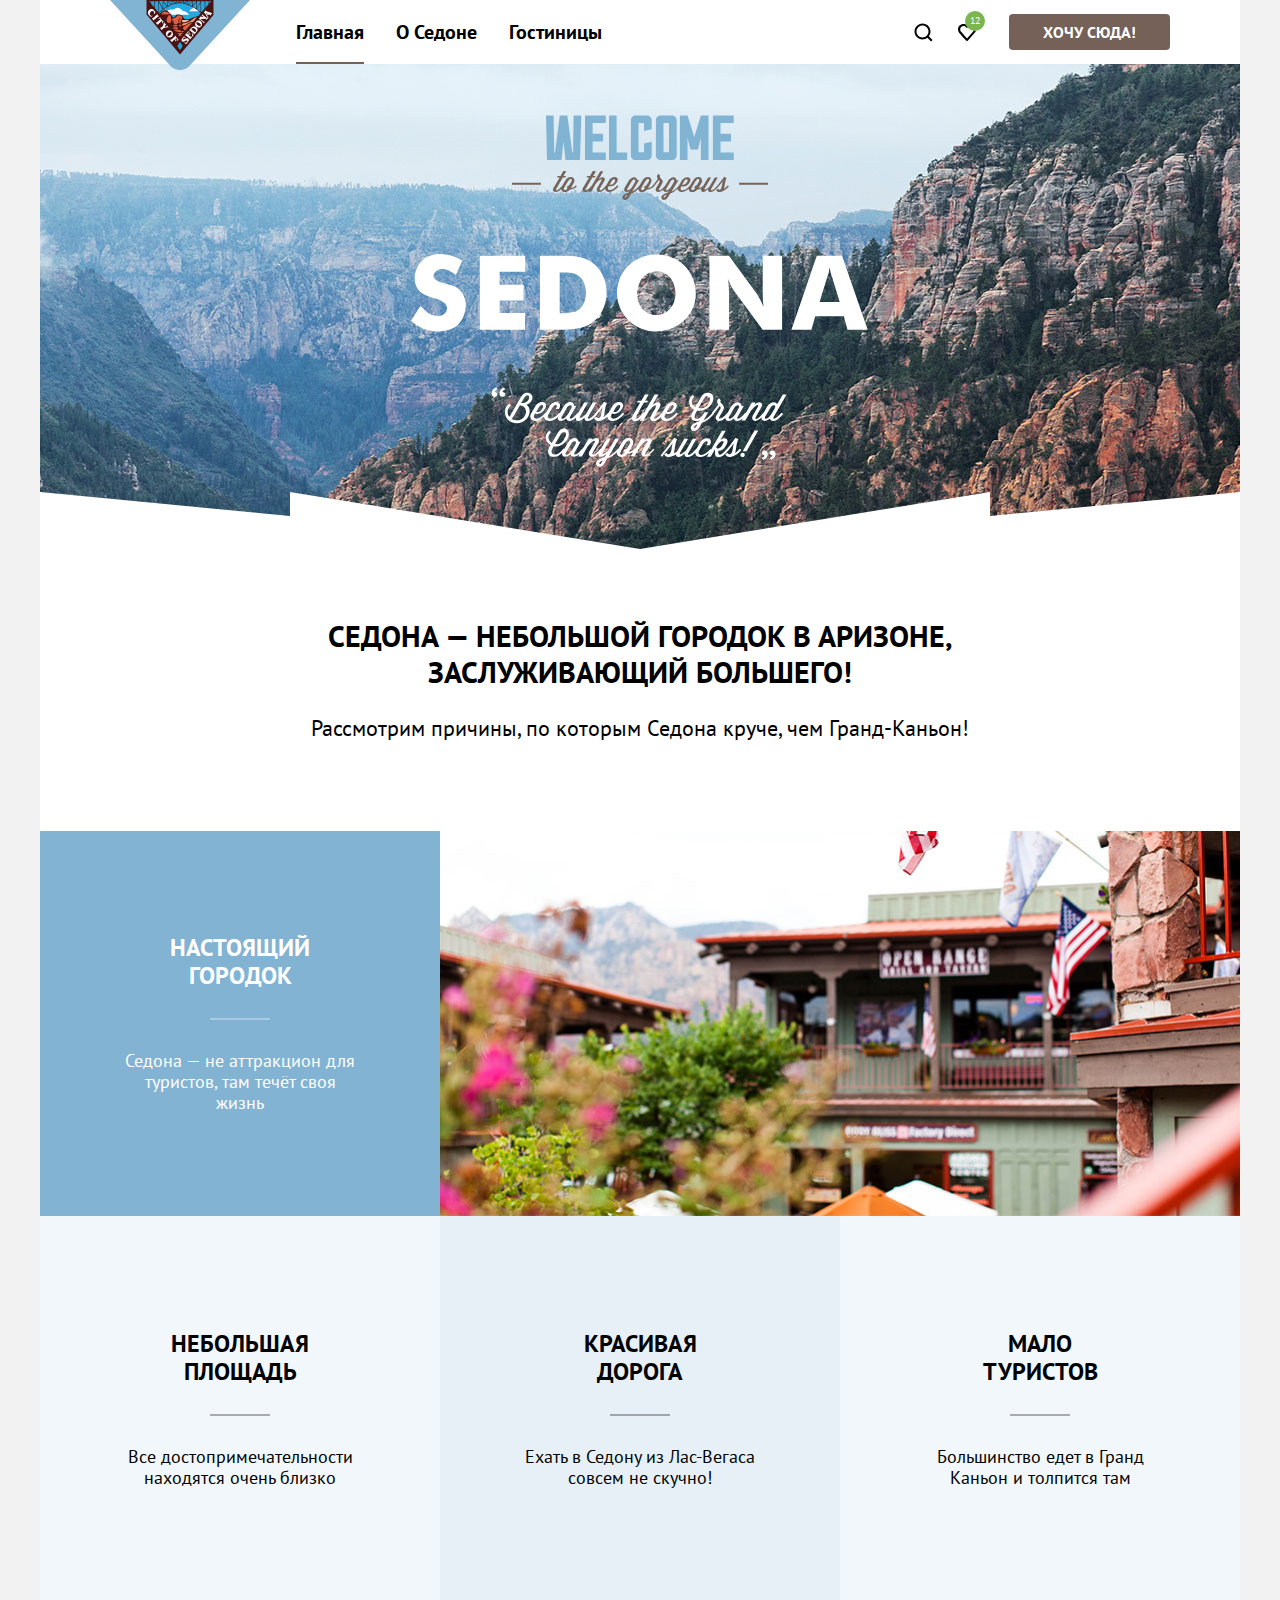
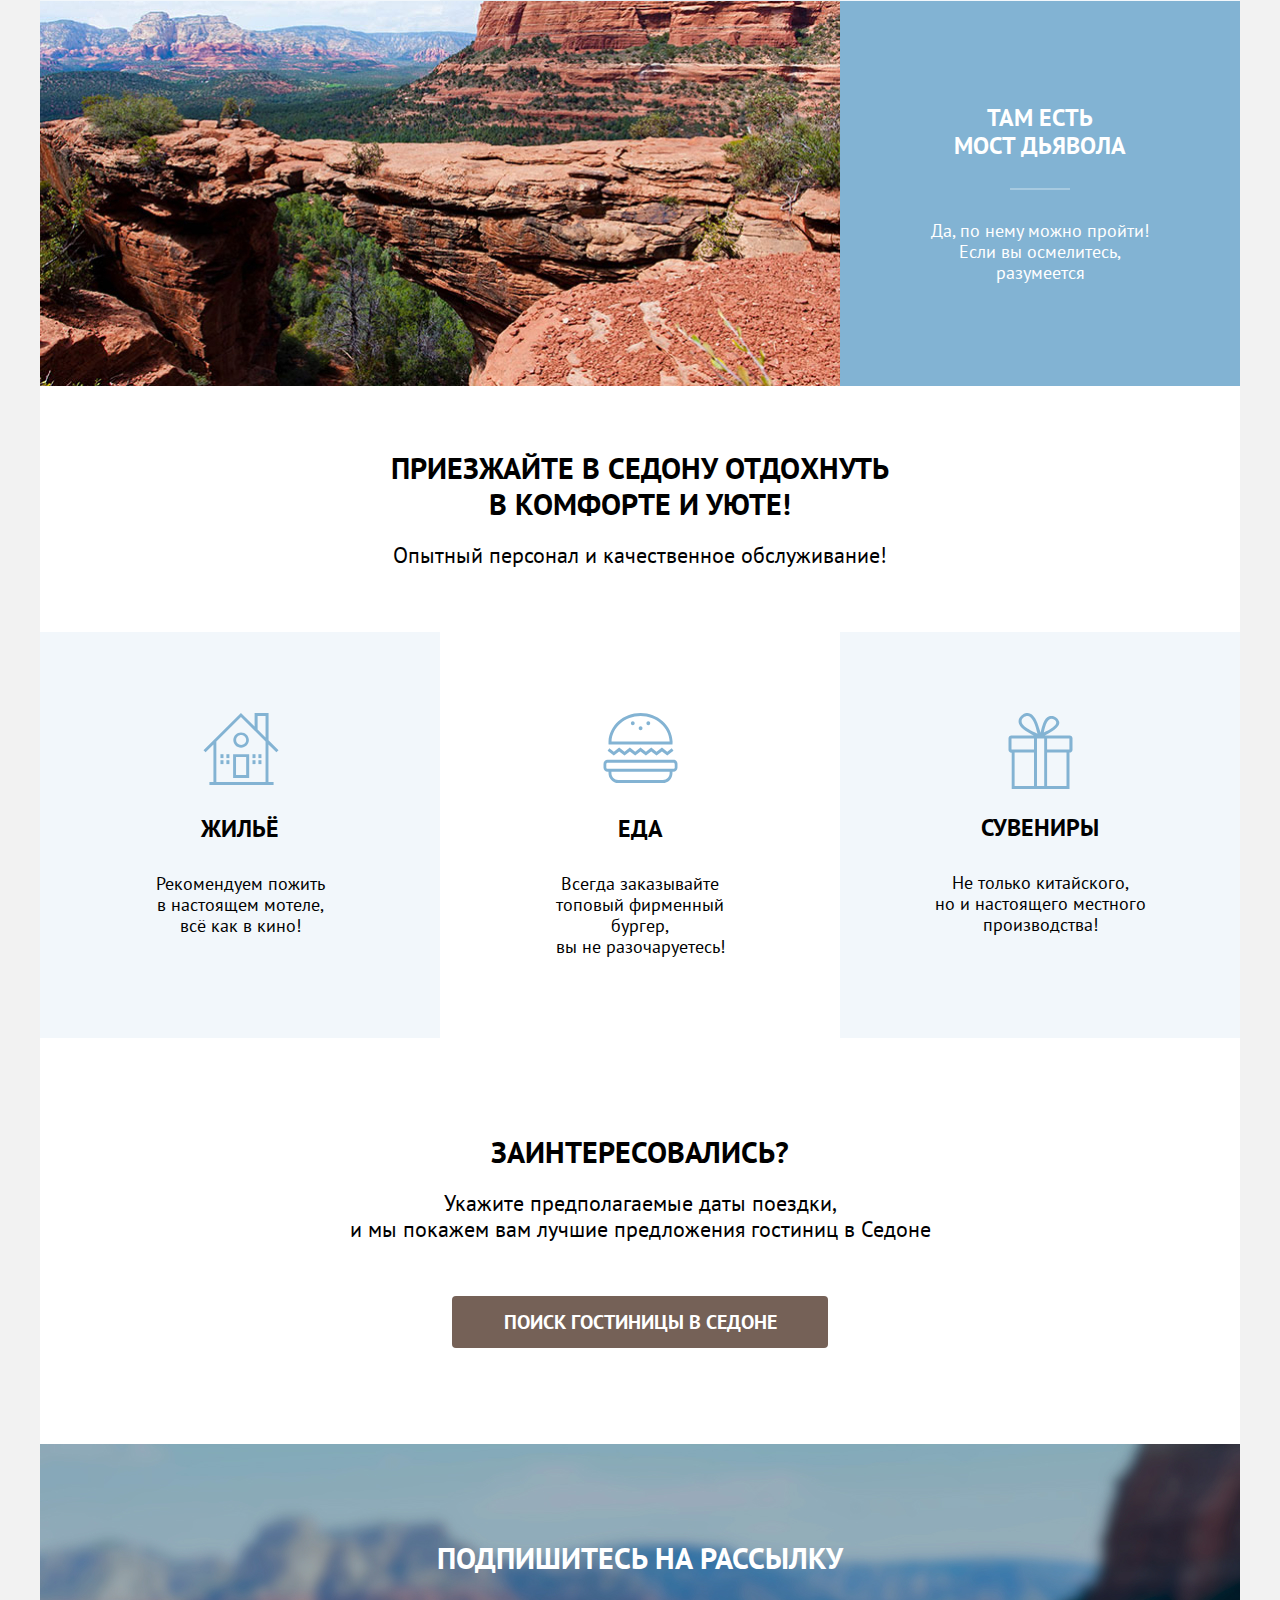
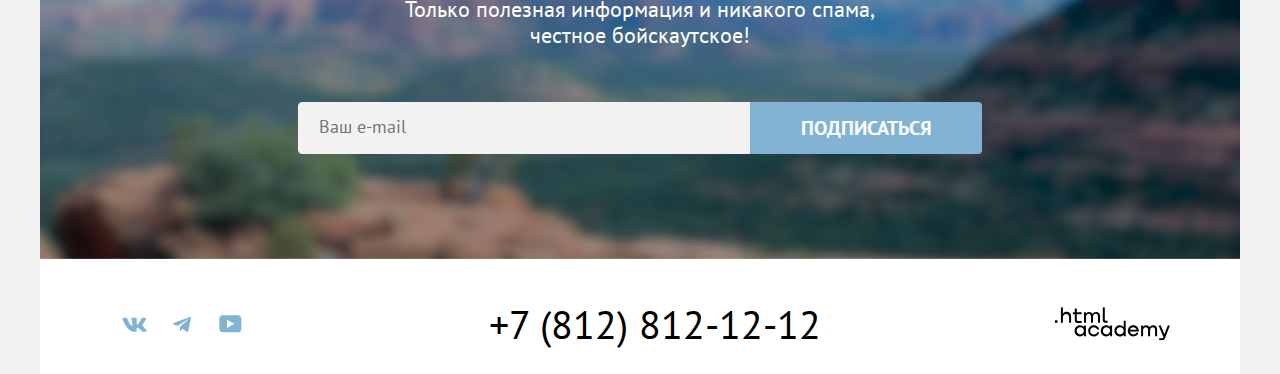
==== commit 4add79bc: "Add files via upload" ====
--- a/index.html
+++ b/index.html
@@ -27,8 +27,8 @@
           </ul>
           <ul class="navigation-list navigation-user">
             <li class="navigation-item">
-              <a class="navigation-link" href="#">
-               <svg class="navigation-icon" aria-hidden="true" focusable="false" width="20" height="20" viewBox="0 0 20 20" fill="none" xmlns="http://www.w3.org/2000/svg" role="img" aria-label="Поиск">
+              <a class="navigation-link" href="#" aria-label="Поиск">
+               <svg class="navigation-icon" aria-hidden="true" focusable="false" width="20" height="20" viewBox="0 0 20 20" fill="none" xmlns="http://www.w3.org/2000/svg" role="img">
                 <path d="m19.5 18.008-3.7-3.68c1-1.292 1.7-2.983 1.7-4.872 0-4.376-3.6-7.956-8-7.956s-8 3.68-8 8.055c0 4.376 3.6 7.956 8 7.956 1.8 0 3.5-.597 4.9-1.69l3.7 3.679 1.4-1.492Zm-10-2.486c-3.3 0-6-2.685-6-5.967 0-3.282 2.7-5.967 6-5.967s6 2.685 6 5.967c0 3.282-2.7 5.967-6 5.967Z" fill="#000"/>
               </svg>
               <span class="visually-hidden">
@@ -37,8 +37,8 @@
               </a>
             </li>
             <li class="navigation-item">
-              <a class="navigation-link" href="#">
-                <svg class="navigation-icon" aria-hidden="true" focusable="false" width="18" height="17" viewBox="0 0 18 17" fill="none" xmlns="http://www.w3.org/2000/svg" role="img" aria-label="Избранное">
+              <a class="navigation-link" href="#" aria-label="Избранное">
+                <svg class="navigation-icon" aria-hidden="true" focusable="false" width="18" height="17" viewBox="0 0 18 17" fill="none" xmlns="http://www.w3.org/2000/svg" role="img">
                   <path d="M8.9 17C8.6 17 8.3 16.9 8.1 16.6C2.7 10.5 1.4 9.1 1.1 8.7C0.4 7.8 0 6.6 0 5.4C0 2.4 2.4 0 5.5 0C6.8 0 8 0.5 9 1.3C10 0.5 11.3 0 12.5 0C15.5 0 18 2.4 18 5.4C18 6.7 17.5 7.9 16.7 8.8L9.7 16.7C9.5 16.9 9.3 17 8.9 17ZM2.9 7.5C3.2 7.9 6.4 11.5 9 14.4L15.2 7.4C15.7 6.9 15.9 6.2 15.9 5.4C15.9 3.6 14.4 2.1 12.6 2.1C11.6 2.1 10.6 2.6 9.9 3.4C9.6 3.7 9.3 3.8 9 3.8C8.7 3.8 8.4 3.6 8.2 3.4C7.5 2.6 6.5 2.1 5.5 2.1C3.7 2.1 2.2 3.6 2.2 5.4C2.1 6.3 2.5 7 2.9 7.5C2.8 7.5 2.8 7.5 2.9 7.5Z" fill="black"/>
                   </svg>
                 <span class="visually-hidden">
@@ -56,15 +56,15 @@
       </header>
       <!-- Main -->
       <main class="main-index main-container" data-test="main">
-          <h1 class="visually-hidden">Welcome to the gorgeous Sedona</h1>
           <!-- Greeting -->
           <section class="hero" data-test="hero">
+            <h1 class="visually-hidden">Welcome to the gorgeous Sedona</h1>
             <img class="hero-img" src="images/welcome.svg" alt="Welcome to the gorgeous Sedona" width="458" height="352" >
           </section>
          <!-- Advantages -->
           <section class="advantages" data-test="advantages">
             <header class="advantages-header section-header">
-              <h2 class="section-header-title title-h2 advantages-header-title">Седона — небольшой городок в Аризоне,<br>
+              <h2 class="section-header-title title-secondary advantages-header-title">Седона — небольшой городок в Аризоне,<br>
                 заслуживающий большего!</h2>
               <p class="section-header-description advantages-header-description">Рассмотрим причины, по которым Седона круче, чем Гранд-Каньон!</p>
             </header>
@@ -72,32 +72,32 @@
               <li class="advantages-item advantages-item-w-image-left">
                 <img src="images/gallery/true-city.jpg" width="800" height="385" alt="Город Седона">
                 <div class="advantages-card">
-                  <h3 class="advantages-title title-h3">Настоящий<br> городок</h3>
+                  <h3 class="advantages-title title-tertiary">Настоящий<br> городок</h3>
                   <p class="advantages-description">Седона — не аттракцион для<br> туристов, там течёт своя<br> жизнь</p>
                 </div>
               </li>
               <li class="advantages-item advantages-item-light">
                 <div class="advantages-card">
-                  <h3 class="advantages-title advantages-title-dark title-h3">Небольшая<br> площадь</h3>
+                  <h3 class="advantages-title advantages-title-dark title-tertiary">Небольшая<br> площадь</h3>
                   <p class="advantages-description">Все достопримечательности<br> находятся очень близко</p>
                 </div>
               </li>
               <li class="advantages-item advantages-item-dark">
                 <div class="advantages-card">
-                  <h3 class="advantages-title advantages-title-dark title-h3">Красивая<br> дорога</h3>
+                  <h3 class="advantages-title advantages-title-dark title-tertiary">Красивая<br> дорога</h3>
                   <p class="advantages-description">Ехать в Седону из Лас-Вегаса совсем не скучно!</p>
                 </div>
               </li>
               <li class="advantages-item advantages-item-light">
                 <div class="advantages-card">
-                  <h3 class="advantages-title advantages-title-dark title-h3">Мало<br> туристов</h3>
+                  <h3 class="advantages-title advantages-title-dark title-tertiary">Мало<br> туристов</h3>
                   <p class="advantages-description">Большинство едет в Гранд<br> Каньон и толпится там</p>
                 </div>
               </li>
               <li class="advantages-item advantages-item-w-image-right">
                 <img src="images/gallery/devils-bridge.jpg" width="800" height="385" alt="Мост Дьявола">
                 <div class="advantages-card">
-                  <h3 class="advantages-title title-h3">Там есть<br> мост дьявола</h3>
+                  <h3 class="advantages-title title-tertiary">Там есть<br> мост дьявола</h3>
                   <p class="advantages-description">Да, по нему можно пройти!<br> Если вы осмелитесь,<br> разумеется</p>
                 </div>
               </li>
@@ -106,28 +106,28 @@
           <!-- Services -->
           <section class="services" data-test="service">
             <header class="services-header section-header">
-              <h2 class="section-header-title title-h2 services-header-title">Приезжайте в Седону отдохнуть<br> в комфорте и уюте!</h2>
+              <h2 class="section-header-title title-secondary services-header-title">Приезжайте в Седону отдохнуть<br> в комфорте и уюте!</h2>
               <p class="section-header-description services-header-description">Опытный персонал и качественное обслуживание!</p>
             </header>
             <h2 class="visually-hidden">Услуги</h2>
             <ul class="services-list">
               <li class="services-item ">
                 <div class="services-container services-housing">
-                  <h3 class="services-title title-h3">Жильё</h3>
+                  <h3 class="services-title title-tertiary">Жильё</h3>
                   <p class="services-description">Рекомендуем пожить<br> в настоящем мотеле,<br>
                   всё как в кино!</p>
                 </div>
               </li>
               <li class="services-item">
                 <div class="services-container services-food">
-                  <h3 class="services-title title-h3">Еда</h3>
+                  <h3 class="services-title title-tertiary">Еда</h3>
                   <p class="services-description">Всегда заказывайте<br>
                     топовый фирменный бургер,<br> вы не разочаруетесь!</p>
                 </div>
               </li>
               <li class="services-item">
                 <div class="services-container services-souvenirs">
-                  <h3 class="services-title title-h3">Сувениры</h3>
+                  <h3 class="services-title title-tertiary">Сувениры</h3>
                   <p class="services-description">Не только китайского,<br>
                     но и настоящего местного<br> производства!</p>
                 </div>
@@ -137,7 +137,7 @@
           <!-- Hotel search -->
           <section class="search" data-test="search">
             <div class="search-container">
-              <h2 class="search-title title-h2">Заинтересовались?</h2>
+              <h2 class="search-title title-secondary">Заинтересовались?</h2>
               <p class="search-description">Укажите предполагаемые даты поездки,<br> и мы покажем вам лучшие предложения гостиниц в Седоне</p>
               <a href="catalog.html" class="button search-button button-primary">Поиск гостиницы в седоне</a>
             </div>
@@ -145,7 +145,7 @@
           <!-- Subscribe -->
           <section class="subscribe" data-test="subscribe">
             <div class="subscribe-container">
-              <h2 class="subscribe-title title-h2">Подпишитесь на рассылку</h2>
+              <h2 class="subscribe-title title-secondary">Подпишитесь на рассылку</h2>
               <p class="subscribe-description">Только полезная информация и никакого спама,<br> честное бойскаутское!</p>
               <form class="subscribe-form" action="https://echo.htmlacademy.ru/" method="post">
                 <label class="subscribe-email">
@@ -162,24 +162,24 @@
           <!-- Socials -->
             <ul class="socials">
               <li class="socials-item">
-                <a class="socials-link social-vk" href="#" target="_blank" rel="noreferrer noopener">
-                  <svg class="social-icon" width="25" height="15" viewBox="0 0 25 15" fill="none" xmlns="http://www.w3.org/2000/svg" role="img" aria-label="Вконтакте">
+                <a class="socials-link social-vk" href="#" target="_blank" rel="noreferrer noopener" aria-label="Вконтакте">
+                  <svg class="social-icon" width="25" height="15" viewBox="0 0 25 15" fill="none" xmlns="http://www.w3.org/2000/svg" role="img">
                     <path fill="currentColor" fill-rule="evenodd" clip-rule="evenodd" d="M24.1164 1.80445C24.2824 1.25845 24.1164 0.856445 23.3214 0.856445H20.6964C20.0284 0.856445 19.7204 1.20345 19.5534 1.58645C19.5534 1.58645 18.2184 4.78245 16.3274 6.85845C15.7154 7.46045 15.4374 7.65145 15.1034 7.65145C14.9364 7.65145 14.6854 7.46045 14.6854 6.91345V1.80445C14.6854 1.14845 14.5014 0.856445 13.9454 0.856445H9.81738C9.40038 0.856445 9.14938 1.16045 9.14938 1.44945C9.14938 2.07045 10.0954 2.21445 10.1924 3.96245V7.76045C10.1924 8.59345 10.0394 8.74444 9.70538 8.74444C8.81538 8.74444 6.65038 5.53345 5.36538 1.85945C5.11638 1.14445 4.86438 0.856445 4.19338 0.856445H1.56638C0.816382 0.856445 0.666382 1.20345 0.666382 1.58645C0.666382 2.26845 1.55638 5.65645 4.81138 10.1374C6.98138 13.1974 10.0364 14.8564 12.8194 14.8564C14.4884 14.8564 14.6944 14.4884 14.6944 13.8534V11.5404C14.6944 10.8034 14.8524 10.6564 15.3814 10.6564C15.7714 10.6564 16.4384 10.8484 17.9964 12.3234C19.7764 14.0724 20.0694 14.8564 21.0714 14.8564H23.6964C24.4464 14.8564 24.8224 14.4884 24.6064 13.7604C24.3684 13.0364 23.5184 11.9854 22.3914 10.7384C21.7794 10.0284 20.8614 9.26345 20.5824 8.88045C20.1934 8.38945 20.3044 8.17044 20.5824 7.73345C20.5824 7.73345 23.7824 3.30745 24.1154 1.80445H24.1164Z"/>
                     </svg>
                   <span class="visually-hidden">Вконтакте</span>
                 </a>
               </li>
               <li class="socials-item">
-                <a class="socials-link social-tg" href="#" target="_blank" rel="noreferrer noopener">
-                  <svg class="social-icon" width="18" height="17" viewBox="0 0 18 17" fill="none" xmlns="http://www.w3.org/2000/svg" role="img" aria-label="Телеграм">
+                <a class="socials-link social-tg" href="#" target="_blank" rel="noreferrer noopener" aria-label="Телеграм">
+                  <svg class="social-icon" width="18" height="17" viewBox="0 0 18 17" fill="none" xmlns="http://www.w3.org/2000/svg" role="img">
                     <path fill="currentColor" d="M16.785 0.955705L0.840489 7.1042C-0.247661 7.54126 -0.241365 8.14828 0.640845 8.41897L4.73445 9.69597L14.2058 3.72014C14.6537 3.44766 15.0629 3.59424 14.7265 3.89281L7.05283 10.8183H7.05103L7.05283 10.8192L6.77045 15.0387C7.18413 15.0387 7.36669 14.8489 7.59871 14.625L9.58705 12.6915L13.7229 15.7464C14.4855 16.1664 15.0332 15.9506 15.2229 15.0405L17.9379 2.2453C18.2158 1.13107 17.5126 0.626562 16.785 0.955705Z"/>
                     </svg>
                   <span class="visually-hidden">Телеграм</span>
                 </a>
               </li>
               <li class="socials-item">
-                <a class="socials-link social-youtube" href="#" target="_blank" rel="noreferrer noopener">
-                    <svg class="social-icon" width="23" height="18" viewBox="0 0 23 18" fill="none"  xmlns="http://www.w3.org/2000/svg" role="img" aria-label="Youtube">
+                <a class="socials-link social-youtube" href="#" target="_blank" rel="noreferrer noopener" aria-label="Youtube">
+                    <svg class="social-icon" width="23" height="18" viewBox="0 0 23 18" fill="none"  xmlns="http://www.w3.org/2000/svg" role="img">
                       <path fill="currentColor" d="M18.9402 0.356445H3.50738C1.64668 0.356445 0.333252 1.9502 0.333252 3.75645V13.8502C0.333252 15.7627 1.64668 17.3564 3.50738 17.3564H19.1591C20.8009 17.3564 22.3333 15.7627 22.3333 13.9564V3.75645C22.1143 1.9502 20.8009 0.356445 18.9402 0.356445ZM7.99494 12.8939V4.81894L15.3283 8.85645L7.99494 12.8939Z"/>
                       </svg>
                   <span class="visually-hidden">Youtube</span>
@@ -191,8 +191,8 @@
             <a href="tel:+78128121212" class="footer-phone-link">+7 (812) 812-12-12</a>
           </address>
           <!-- Logo footer -->
-            <a class="footer-logo" href="#" target="_blank" rel="noreferrer noopener">
-              <svg class="footer-logo-icon" width="115" height="34" viewBox="0 0 115 34" fill="none" xmlns="http://www.w3.org/2000/svg" role="img" aria-label="Логотип академии">
+            <a class="footer-logo" href="#" target="_blank" rel="noreferrer noopener" aria-label="Логотип академии">
+              <svg class="footer-logo-icon" width="115" height="34" viewBox="0 0 115 34" fill="none" xmlns="http://www.w3.org/2000/svg" role="img">
                 <g clip-path="url(#clip0_33515_1190)">
                 <path  d="M0 13.2564V15.8564H2.5V13.2564H0Z" />
                 <path d="M11.6 4.85645C10 4.85645 8.8 5.55645 8 6.55645H7.9V0.356445H5.9V15.8564H7.9V10.5564C7.9 8.45645 9.2 6.95645 11.2 6.95645C13 6.95645 14.1 8.35645 14.1 10.1564V15.8564H16.1V9.75644C16.2 6.75644 14.3 4.85645 11.6 4.85645Z" />
--- a/styles/styles.css
+++ b/styles/styles.css
@@ -32,16 +32,16 @@
   font-size: 18px;
   line-height: 21px;
   font-weight: 400;
-  color: #333333;
-  background-color: #F2F2F2;
+  color: rgba(0, 0, 0, 1);
+  background-color: rgba(242, 242, 242, 1);
 }
 
 .page-container {
   display: flex;
   flex-direction: column;
-  background-color: #ffffff;
-  max-width: 1200px;
+  width: 1200px;
   margin: 0 auto;
+  background-color: rgba(255, 255, 255, 1);
 }
 
 .container {
@@ -62,115 +62,115 @@
 
 /* Buttons */
 .button {
-  font-family: inherit;
-  text-decoration: none;
-  color: #ffffff;
-  line-height: 20px;
-  font-size: 16px;
-  text-transform: uppercase;
-  font-weight: 700;
-  text-align: center;
   display: inline-block;
   padding: 8px 10px;
   min-height: 36px;
+  font-family: inherit;
+  font-size: 16px;
+  line-height: 20px;
+  font-weight: 700;
+  text-align: center;
+  color: rgb(255, 255, 255, 1);
+  text-decoration: none;
+  text-transform: uppercase;
   border: none;
   border-radius: 4px;
   cursor: pointer;
 }
 
 .button-primary {
-  color: #ffffff;
-  background-color: #756157;
+  color: rgba(255, 255, 255, 1);
+  background-color: rgba(117, 97, 87, 1);
 }
 
 .button-primary:hover,
- .button-primary:focus {
-  background-color: #615048;
+.button-primary:focus {
+  background-color: rgba(97, 80, 72, 1);
 }
 
 .button-primary:active {
-  color: #FFFFFF4D;
+  color: rgba(255, 255, 255, 0.3);
 }
 
 .button-secondary {
-  color: #ffffff;
-  background-color: #82B3D3;
+  color: rgba(255, 255, 255, 1);
+  background-color: rgba(130, 179, 211, 1);
 }
 
 .button-secondary:hover,
- .button-secondary:focus {
-  background-color: #68A2CA;
+.button-secondary:focus {
+  background-color: rgba(104, 162, 202, 1);
 }
 
 .button-secondary:active {
-  color: #FFFFFF4D;
+  color: rgba(255, 255, 255, 0.3);
 }
 
 .active-button:hover,
- .active-button:focus{
-  background-color: #6C9E42;
+.active-button:focus{
+  background-color: rgba(108, 158, 66, 1);
 }
 
 .active-button:active {
-  color: #FFFFFF4D;
+  color: rgba(255, 255, 255, 0.3);
 }
 
 .button:disabled :not(.button-reset) {
-  background-color: #E5E5E5;
+  background-color: rgba(229, 229, 229, 1);
 }
 
 /* Titles */
-.title-h1 {
+.title-main {
+  margin: 0;
   font-size: 60px;
   line-height: 78px;
   font-weight: 700;
-  margin: 0;
-}
-
-.title-h2 {
+}
+
+.title-secondary {
+  margin: 0;
   font-size: 30px;
+  line-height: 36px;
   font-weight: 700;
-  line-height: 36px;
   text-align: center;
+  color: rgba(0, 0, 0, 1);
   text-transform: uppercase;
-  color: #000000;
-  margin: 0;
-}
-
-.title-h3 {
+}
+
+.title-tertiary {
+  margin-top: 0;
   font-size: 24px;
   line-height: 28px;
   font-weight: 700;
   text-transform: uppercase;
-  margin-top: 0;
 }
 
 /* Main-header */
 .main-header {
-  color: #000000;
+  color: rgb(0, 0, 0, 1)
 }
 
 .navigation {
   display: flex;
+  justify-content: space-between;
+  align-items: center;
   gap: 30px;
-  align-items: center;
-  justify-content: space-between;
 }
 
 .logo {
   align-self: flex-start;
+  z-index: 2;
   width: 140px;
   margin-bottom: -10px;
-  z-index: 2;
 }
 
 .navigation-list {
+  display: flex;
+  flex-wrap: wrap;
   margin: 0;
   padding: 0;
+  align-items: center;
   list-style: none;
-  display: flex;
-  flex-wrap: wrap;
-  align-items: center;
 }
 
 .navigation-list:not(.navigation-user) {
@@ -228,31 +228,31 @@
   bottom: 0;
   left: 16px;
   height: 2px;
-  background-color: #756257;
+  background-color: rgba(117, 98, 87, 1);
   content: "";
 }
 
 .notification {
+  position: absolute;
+  left: 20px;
+  top: 11px;
   display: flex;
   justify-content: center;
   align-items: center;
-  left: 20px;
-  position: absolute;
-  top: 11px;
+  width: 20px;
+  height: 20px;
   font-size: 10px;
   line-height: 10px;
   font-weight: 400;
-  width: 20px;
-  height: 20px;
-  background-color: #7DB54F;
+  text-align: center;
+  color: rgba(255, 255, 255, 1);
+  background-color: rgba(125, 181, 79, 1);
   border-radius: 50%;
-  color: #ffffff;
-  text-align: center;
 }
 
 /* Main */
 .main-index {
-  background-color: #ffffff;
+  background-color: rgba(255, 255, 255, 1);
 }
 
 .main-container {
@@ -267,19 +267,19 @@
 }
 
 .hero {
-  background-image: url('../images/hero.jpg');
+  min-height: 485px;
+  padding-top: 51px;
+  background-image: url("../images/hero.jpg");
   background-repeat: no-repeat;
   background-size: 100% auto;
   background-color: rgba(230, 230, 230, 1);
-  min-height: 485px;
-  padding-top: 51px;
 }
 
 .section-header-description {
+  margin: 0;
   font-size: 22px;
   line-height: 26px;
   text-align: center;
-  margin: 0;
 }
 
 /* Advantages */
@@ -302,12 +302,12 @@
 }
 
 .advantages-card {
-  min-width: 400px;
-  min-height: 385px;
   display: flex;
   flex-direction: column;
   justify-content: center;
   align-items: center;
+  min-width: 400px;
+  min-height: 385px;
   padding: 102px 85px;
 }
 
@@ -319,12 +319,12 @@
 
 .advantages-title::before {
   position: absolute;
-  width: 60px;
-  margin: auto;
   right: 0;
   bottom: 0;
   left: 0;
+  width: 60px;
   height: 2px;
+  margin: auto;
   background-color: rgba(255, 255, 255, 0.3);
   content: "";
 }
@@ -338,32 +338,32 @@
 }
 
 .advantages-item-w-image-left {
-  background-color: #82B3D3;
-  color: #ffffff;
-  width: 1200px;
   display: flex;
   flex-direction: row-reverse;
   align-items: center;
+  width: 1200px;
+  background-color: rgba(130, 179, 211, 1);
+  color: rgba(255, 255, 255, 1);
 }
 
 .advantages-item-light {
-  background-color: #83B3D31F;
-  color: #000000;
   width: 400px;
+  background-color: rgba(131, 179, 211, 0.1);
+  color: rgba(0, 0, 0, 1);
 }
 
 .advantages-item-dark {
-  background-color: #83B3D333;
-  color: #000000;
   width: 400px;
+  background-color: rgba(131, 179, 211, 0.2);
+  color: rgba(0, 0, 0, 1);
 }
 
 .advantages-item-w-image-right {
-  background-color: #82B3D3;
-  color: #ffffff;
+  display: flex;
+  align-items: center;
   width: 1200px;
-  display: flex;
-  align-items: center;
+  background-color: rgba(130, 179, 211, 1);
+  color: rgba(255, 255, 255, 1);
 }
 
 /* Services */
@@ -376,19 +376,19 @@
 }
 
 .services-list {
+  display: flex;
+  flex-wrap: wrap;
   margin: 0;
   padding: 0;
-  display: flex;
-  flex-wrap: wrap;
   list-style: none;
 }
 
 .services-container {
-  padding: 81px 85px;
   display: flex;
   flex-direction: column;
   justify-content: center;
   align-items: center;
+  padding: 81px 85px;
 }
 
 .services-icon {
@@ -400,38 +400,38 @@
 }
 
 .services-item {
-  text-align: center;
   flex-basis: 400px;
   min-height: 385px;
-  background-color: #83B3D31F;
+  text-align: center;
+  background-color: rgba(131, 179, 211, 0.1);
 }
 
 .services-item:nth-child(2n) {
-background-color: #ffffff;
+background-color: rgba(255, 255, 255, 1);
 }
 
 .services-item p {
+  margin: 0;
   font-size: 18px;
   line-height: 21px;
-  margin: 0;
 }
 
 .services-housing::before{
-  content: url('../images/icons/house.svg');
+  content: url("../images/icons/house.svg");
   width: 75px;
   height: 72px;
   margin-bottom: 30px;
 }
 
 .services-food::before{
-  content: url('../images/icons/food.svg');
+  content: url("../images/icons/food.svg");
   width: 75px;
   height: 72px;
   margin-bottom: 30px;
 }
 
 .services-souvenirs::before{
-  content: url('../images/icons/souvenirs.svg');
+  content: url("../images/icons/souvenirs.svg");
   width: 64px;
   height: 76px;
   margin-bottom: 25px;
@@ -439,10 +439,10 @@
 
 /* Hotel search */
 .search {
+  display: flex;
+  min-height: 406px;
+  padding: 96px 304px;
   text-align: center;
-  display: flex;
-  padding: 96px 304px;
-  min-height: 406px;
 }
 
 .search-container {
@@ -454,29 +454,29 @@
 }
 
 .search-description {
+  margin: 0 0 54px;
   font-size: 22px;
   line-height: 26px;
-  margin: 0 0 54px;
 }
 
 .search-button {
+  min-width: 376px;
+  min-height: 52px;
   font-size: 20px;
   line-height: 36px;
-  min-width: 376px;
-  min-height: 52px;
 }
 
 /* Subscribe */
 .subscribe {
-  background-image: url('../images/subscribe.jpg');
+  display: flex;
+  min-height: 415px;
+  padding: 96px 258px 104px;
+  text-align: center;
+  color: rgba(255, 255, 255, 1);
+  background-image: url("../images/subscribe.jpg");
   background-repeat: no-repeat;
-  text-align: center;
-  color: #ffffff;
   background-size: 100% auto;
   background-color: rgba(230, 230, 230, 1);
-  display: flex;
-  padding: 96px 258px 104px;
-  min-height: 415px;
 }
 
 .subscribe-container {
@@ -484,14 +484,14 @@
 }
 
 .subscribe-title {
-  color: #ffffff;
+  color: rgba(255, 255, 255, 1);
   margin-bottom: 20px;
 }
 
 .subscribe-description {
+  margin: 0 0 54px;
   font-size: 22px;
   line-height: 26px;
-  margin: 0 0 54px;
 }
 
 .subscribe-form {
@@ -500,12 +500,12 @@
 }
 
 .subscribe-input {
-  font-family: inherit;
-  background-color: #F2F2F2;
   min-width: 452px;
   min-height: 52px;
   padding: 14px 20px;
-  border: 1px solid #F2F2F2;
+  font-family: inherit;
+  background-color: rgba(242, 242, 242, 1);
+  border: 1px solid rgba(242, 242, 242, 1);
   border-top-left-radius: 4px;
   border-bottom-left-radius: 4px;
 }
@@ -519,16 +519,16 @@
 .subscribe-button {
   min-width: 232px;
   min-height: 52px;
+  font-size: 20px;
   border-top-left-radius: 0;
   border-bottom-left-radius: 0;
-  font-size: 20px;
 }
 
 /* Main footer */
 .main-footer {
   margin: 0 auto;
   padding: 45px 0 30px;
-  background-color: #ffffff;
+  background-color: rgba(255, 255, 255, 1);
 }
 
 .footer-container {
@@ -539,29 +539,29 @@
 
 /* Socials */
 .socials {
+  display: flex;
+  flex-wrap:wrap;
+  margin: 0;
+  padding: 0;
   list-style: none;
-  margin: 0;
-  padding: 0;
-  display: flex;
-  flex-wrap:wrap;
 }
 
 .socials-link {
   position: relative;
   display: block;
-  background-color: #ffffff;
-  background-repeat: no-repeat;
-  background-position: center;
   min-width: 48px;
   min-height: 40px;
   color: rgba(131, 179, 211, 1);
+  background-color: rgba(255, 255, 255, 1);
+  background-repeat: no-repeat;
+  background-position: center;
   cursor: pointer;
 }
 
 .socials-link:hover,
 .socials-link:focus {
+  z-index: 2;
   color: rgba(104, 162, 202, 1);
-  z-index: 2;
 }
 
 .socials-link:active {
@@ -587,18 +587,18 @@
 .footer-phone-link {
   font-size: 40px;
   line-height: 40px;
+  text-align: center;
+  color: rgba(0, 0, 0, 1);
   text-decoration: none;
-  text-align: center;
-  color: #000000;
 }
 
 .footer-phone-link:hover,
 .footer-phone-link:focus{
-  color: #756157;
+  color: rgba(117, 97, 87, 1);
 }
 
 .footer-phone-link:active {
-  color: #7561574D;
+  color: rgba(117, 97, 87, 0.3);
 }
 
 /* Footer logo */
@@ -609,7 +609,7 @@
 }
 
 .footer-logo-icon {
-  fill: #000000;
+  fill: rgba(0, 0, 0, 1);
 }
 
 .footer-logo-icon:hover,
@@ -621,22 +621,21 @@
   fill: rgba(117, 97, 87, 0.3);
 }
 
-/* Каталог */
-
+/* Catalog */
 /* Filter */
 .main-inner {
   width: 1200px;
   margin: 0 auto;
-  background-color: #ffffff;
+  background-color: rgba(255, 255, 255, 1);
 }
 
 .filter {
-  background-color: #83B3D333;
-  color: #ffffff;
-  background-image: url('../images/filter-background.jpg');
+  padding: 35px 70px 70px;
+  color: rgba(255, 255, 255, 1);
+  background-color: rgba(117, 97, 87, 1);
+  background-image: url("../images/filter-background.jpg");
   background-repeat: no-repeat;
   background-size: cover;
-   padding: 35px 70px 70px;
 }
 
 .filter-title {
@@ -650,37 +649,34 @@
 /* Breadcrumbs */
 .breadcrumbs {
   display: flex;
-  list-style: none;
   margin: 0 0 40px;
   padding: 0;
-}
-
-.breadcrumbs-item:first-child {
-  background-image: url('../images/icons/arrow-right.svg');
+  list-style: none;
+}
+
+.breadcrumbs-item:not(:last-child) {
+  padding-right: 28px;
+  background-image: url("../images/icons/arrow-right.svg");
   background-repeat: no-repeat;
   background-position: center right 10px;
 }
 
-.breadcrumbs-item:not(last-child) {
-  padding-right: 28px;
-}
-
 .breadcrumbs-link {
+  font-size: 16px;
+  color: rgba(255, 255, 255, 1);
   text-decoration: none;
-  font-size: 16px;
-  color: #ffffff;
 }
 
 .breadcrumbs-link:hover {
-  color: #FFFFFF99;
+  color: rgba(255, 255, 255, 0.6);
 }
 
 .breadcrumbs-link:focus {
-  color: #ffffff;
+  color: rgba(255, 255, 255, 1);
 }
 
 .breadcrumbs-link:active {
-  color: #FFFFFF4D;
+  color: rgba(255, 255, 255, 0.3);
 }
 
 /* Catalog filter */
@@ -691,9 +687,9 @@
 }
 
 .catalog-filter-list {
+  margin: 0;
+  padding: 0;
   list-style: none;
-  margin: 0;
-  padding: 0;
 }
 
 .catalog-filter-item {
@@ -717,11 +713,11 @@
 }
 
 .catalog-filter-title {
+  margin-bottom: 32px;
+  padding: 0;
   font-size: 20px;
   line-height: 24px;
   font-weight: 700;
-  padding: 0;
-  margin-bottom: 32px;
 }
 
 /* Checkbox */
@@ -748,26 +744,30 @@
   height: 20px;
   border-radius: 4px;
   border: none;
-  background-color: #ffffff;
+  background-color: rgba(255, 255, 255, 1);
 }
 
 .checkbox-input[type="checkbox"]:checked + .checkbox-mark {
-  background-image: url('../images/icons/checkbox-selected.svg');
+  background-image: url("../images/icons/checkbox-selected.svg");
   background-repeat: no-repeat;
   background-position: center;
 }
 
 .checkbox-input[type="checkbox"]:focus-visible + .checkbox-mark {
-  outline: 3px solid #83B3D3;
-}
-
-.checkbox-lable {
+  outline: 3px solid rgba(131, 179, 211, 1);
+}
+
+.checkbox-input[type="checkbox"]:disabled + .checkbox-mark {
+  opacity: 20%;
+}
+
+.checkbox-label {
   font-size: 18px;
   line-height: 23px;
 }
 
 /* Radio */
-.radio-lable {
+.radio-label {
   font-size: 18px;
   line-height: 23px;
   font-weight: 400;
@@ -796,7 +796,7 @@
   height: 20px;
   border-radius: 50%;
   border: none;
-  background-color: #ffffff;
+  background-color: rgba(255, 255, 255, 1);
 }
 
 .radio-input[type="radio"]:checked + .radio-mark::before {
@@ -805,13 +805,13 @@
   left: 5px;
   width: 10px;
   height: 10px;
-  background-color: #3F5E72;
+  background-color: rgba(63, 94, 114, 1);
   border-radius: 50%;
   content: "";
 }
 
 .radio-input[type="radio"]:focus-visible + .radio-mark {
-  outline: 3px solid #83B3D3;
+  outline: 3px solid rgba(131, 179, 211, 1);
 }
 
 .button-filter-choice {
@@ -822,9 +822,9 @@
 }
 
 .range-wrapper-inputs {
+  display: flex;
+  justify-content: center;
   margin-bottom: 44px;
-  display: flex;
-  justify-content: center;
 }
 
 .range-control {
@@ -833,81 +833,81 @@
 
 .range-min {
   position: absolute;
-  color: rgba(0, 0, 0, 0.3);
   top: 10px;
   right: 20px;
   font-size: 18px;
   line-height: 24px;
   font-weight: 400;
+  color: rgba(0, 0, 0, 0.3);
 }
 
 .min-interval {
   width: 143px;
   height: 48px;
-  background-color: #F2F2F2;
-  border-top-left-radius: 4px;
-  border-bottom-left-radius: 4px;
-  border: none;
   margin-right: 2px;
   padding: 20px;
   font-size: 18px;
   line-height: 24px;
   font-weight: 700;
+  background-color: rgba(242, 242, 242, 1);
+  border: none;
+  border-top-left-radius: 4px;
+  border-bottom-left-radius: 4px;
 }
 
 .range-max {
   position: absolute;
-  color: rgba(0, 0, 0, 0.3);
   top: 10px;
   right: 20px;
   font-size: 18px;
   line-height: 24px;
   font-weight: 400;
+  color: rgba(0, 0, 0, 0.3);
 }
 
 .max-interval {
   width: 143px;
   height: 48px;
   padding: 20px;
-  background-color: #F2F2F2;
-  border-top-right-radius: 4px;
-  border-bottom-right-radius: 4px;
-  border: none;
   font-size: 18px;
   line-height: 24px;
   font-weight: 700;
+  background-color: rgba(242, 242, 242, 1);
+  border: none;
+  border-top-right-radius: 4px;
+  border-bottom-right-radius: 4px;
 }
 
 .range-scale {
   position: relative;
   height: 4px;
+  margin-bottom: 8px;
   background-color: rgba(255, 255, 255, 0.3);
   border-radius: 4px;
-  margin-bottom: 8px;
 }
 
 .range-bar {
   position: absolute;
   height: 4px;
-  background-color: #ffffff;
+  background-color: rgba(255, 255, 255, 1);
 }
 
 .range-handle {
   position: absolute;
   width: 20px;
   height: 20px;
-  background-color: #ffffff;
+  background-color: rgba(255, 255, 255, 1);
+  border: none;
   border-radius: 5px;
   cursor: pointer;
-  border: none;
 }
 
 .range-handle:focus {
-  border: 3px solid #83B3D3;
+  border: 3px solid rgba(131, 179, 211, 1);
 }
 
 .range-handle:active {
-  border: 2px solid #83B3D3;
+  border: 2px solid rgba(131, 179, 211, 1);
 }
 
 .handle-min {
@@ -931,56 +931,47 @@
 }
 
 .button-reset:hover {
-  color:  #FFFFFF4D;
+  color: rgba(255, 255, 255, 0.3);
 }
 
 .button-reset:focus {
-  outline: 3px solid #83B3D3;
+  outline: 3px solid rgba(131, 179, 211, 1);
   border-radius: 4px;
 }
 
 .button-reset:active {
-  color: #FFFFFF4D;
+  color: rgba(255, 255, 255, 0.3);
 }
 
 .button-reset:disabled {
   opacity: 10%;
 }
-
-.search-resalt {
-  font-size: 30px;
-  line-height: 36px;
-  font-weight: 700;
-  text-transform: uppercase;
-  color: #000000;
-}
-
 
 /* Cards*/
 /* Catalog header */
 .select-control {
+  min-width: 292px;
+  padding: 12px 20px;
   font-family: inherit;
   font-size: 18px;
   line-height: 21px;
-  min-width: 292px;
-  padding: 12px 20px;
-  border: 2px solid #E5E5E5;
+  background-image: url("../images/icons/arrow-down.svg");
+  background-repeat: no-repeat;
+  background-position: center right 20px;
+  background-color: rgba(255, 255, 255, 1);
+  border: 2px solid rgba(229, 229, 229, 1);
   border-radius: 4px;
   appearance: none;
-  background-image: url('../images/icons/arrow-down.svg');
-  background-repeat: no-repeat;
-  background-position: center right 20px;
-  background-color: #ffffff;
 }
 
 .select-control:hover,
 .select-control:focus {
-  border: 2px solid #68A2CA;
+  border: 2px solid rgba(104, 162, 202, 1);
 }
 
 .select-control:disabled {
-  color: #0000004D;
-  border: 2px solid #0000004D;
+  color: rgba(0, 0, 0, 0.3);
+  border: 2px solid rgba(0, 0, 0, 0.3);
 }
 
 .catalog-header {
@@ -1002,9 +993,9 @@
   display: flex;
   flex-wrap: wrap;
   gap: 8px;
+  min-width: 160px;
+  margin: 0;
   padding: 0;
-  margin: 0;
-  min-width: 160px;
   list-style: none;
 }
 
@@ -1013,19 +1004,19 @@
   align-items: center;
   min-width: 48px;
   min-height: 48px;
-  background-color: #ffffff;
-  border: 2px solid #E5E5E5;
+  background-color: rgba(255, 255, 255, 1);
+  border: 2px solid rgba(229, 229, 229, 1);
   border-radius: 4px;
 }
 
 .card-grid-toggle:hover,
 .card-grid-toggle:active,
 .card-grid-toggle-dark {
-  border: 2px solid #000000;
+  border: 2px solid rgba(0, 0, 0, 1);
 }
 
 .card-grid-toggle:focus {
-  border: 2px solid #68A2CA;
+  border: 2px solid rgba(104, 162, 202, 1);
 }
 
 .type-icon {
@@ -1037,15 +1028,15 @@
   grid-template-columns: repeat(3, 340px);
   column-gap: 20px;
   row-gap: 19px;
+  margin: 0;
+  padding: 0;
   list-style: none;
-  padding: 0;
-  margin: 0;
 }
 
 .cards-item {
+  width: 340px;
   padding: 20px;
-  width: 340px;
-  box-shadow: 0 0 0 1px #E6E6E6;
+  box-shadow: 0 0 0 1px rgba(230, 230, 230, 1);
 }
 
 .product-card {
@@ -1057,9 +1048,9 @@
 
 .card-link {
   grid-column: 1/3;
+  display: block;
+  color: rgba(0, 0, 0, 1);
   text-decoration: none;
-  color: #000000;
-  display: block;
 }
 
 .card-image {
@@ -1067,11 +1058,11 @@
 }
 
 .card-title {
+  grid-column: 1/3;
+  margin: 0;
   font-size: 24px;
   line-height: 28px;
   font-weight: 700;
-  grid-column: 1/3;
-  margin: 0;
 }
 
 .card-text {
@@ -1091,129 +1082,128 @@
 }
 
 .card-rating {
+  align-self: center;
+  text-align: center;
+  margin: 0;
+  padding: 8px 16px;
   font-size: 16px;
   line-height: 20px;
   text-transform: uppercase;
-  background-color: #F2F2F2;
-  margin: 0;
-  padding: 8px 16px;
+  background-color: rgba(242, 242, 242, 1);
   border-radius: 4px;
-  align-self: center;
-  text-align: center;
 }
 
 .active-button {
-  background-color: #7DB54F;
+  background-color: rgba(125, 181, 79, 1);
 }
 
 /* Pagination */
 .pagination {
-  list-style: none;
+  display: flex;
+  flex-wrap: wrap;
+  gap: 8px;
   margin: 40px 0 60px;
   padding: 40px 0 0;
-  display: flex;
-  flex-wrap: wrap;
-  gap: 8px;
-  border-top: 1px solid #E6E6E6;
+  border-top: 1px solid rgba(230, 230, 230, 1);
+  list-style: none;
 }
 
 .pagination-link{
-  color: #ffffff;
-  background-color: #82B3D3;
-  border-radius: 4px;
-  text-decoration: none;
-  font-size: 20px;
-  line-height: 36px;
-  font-weight: 700;
   display: block;
   min-width: 60px;
   min-height: 60px;
   padding: 12px 14px;
+  font-size: 20px;
+  line-height: 36px;
+  font-weight: 700;
   text-align: center;
+  color: rgba(255, 255, 255, 1);
+  text-decoration: none;
+  background-color: rgba(130, 179, 211, 1);
+  border-radius: 4px;
 }
 
 .pagination-link:hover,
 .pagination-link:focus {
-  background-color: #68A2CA;
+  background-color: rgba(104, 162, 202, 1);
 }
 
 .pagination-link:active {
-  background-color: #82B3D3;
-  color: #FFFFFF4D;
+  color: rgba(255, 255, 255, 0.3);
+  background-color: rgba(130, 179, 211, 1);
 }
 
 .pagination-current {
-  color: #000000;
-  background-color: #F2F2F2;
+  color: rgba(0, 0, 0, 1);
+  background-color: rgba(242, 242, 242, 1);
 }
 
 .pagination-current:hover,
 .pagination-current:focus {
-  background-color: #F2F2F2;
+  background-color: rgba(242, 242, 242, 1);
 }
 
 .pagination-current:active {
-  background-color: #F2F2F2;
-  color: #000000;
+  color: rgba(0, 0, 0, 1);
+  background-color: rgba(242, 242, 242, 1);
 }
 
 .pagination-other {
-  color: #000000;
-  background-color: #ffffff;
+  color: rgba(0, 0, 0, 1);
+  background-color: rgba(255, 255, 255, 1);
 }
 
 .pagination-other:hover,
 .pagination-other:focus {
-  background-color: #ffffff;
+  background-color: rgba(255, 255, 255, 1);
 }
 
 .pagination-other:active {
-  background-color: #ffffff;
-  color: #000000;
+  color: rgba(0, 0, 0, 1);
+  background-color: rgba(255, 255, 255, 1);
 }
 
 /* Subscribe */
 .subscribe-catalog {
-  background-color: #ffffff;
-  color: #000000;
+  color: rgba(0, 0, 0, 1);
+  background-color: rgba(255, 255, 255, 1);
   background-image: none;
 }
 
 .catalog-subscribe-title {
-  color: #000000;
   margin-bottom: 20px;
-}
-
+  color: rgba(0, 0, 0, 1);
+}
 
 /* Modal */
 .modal-container {
   position: fixed;
   top: 0;
   left: 0;
+  z-index: 3;
   display: flex;
   width: 100%;
   height: 100%;
   background-color: rgba(242, 242, 242, 0.8);
-  z-index: 3;
 }
 
 .modal {
   position: relative;
   width: 717px;
   margin: auto;
-  background-color: rgba(255, 255, 255, 1);
   padding: 64px 70px;
+  background-color: rgba(255, 255, 255, 1);
   border-radius: 30px;
-  box-shadow: rgba(0, 0, 0, 0.15);
+  box-shadow: 0 25px 50px 0 rgba(0, 0, 0, 0.15);
 }
 
 .modal-close-button {
   position: absolute;
-  padding: 0;
   top: 64px;
   right: 52px;
   width: 52px;
   height: 52px;
+  padding: 0;
   background-color: rgba(242, 242, 242, 1);
   border: none;
   border-radius: 50%;
@@ -1240,15 +1230,20 @@
 }
 
 .modal-title {
+  margin-bottom: 64px;
   text-align: left;
-  margin-bottom: 64px;
 }
 
 .field-group {
   display: flex;
   justify-content: space-between;
   flex-wrap: wrap;
-  margin: 0 0 48px;
+  /* margin: 0 0 48px; */
+  margin-bottom: 23px;
+}
+
+.children {
+  display: flex;
 }
 
 .departure-input,
@@ -1260,13 +1255,13 @@
   font-size: 18px;
   line-height: 24px;
   font-weight: 700;
-  color: #000000;
-  border-radius: 4px;
+  color: rgba(0, 0, 0, 1);
   background-color: rgba(242, 242, 242, 1);
-  background-image: url('../images/icons/calendar.svg');
+  background-image: url("../images/icons/calendar.svg");
   background-repeat: no-repeat;
   background-position:  center right 22px;
   border: none;
+  border-radius: 4px;
 }
 
 .field-group-input:hover,
@@ -1288,14 +1283,15 @@
 }
 
 .form-warning {
-  position: absolute;
+  /* position: absolute;
   left: 0;
-  bottom: 0;
+  bottom: 0; */
   width: 100%;
+  margin-top: 4px;
+  padding: 4px 20px 0;
   font-size: 16px;
   line-height: 21px;
-  padding: 4px 20px 0;
-  transform: translateY(100%);
+  /* transform: translateY(100%); */
 }
 
 .form-warning-error {
@@ -1303,9 +1299,10 @@
 }
 
 .field-group-content {
-  position: relative;
+  /* position: relative; */
   display: flex;
   flex-direction: column;
+  min-height: 69px;
 }
 
 .guests {
@@ -1320,17 +1317,17 @@
 }
 
 .label-input {
+  padding: 12px 0;
   font-family: "PT Sans", "Arial", sans-serif;
   font-size: 20px;
   line-height: 24px;
   font-weight: 700;
-  color: #000000;
-  padding: 12px 0;
+  color: rgba(0, 0, 0, 1);
 }
 
 .field-guest-content {
-  display: flex;
   position: relative;
+  display: flex;
 }
 
 .adults-input,
@@ -1338,18 +1335,18 @@
   width: 31px;
   height: 48px;
   padding: 14px 3px;
-  text-align: center;
-  background-color: rgba(242, 242, 242, 1);
-  color: #000000;
   font-family: "PT Sans", "Arial", sans-serif;
   font-size: 18px;
   line-height: 20px;
   font-weight: 700;
+  text-align: center;
+  color: rgba(0, 0, 0, 1);
+  background-color: rgba(242, 242, 242, 1);
   border: none;
 }
 
-.adults-input[type='number'],
-.children-input[type='number'] {
+.adults-input[type="number"],
+.children-input[type="number"] {
   -moz-appearance: textfield;
 }
 
@@ -1362,10 +1359,10 @@
 .counter-button {
   width: 40px;
   height: 48px;
+  color: rgba(117, 97, 87, 0.3);
+  background-color: rgba(242, 242, 242, 1);
   border: none;
-  background-color: rgba(242, 242, 242, 1);
   cursor: pointer;
-  color: rgba(117, 97, 87, 0.3);
 }
 
 .icon-minus {
@@ -1394,15 +1391,15 @@
   border-bottom-right-radius: 4px;
 }
 
-.counter-button:hover{
+.counter-button:hover {
   color: rgba(0, 0, 0, 1);
 }
 
 .counter-button:focus {
+  z-index: 2;
+  color: rgba(0, 0, 0, 1);
   border: 3px solid rgba(130, 179, 211, 1);
   border-radius: 4px;
-  z-index: 2;
-  color: rgba(0, 0, 0, 1);
 }
 
 .counter-button:active {
@@ -1411,37 +1408,37 @@
 
 /* Tooltip */
 .tooltip {
+  position: relative;
   margin-left: 10px;
-  position: relative;
 }
 
 .tooltip-button {
   display: block;
-  background-color: rgba(131, 179, 211, 1);
   width: 26px;
   height: 26px;
   padding: 7px 12px;
+  background-color: rgba(131, 179, 211, 1);
+  border: none;
   border-radius: 50%;
-  border: none;
   cursor: pointer;
 }
 
 .tooltip-text {
+  position: absolute;
+  top: 85%;
+  left: 50%;
+  z-index: 1;
+  transform: translateX(-50%);
+  display: none;
+  width: 256px;
+  margin-top: 13px;
+  padding: 20px 18px 23px 22px;
+  font-size: 16px;
+  line-height: 20px;
+  font-weight: 400;
+  color: rgba(255, 255, 255, 1);
   background-color: rgba(51, 51, 51, 1);
   border-radius: 10px;
-  width: 256px;
-  margin-top: 13px;
-  color: rgba(255, 255, 255, 1);
-  font-weight: 400;
-  font-size: 16px;
-  line-height: 20px;
-  padding: 20px 18px 23px 22px;
-  position: absolute;
-  top: 100%;
-  left: 50%;
-  transform: translateX(-50%);
-  z-index: 1;
-  display: none;
 }
 
 .tooltip-button:hover + .tooltip-text,
@@ -1450,26 +1447,26 @@
 }
 
 .tooltip-text::after {
-  content:'';
-  background-image: url("../images/icons/tooltip-arrow.svg");
-  width: 19px;
-  height: 9px;
-  position:absolute;
+  position: absolute;
   bottom: 100%;
   left:0;
   right:0;
+  width: 19px;
+  height: 9px;
   margin-left: auto;
   margin-right: auto;
-}
-
-.children {
+  content:"";
+  background-image: url("../images/icons/tooltip-arrow.svg");
+}
+
+.tooltip-flex {
   display: flex;
 }
 
 .appointment-submit {
   width: 577px;
   height: 60px;
-  border-radius: 10px;
   font-size: 20px;
   line-height: 24px;
-}
+  border-radius: 10px;
+}
